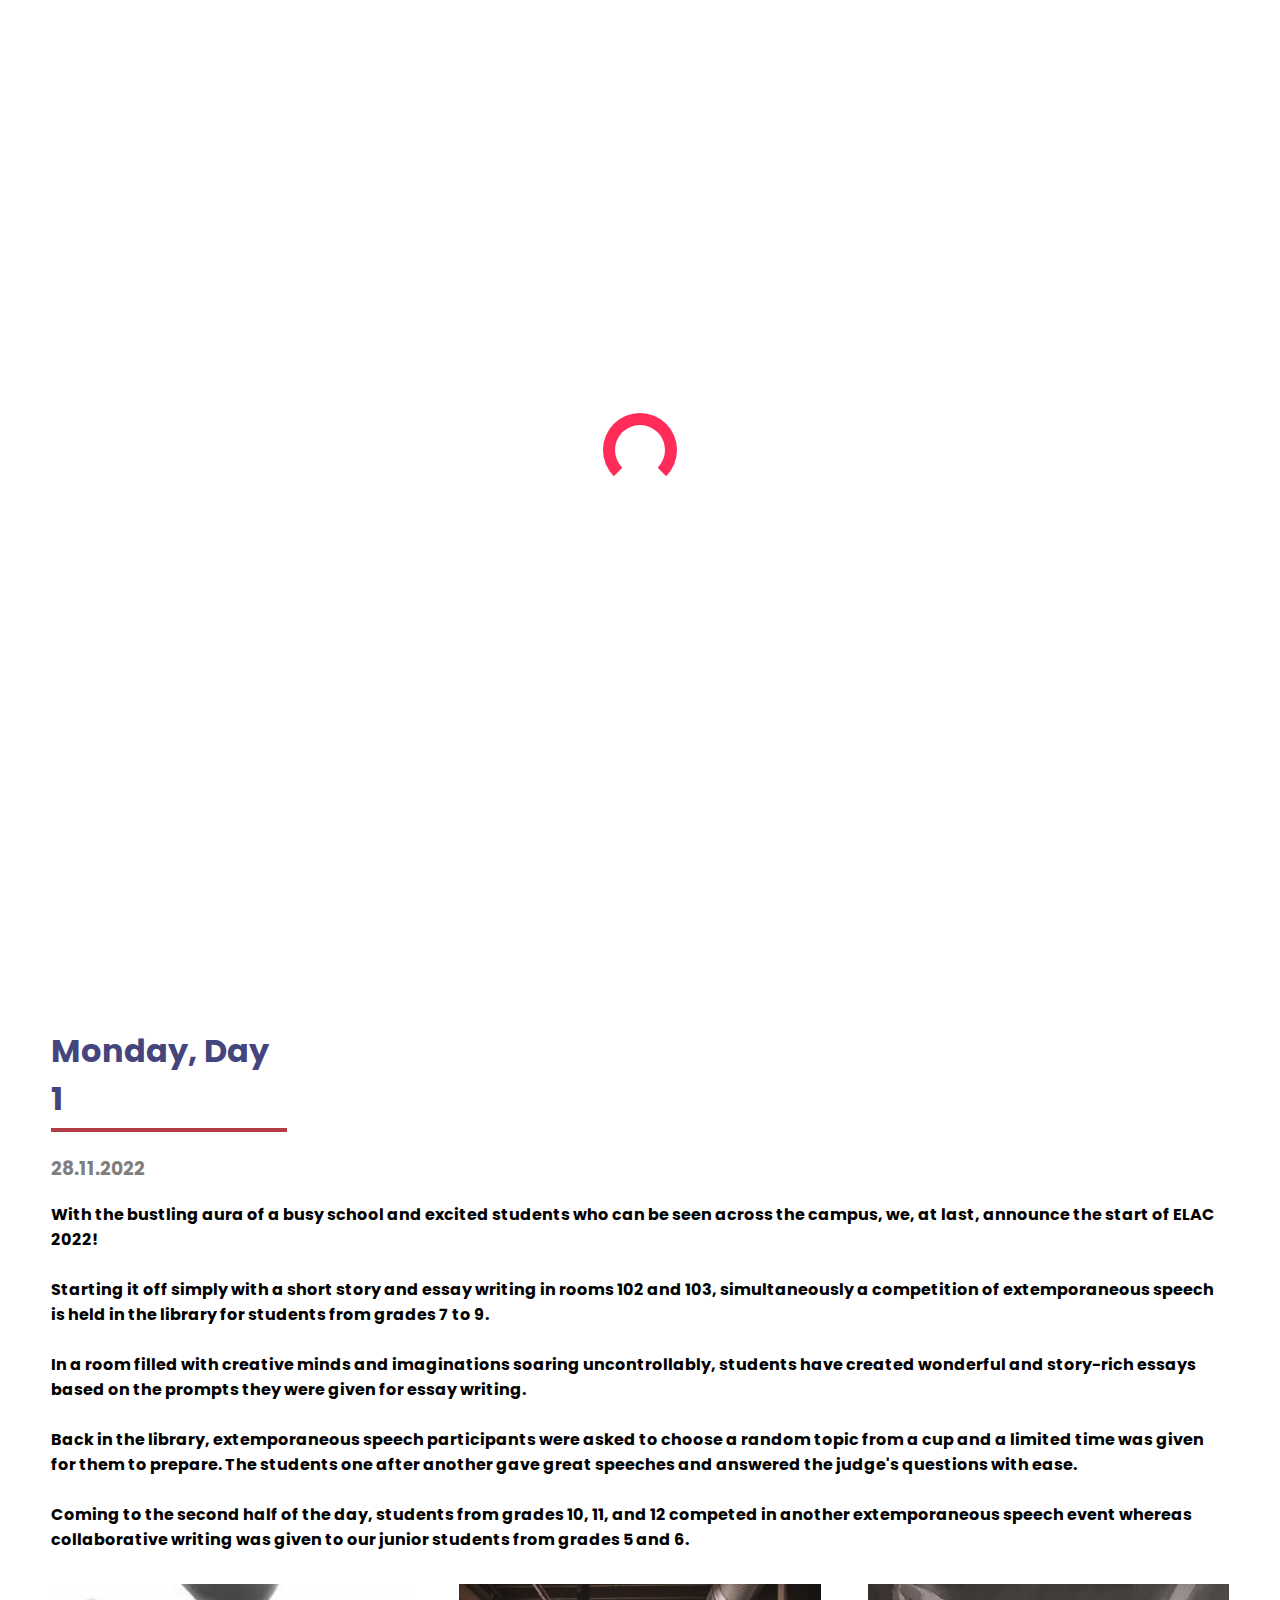
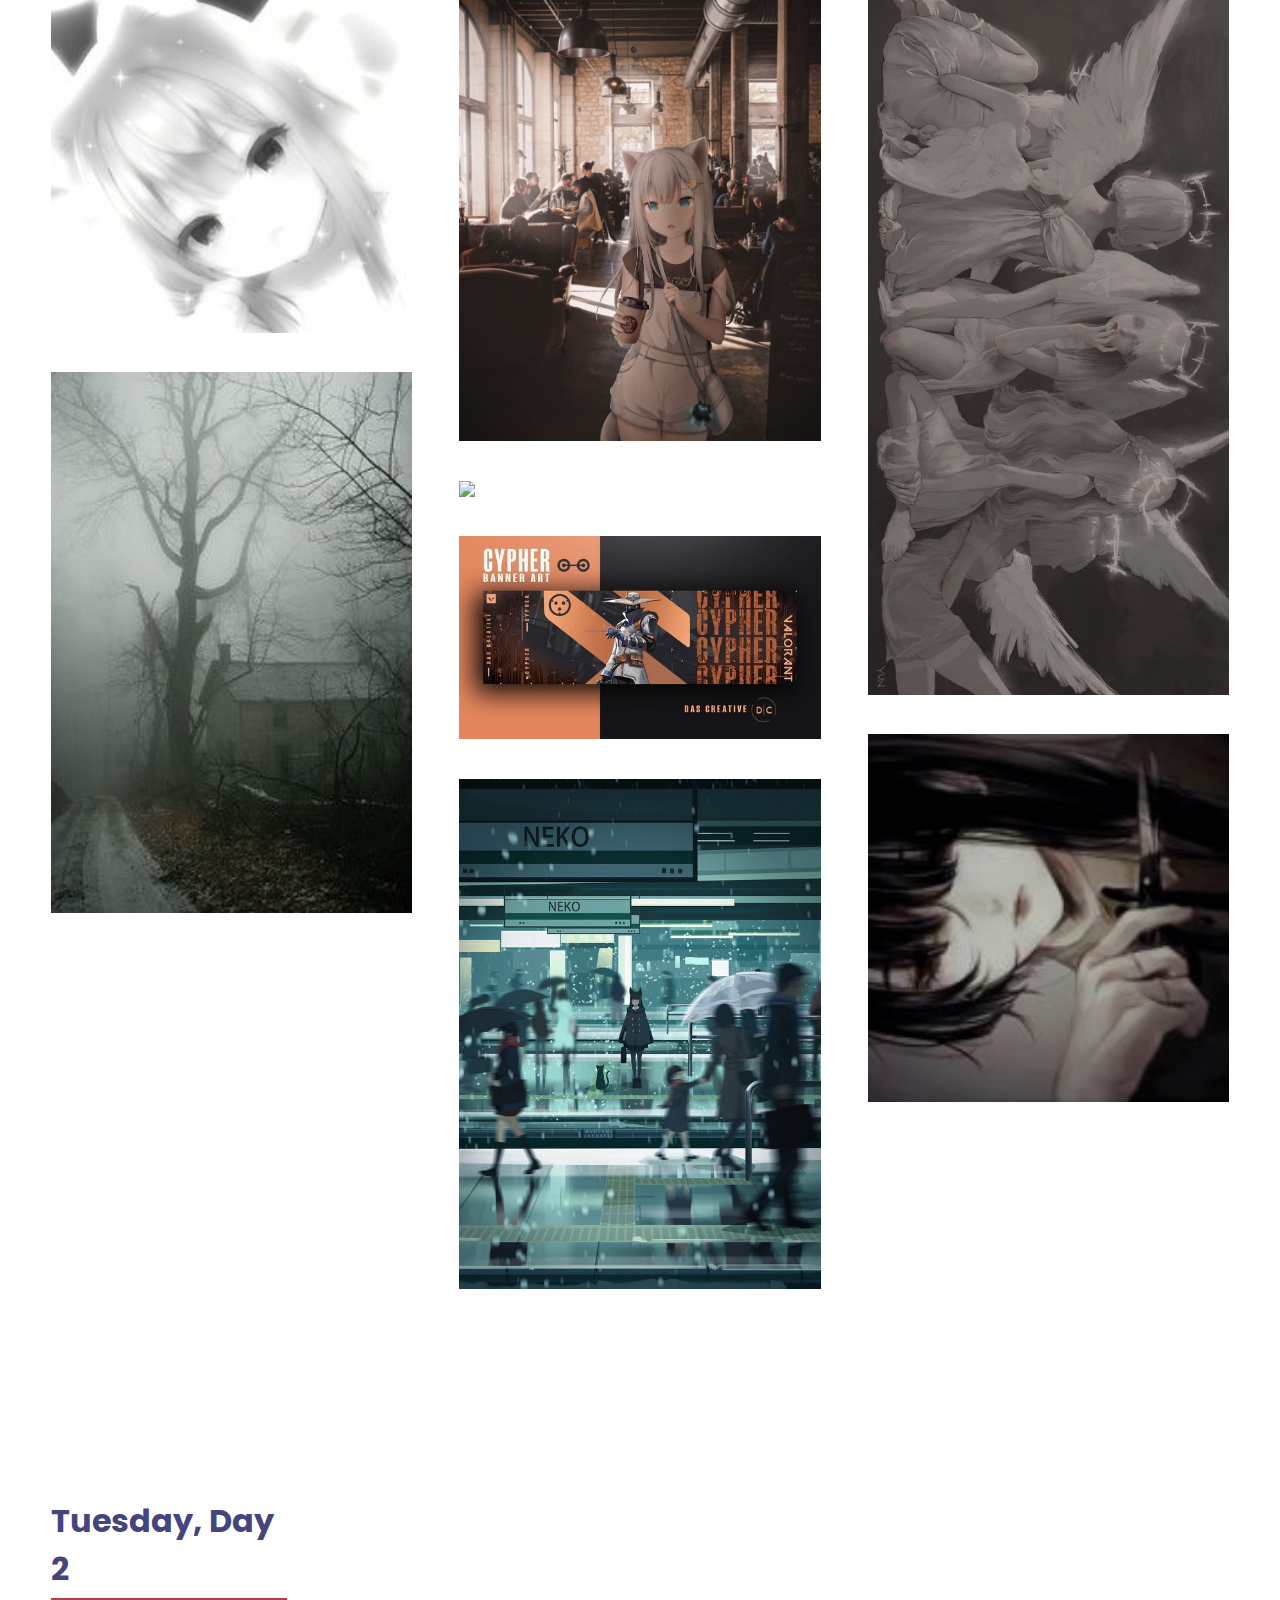
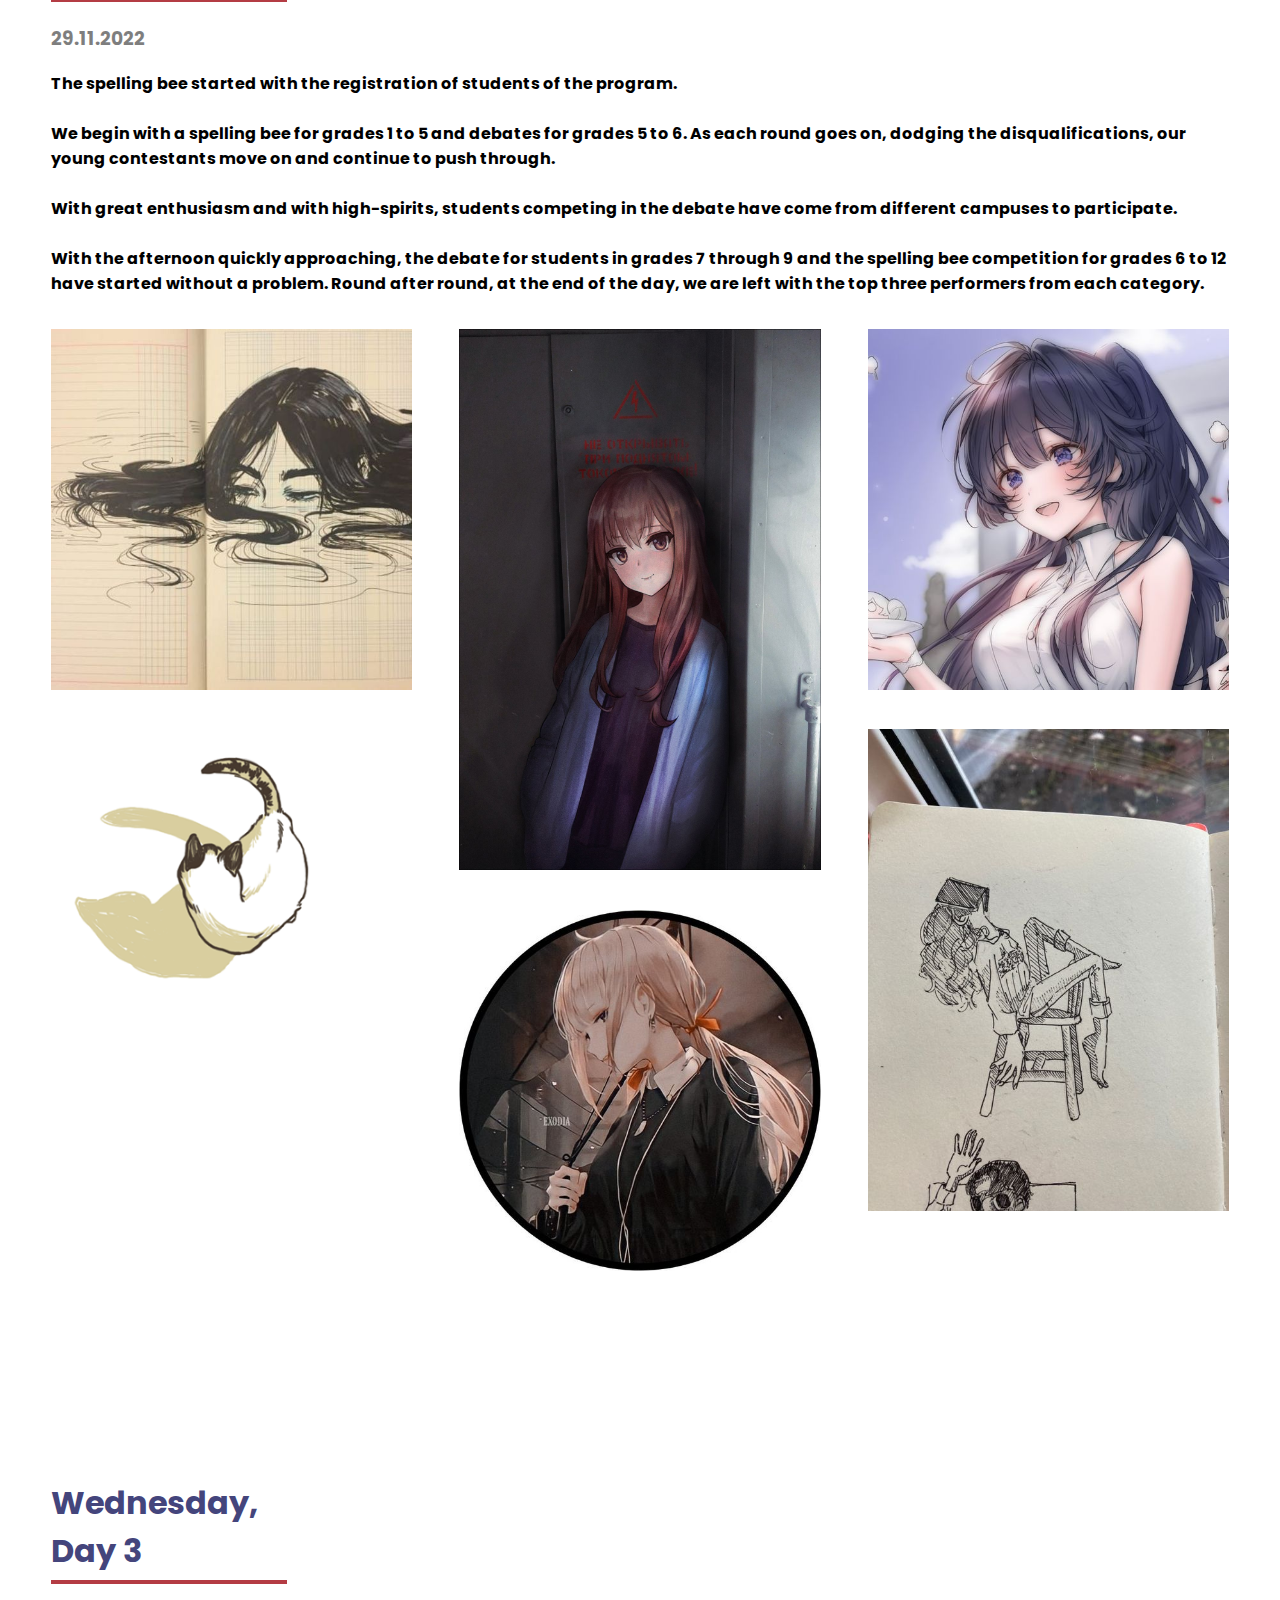
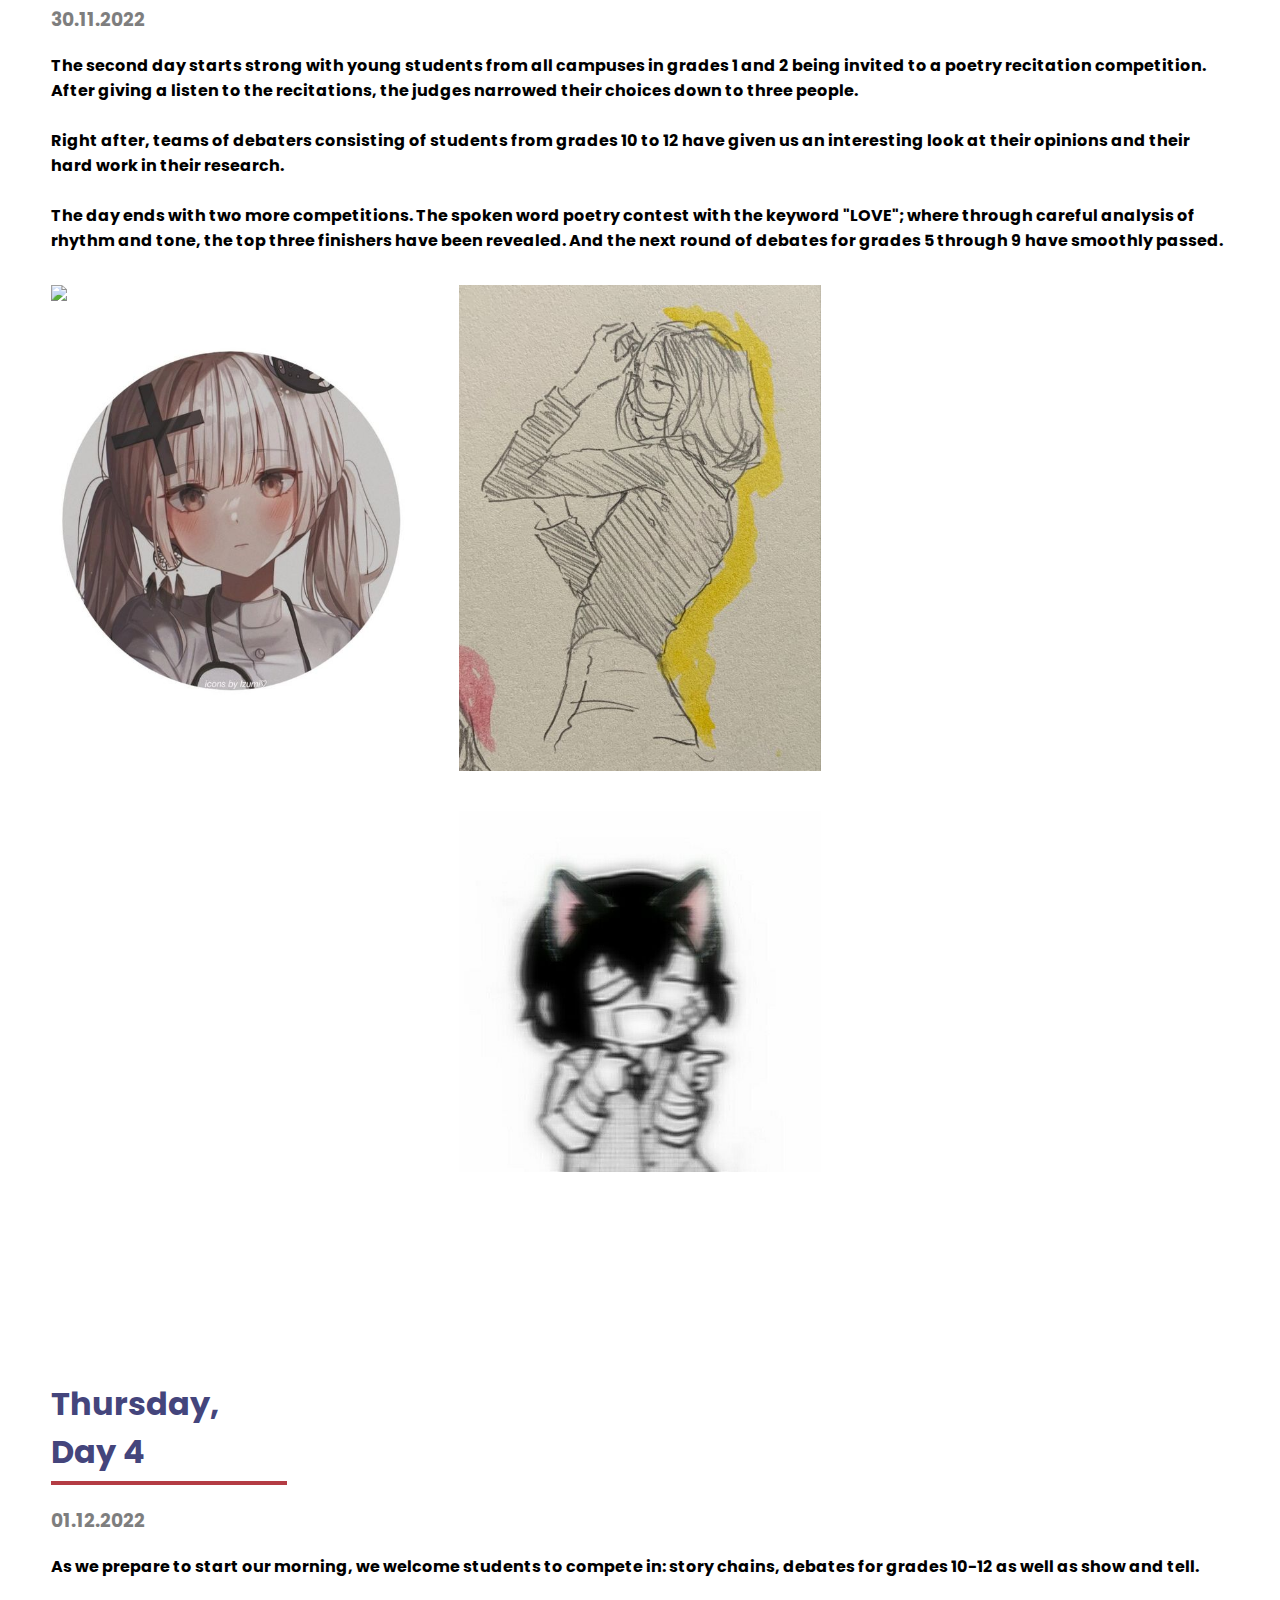
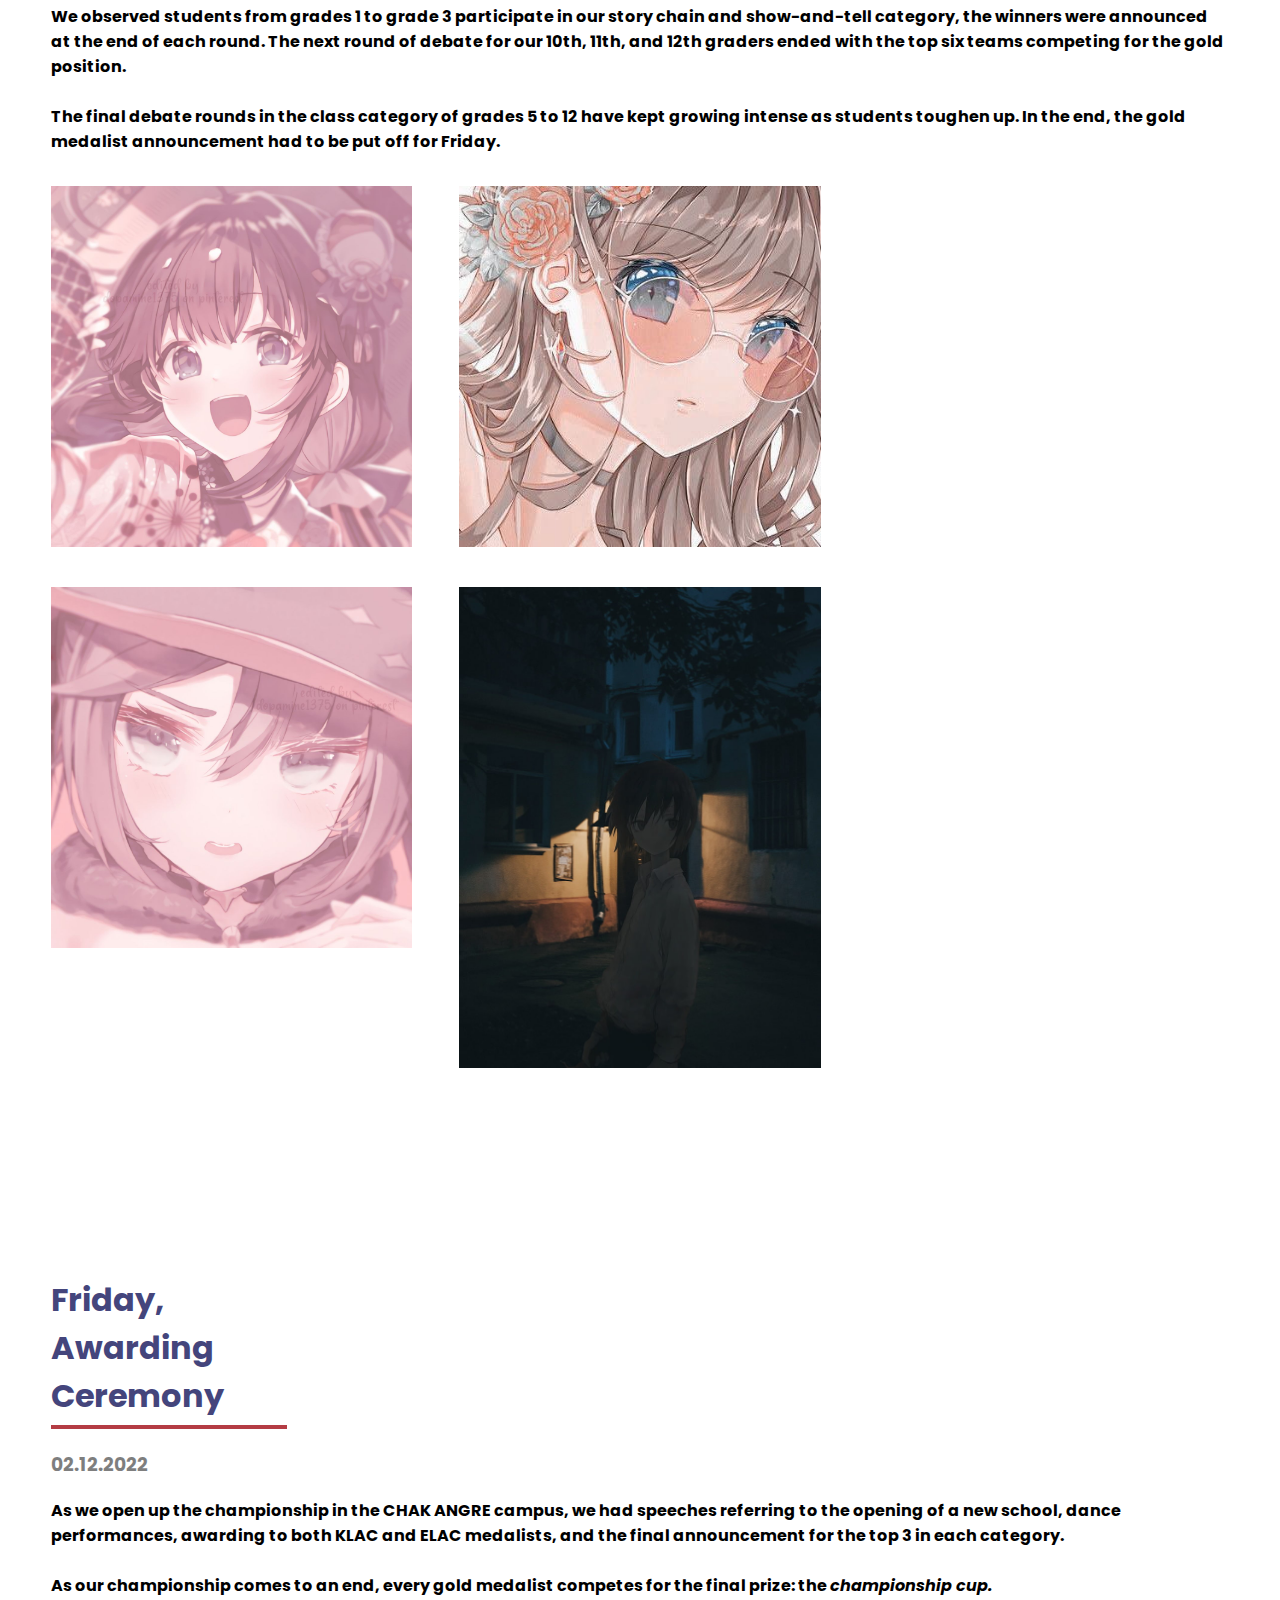
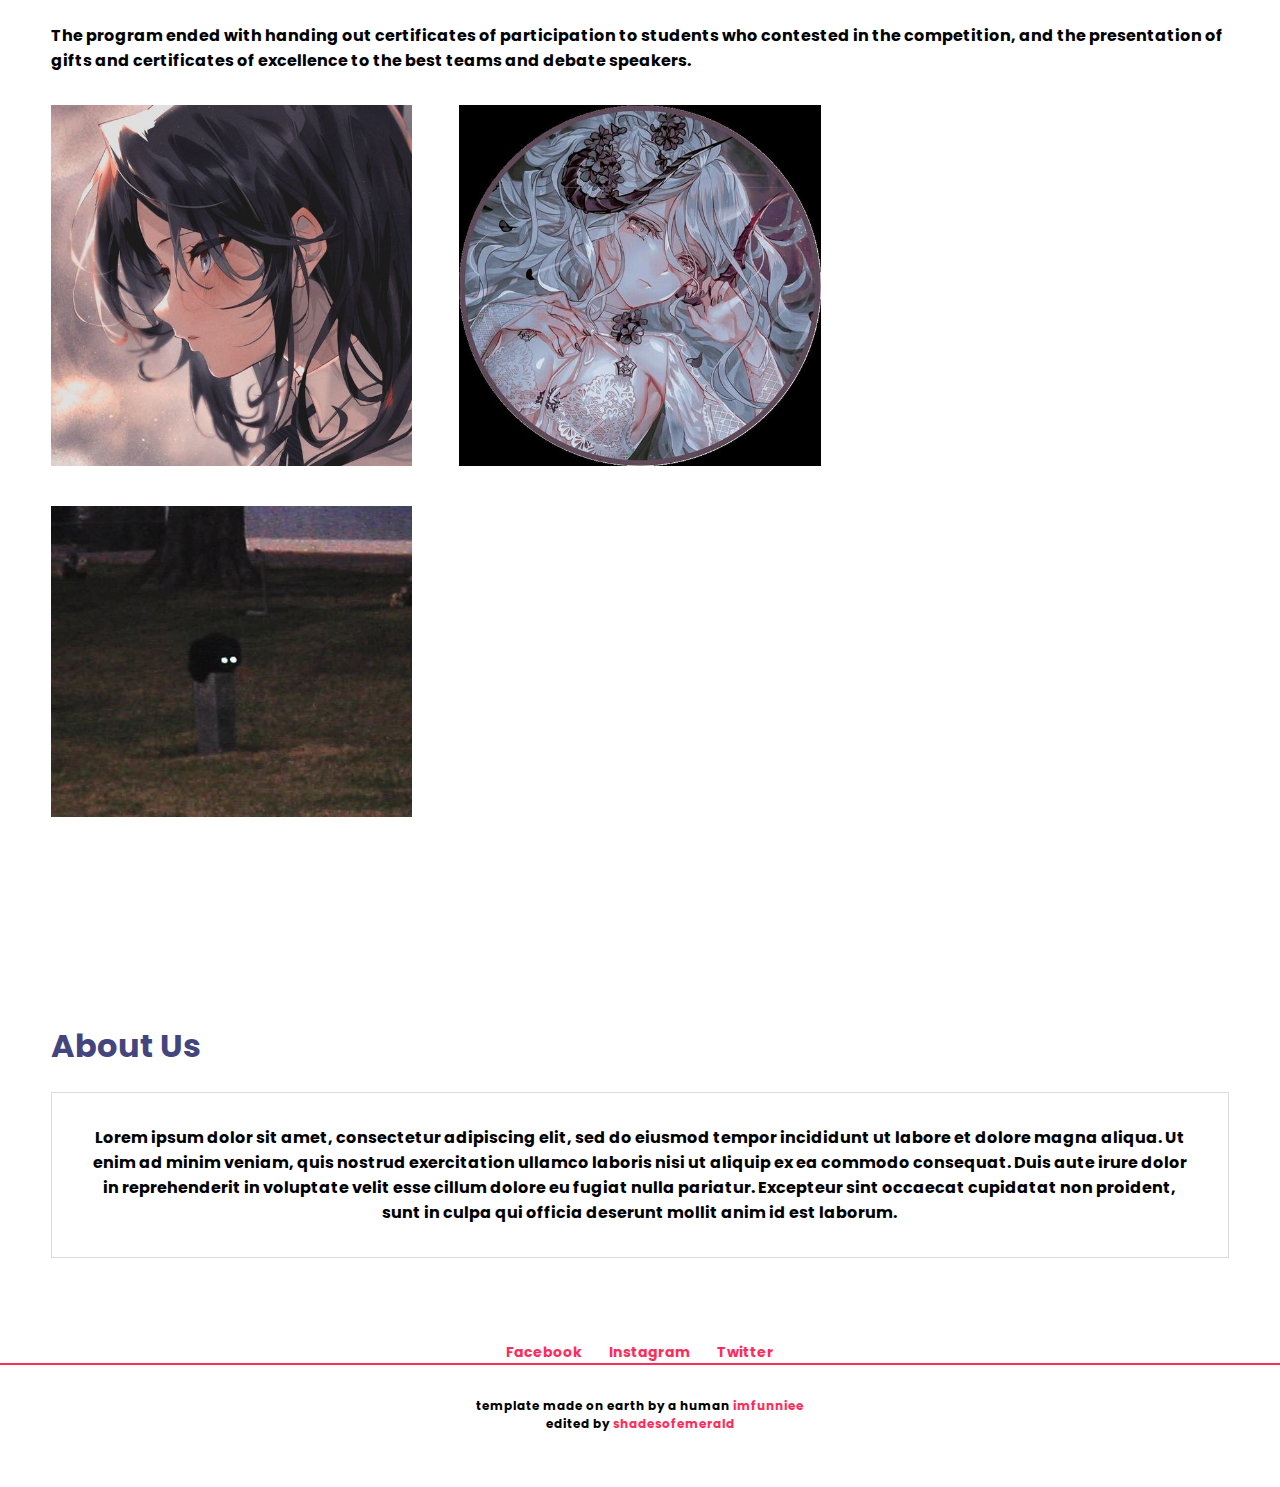
==== index.html @ 8239fe8e "npc | elac 2022" ====
<!DOCTYPE html>
<html lang="en">
<head>
    <meta charset="UTF-8">
    <meta name="viewport" content="width=device-width, initial-scale=1.0">
    <meta http-equiv="X-UA-Compatible" content="ie=edge">
    <title>npc | ELAC 2022</title>
    <link rel="stylesheet" href="https://cdnjs.cloudflare.com/ajax/libs/animate.css/3.7.0/animate.min.css">
    <script src="https://code.jquery.com/jquery-3.3.1.min.js" integrity="sha256-FgpCb/KJQlLNfOu91ta32o/NMZxltwRo8QtmkMRdAu8=" crossorigin="anonymous"></script>
    <link rel="stylesheet" href="https://use.fontawesome.com/releases/v5.7.1/css/all.css" integrity="sha384-fnmOCqbTlWIlj8LyTjo7mOUStjsKC4pOpQbqyi7RrhN7udi9RwhKkMHpvLbHG9Sr" crossorigin="anonymous">
    <link rel="stylesheet" href="index.css">
</head>
<body>
    <div id="loading">
        <div id="spinner"></div>
    </div>
    <div id="magnify">
        <h1 onclick="closemagnify()"><i class="fas fa-times"></i></h1>
        <div id="img_here"></div>
    </div>
    <header id="header" class="animated slideInDown" style="animation-delay:1.8s;">
        <table>
            <tr>
                <td id="logo">npc<span id="logoVar">western</span></td>
                <td id="navigation">
					<a href="#day1">Day 1</a>
					<a href="#day2">Day 2</a>
                    <a href="#day3">Day 3</a>
					<a href="#day4">Day 4</a>
					<a href="#day5">Day 5</a>
                    <a href="#bio">About</a>
                </td>
            </tr>
        </table>
    </header>
    <table id="top_part">
        <tr>
            <td id="about" class="animated slideInLeft" style="animation-delay:2s;">
                <h1>Western International School<br><span id="aboutVar">ELAC 2022</span></h1>
                <a href="#bio" style="text-decoration:none;"><button class="btn_one">About Us</button></a>
				<br>
            </td>
            <td id="rightImage" class="animated jackInTheBox" style="animation-delay:2.2s;"></td>
        </tr>
    </table>

<!Day 1>
<div id="day1">
	<div id="work">
	<br><br>
        <h1>Monday, Day 1</h1>
		<h3>28.11.2022</h3>
		<p>
With the bustling aura of a busy school and excited students who can be seen across the campus, we, at last, announce the start of ELAC 2022!
<br><br>
Starting it off simply with a short story and essay writing in rooms 102 and 103, simultaneously a competition of extemporaneous speech is held in the library for students from grades 7 to 9.
<br><br>
In a room filled with creative minds and imaginations soaring uncontrollably, students have created wonderful and story-rich essays based on the prompts they were given for essay writing.
<br><br>
Back in the library, extemporaneous speech participants were asked to choose a random topic from a cup and a limited time was given for them to prepare. The students one after another gave great speeches and answered the judge's questions with ease.
<br><br>
Coming to the second half of the day, students from grades 10, 11, and 12 competed in another extemporaneous speech event whereas collaborative writing was given to our junior students from grades 5 and 6. 
		</p>
        <div id="photos">
            <img onclick="magnify($(this).attr('src'))" src="img/1/01.jpg">
            <img onclick="magnify($(this).attr('src'))" src="img/1/02.jpg">
            <img onclick="magnify($(this).attr('src'))" src="img/1/03.jpg">
            <img onclick="magnify($(this).attr('src'))" src="img/1/04.jpg">
            <img onclick="magnify($(this).attr('src'))" src="img/1/05.jpg">
            <img onclick="magnify($(this).attr('src'))" src="img/1/06.jpg">
            <img onclick="magnify($(this).attr('src'))" src="img/1/07.jpg">
            <img onclick="magnify($(this).attr('src'))" src="img/1/08.jpg">
        </div>
    </div>
</div>

<!Day 2>
<div id="day2"><br><br>
    <div id="work">
        <h1>Tuesday, Day 2</h1>
		<h3>29.11.2022</h3>
		<p>
The spelling bee started with the registration of students of the program.
<br><br>
We begin with a spelling bee for grades 1 to 5 and debates for grades 5 to 6.
As each round goes on, dodging the disqualifications, our young contestants move on and continue to push through.
<br><br>
With great enthusiasm and with high-spirits, students competing in the debate have come from different campuses to participate.
<br><br>
With the afternoon quickly approaching, the debate for students in grades 7 through 9 and the spelling bee competition for grades 6 to 12 have started without a problem. Round after round, at the end of the day, we are left with the top three performers from each category.
		</p>
        <div id="photos">
            <img onclick="magnify($(this).attr('src'))" src="img/2/01.jpg">
            <img onclick="magnify($(this).attr('src'))" src="img/2/02.gif">
            <img onclick="magnify($(this).attr('src'))" src="img/2/03.jpg">
            <img onclick="magnify($(this).attr('src'))" src="img/2/04.jpg">
            <img onclick="magnify($(this).attr('src'))" src="img/2/05.jpg">
            <img onclick="magnify($(this).attr('src'))" src="img/2/06.jpg">
        </div>
    </div>
</div>
	
	
	
	
	<!Day 3>
<div id="day3"><br><br>
	<div id="work">
        <h1>Wednesday, Day 3</h1>
		<h3>30.11.2022</h3>
		<p>
The second day starts strong with young students from all campuses in grades 1 and 2 being invited to a poetry recitation competition. After giving a listen to the recitations, the judges narrowed their choices down to three people.
<br><br>
Right after, teams of debaters consisting of students from grades 10 to 12 have given us an interesting look at their opinions and their hard work in their research.
<br><br>
The day ends with two more competitions. The spoken word poetry contest with the keyword "LOVE"; where through careful analysis of rhythm and tone, the top three finishers have been revealed. And the next round of debates for grades 5 through 9 have smoothly passed.
		</p>
        <div id="photos">
            <img onclick="magnify($(this).attr('src'))" src="https://images.unsplash.com/photo-1547922657-b370d1687eb1?ixlib=rb-1.2.1&auto=format&fit=crop&w=700&q=80">
            <img onclick="magnify($(this).attr('src'))" src="img/3/01.jpg">
            <img onclick="magnify($(this).attr('src'))" src="img/3/02.jpg">
            <img onclick="magnify($(this).attr('src'))" src="img/3/03.jpg">
        </div>
    </div>
</div>
	
	
	
	
	<!Day 4>
<div id="day4"><br><br>
	<div id="work">
        <h1>Thursday, Day 4</h1>
		<h3>01.12.2022</h3>
		<p>
As we prepare to start our morning, we welcome students to compete in: story chains, debates for grades 10-12 as well as show and tell.
<br><br>
We observed students from grades 1 to grade 3 participate in our story chain and show-and-tell category, the winners were announced at the end of each round. The next round of debate for our 10th, 11th, and 12th graders ended with the top six teams competing for the gold position.
<br><br>
The final debate rounds in the class category of grades 5 to 12 have kept growing intense as students toughen up. In the end, the gold medalist announcement had to be put off for Friday.
		</p>
        <div id="photos">
            <img onclick="magnify($(this).attr('src'))" src="img/4/01.jpg">
            <img onclick="magnify($(this).attr('src'))" src="img/4/02.jpg">
            <img onclick="magnify($(this).attr('src'))" src="img/4/03.jpg">
            <img onclick="magnify($(this).attr('src'))" src="img/4/04.jpg">
        </div>
    </div>
</div>
	
	
	
	
	<!Day 5>
<div id="day5"><br><br>
	<div id="work">
        <h1>Friday, <br>Awarding Ceremony</h1>
		<h3>02.12.2022</h3>
		<p>
As we open up the championship in the CHAK ANGRE campus, we had speeches referring to the opening of a new school, dance performances, awarding to both KLAC and ELAC medalists, and the final announcement for the top 3 in each category.
<br><br>
As our championship comes to an end, every gold medalist competes for the final prize: the <em>championship cup.</em>
<br><br>
The program ended with handing out certificates of participation to students who contested in the competition, and the presentation of gifts and certificates of excellence to the best teams and debate speakers.
		</p>
        <div id="photos">
            <img onclick="magnify($(this).attr('src'))" src="img/5/01.jpg">
            <img onclick="magnify($(this).attr('src'))" src="img/5/02.jpg">
            <img onclick="magnify($(this).attr('src'))" src="img/5/03.jpg">
        </div>
    </div>
</div>
	
	
	
	
	
    <div id="bio">
        <h1>About Us</h1>
        <p>
            Lorem ipsum dolor sit amet, consectetur adipiscing elit, sed do eiusmod tempor incididunt ut labore et dolore magna aliqua. Ut enim ad minim veniam, quis nostrud exercitation ullamco laboris nisi ut aliquip ex ea commodo consequat. Duis aute irure dolor in reprehenderit in voluptate velit esse cillum dolore eu fugiat nulla pariatur. Excepteur sint occaecat cupidatat non proident, sunt in culpa qui officia deserunt mollit anim id est laborum.
        </p>
    </div>
	
    <div id="footer">
	<div><h3><a target="_blank" rel="noopener noreferrer">Facebook</a>&nbsp;&nbsp;&nbsp;&nbsp;&nbsp;&nbsp;&nbsp;&nbsp;&nbsp;<a href="https://www.instagram.com/wis.newspc/" target="_blank" rel="noopener noreferrer">Instagram</a>&nbsp;&nbsp;&nbsp;&nbsp;&nbsp;&nbsp;&nbsp;&nbsp;&nbsp;<a target="_blank" rel="noopener noreferrer">Twitter</a></h3><br></div>
        template made on earth by a human <a href="https://imfunniee.github.io">imfunniee</a>
		<br> edited by <a href="https://shadesofemerald.github.io">shadesofemerald</a>
    </div>
    <script src="index.js" type="text/javascript"></script>
</body>
</html>
---- index.css ----
@import url('https://fonts.googleapis.com/css?family=Poppins');

body {
    font-family: 'Poppins', sans-serif;
    padding:0px;
    margin:0px;
    max-width:100vw;
    overflow-x:hidden;
    scroll-behavior: smooth;
}
#loading {
    width: 100vw;
    height: 100vh;
    position: fixed;
    background: white;
    z-index: 999;
    display: flex;
    justify-content: center;
    flex-direction: column;
    align-items: center;
}
#spinner {
    animation: rotate 0.56s infinite linear;
    width:50px;
    height:50px;
    border:12px solid rgb(255, 44, 90);
    border-bottom:12px solid #fff;
    border-radius:50%;
    margin:0;
}
@keyframes rotate {
    0% {transform: rotate(0deg);}
    100% {transform: rotate(360deg);}
}
header {
    width:92vw;
    padding:6vh 4vw;
    position:fixed;
    font-weight:bold;
    background:transparent;
    color:#fff;
    transition:0.4s ease-in-out;
    z-index:2;
}
header table {
    width:100%;
}

h1{
	color:rgb(68,69,124);
}
#logo {
    width:20%;
}
#navigation {
    width:80%;
	padding-left:26em;
}
#magnify {
    width:100vw;
    height:100vh;
    background:rgba(0, 0, 0, 0.92);
    position:fixed;
    z-index:4;
    display:none;
    flex-direction: column;
    justify-content:center;
}
#magnify h1 {
    position:absolute;
    top:0;
    right:0;
    margin:20px 40px;
    color:#fff;
    transition:0.4s ease-in-out;
}
#magnify h1:hover{
    color:rgb(255, 44, 90);
    cursor:pointer;
}
#img_here {
    width:90%;
    height:90%;
    background-size:contain !important;
    background-repeat:no-repeat !important;
    margin:0px auto;
}
#logo {
    font-size:24px;
    color:rgb(180,60,68);
}
#logoVar {
    font-size:24px;
    color:rgb(68,69,124);
}
#navigation {
    text-align:right;
}
#navigation a {
    color:inherit;
    text-decoration:none;
    padding:5px 10px;
    border-bottom:2px solid transparent;
    margin-left:4vw;
    transition:0.4s ease-in-out;
	position:relative;
	left:-1em;
}
#navigation a:hover{
    border-bottom:2px solid #fff;
}
#top_part {
    width:100%;
    border:2vh solid #fff;
}
#top_part h1 {
    padding:3em 0px;
}
#top_part tr td{
    width:50%;
}
#about {
    width:84% !important;
    height:95vh;
    display:flex;
    flex-direction:column;
    justify-content:center;
    text-align:left;
    padding:0px 8%;
}
#about h1 {
    font-size:45px;
    word-wrap:break-word;
	color:rgb(68,69,124);
}
#aboutVar {
	color:rgb(4,172,84)
}
#about table {
    width:70%;
    margin-top:4vh;
}
#about table tr td {
    width:20% !important;
    text-align:left;
}
/*
.social {
    color:rgb(68,69,124);
    font-size:23px;
    padding:12px 17px;
    border-radius:50%;
    background:transparent;
    transition:0.4s ease-in-out;
    font-weight:bold;
    margin:0px 8px;
}
.social:hover { 
    cursor: pointer;
    color:#fff;
    background:rgb(68,69,124);
    box-shadow:0px 10px 30px rgba(180,60,68, 0.5);
}
*/
.btn_one {
    font-size:18px;
    font-family: 'Poppins', sans-serif;
    color:rgb(180,60,68);
    background:#fff;
    border:3px solid rgb(68,69,124);
    padding:8px 30px;
    width:35%;
    border-radius:80px;
    font-weight:bold;
    margin:2vh 0px;
    transition:0.4s ease-in-out;
}
.btn_one:hover {
    box-shadow:0px 10px 30px rgba(180,60,68, 0.5); /*#ff574b*/
    cursor:pointer;
    color:#fff;
    background:rgb(68,69,124);
}
#rightImage {
    width:100%;
    height:95vh;
    background:linear-gradient(0deg,rgba(212,140,132, 0.8),rgba(212,140,132, 0.2)),url("img/titleImage.jpeg") center center;
    background-size:cover;
    background-repeat:no-repeat;
}
#work {
    width:92vw;
    padding:6vh 4vw;
    font-weight:bold;
}
#work h1 {
    padding:5px 0px;
    border-bottom:4px solid rgb(180,60,68);
    width:20%;
}
#work h3 {
	opacity:0.5;
}    
#photos {
    width:100%;
    columns:3;
    column-gap:4%;
    z-index:1;
    transition:0.4s ease-in-out;
}
#photos img {
    width:100%;
    height:auto;
    margin:4.5% 0px;
    transition:0.4s ease-in-out;
}
#photos img:hover {
    transform: scale(1.1);
    cursor: pointer;
}
#bio {
    width:92vw;
    padding:0vh 4vw;
	margin-top:8em;
    font-weight:bold;
	text-align:center;
}
#bio h1 {
    padding:-0.1em;
    text-align:left;
}
#bio p {
	padding:2em;
	border:1px solid rgba(68,69,124, 0.2);
}
#contact {
    width:92vw;
    padding:6vh 4vw;
}
#contact h1 {
    padding:5px 0px;
    border-bottom:4px solid rgb(255, 44, 90);
    width:10%;
}

#inner_div table{
    width:100%;
}
#inner_div table tr td{
    font-weight:bold;
}
#inner_table tr td{
    padding:10px 20px !important;
}


#footer {
    width:100%;
    padding:6vh 0px;
    text-align:center;
    font-weight:bold;
	font-size:12px;
}
#footer h3 {
    color:rgb(255, 44, 90);
    text-decoration:none;
	border-bottom:2px solid rgb(255, 44, 90);
}
#footer a {
    color:rgb(255, 44, 90);
    text-decoration:none;
}



::placeholder {
    color:#000;
}
button:focus {
    outline:none;
}
::-webkit-scrollbar {
    width:5px;
    height:5px;
}
::-webkit-scrollbar-track {
    background: #f1f1f1; 
}
::-webkit-scrollbar-thumb {
    background: rgb(0, 0, 0); 
}
::-webkit-scrollbar-thumb:hover {
    background: rgba(0, 0, 0,0.8); 
}

@media (max-width: 1000px){
    #photos {
    columns:1;
    column-gap:0%;
    }
    #photos img {
        margin:2% 0px;
    }
    #photos img:hover {
        transform: scale(1);
        cursor: pointer;
    }
    #rightImage {
        display:none;
    }
    #top_part {
        border:0px;
    }
    #top_part tr td{
        width:100%;
        text-align:center;
    }
    #about {
        width:92% !important;
        height:75vh;
        padding-top:20vh !important;
        text-align:center;
        padding:0px 4%;
    }
    #about table {
        width:100%;
        margin-top:6vh;
    }
    #about table tr td {
        text-align:center;
    }
    .btn_one {
    padding:6px 30px;
    width:60%;
    margin:4vh auto;
    box-shadow:0px 10px 20px rgba(180,60,68, 0.5);
    background:rgb(68,69,124);
    color:#fff;
    }
    .btn_one:hover {
        box-shadow:0px 10px 40px rgba(180,60,68, 0.5);
        cursor:pointer;
    }
    #contact table tr td {
        width:100%;
        display:block;
    }
    #inner_table tr td{
        padding:10px 0px !important;
    }
    #contact form input {
        width:90%;
    }
    #contact form textarea {
        width:90%;
    }
    #work h1 {
        width:19%;
    }
    #bio h1 {
        width:25%;
    }
    #contact h1 {
        width:33%;
    }
    header {
        width:96vw;
        background:#ffffff;
        padding:4vh 2vw;
        position:absolute;
    }
    #header table tr td {
        width:100%;
        display:block;
        text-align:center;
        padding:15px 0px;
    }
    #navigation a {
        color:rgb(180,60,68);
		position:relative;
		left:-1em;
    }
}


/*
white
#fbf3e3
rgb(251,243,227)

dark blue
#44457c
rgb(68,69,124)

darker blue
#44457c
rgb(68,69,124)

dark red
#b43c44
rgb(180,60,68)

light red
#d48c84
rgb(212,140,132)
*/
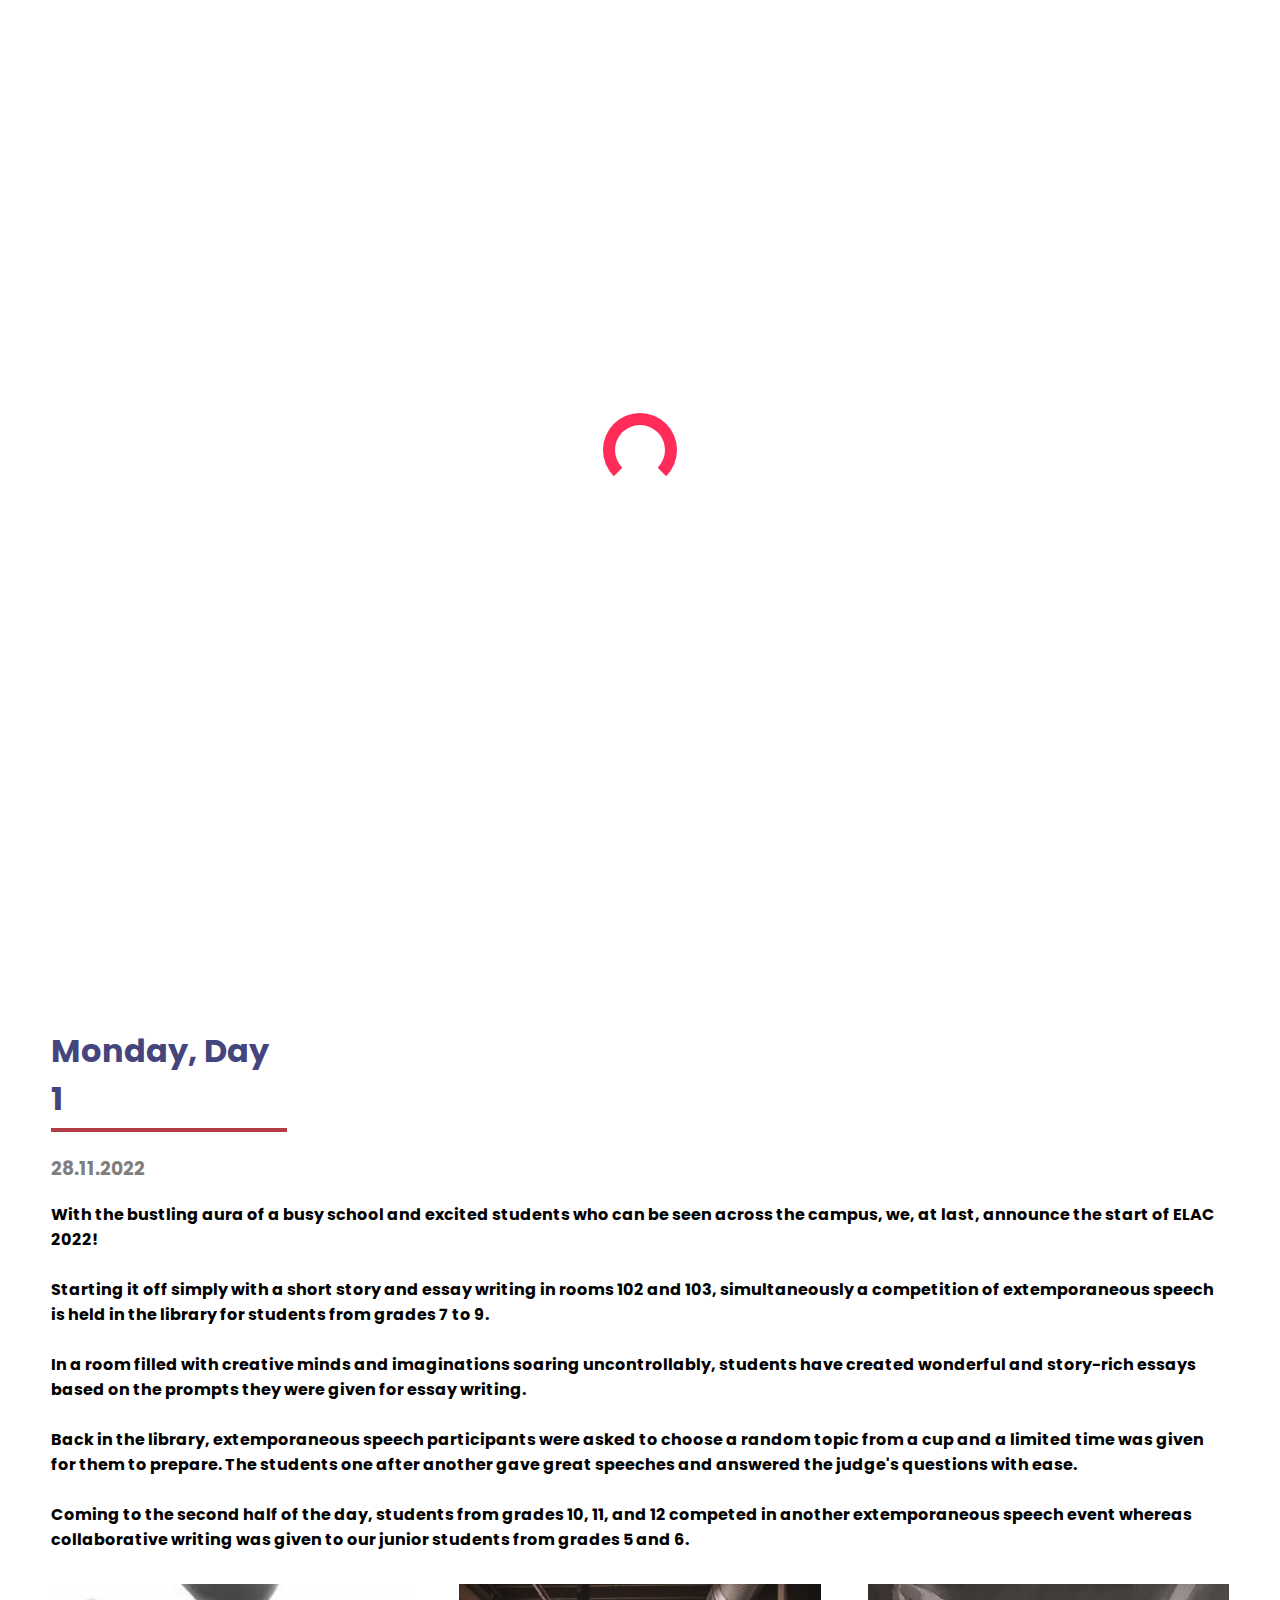
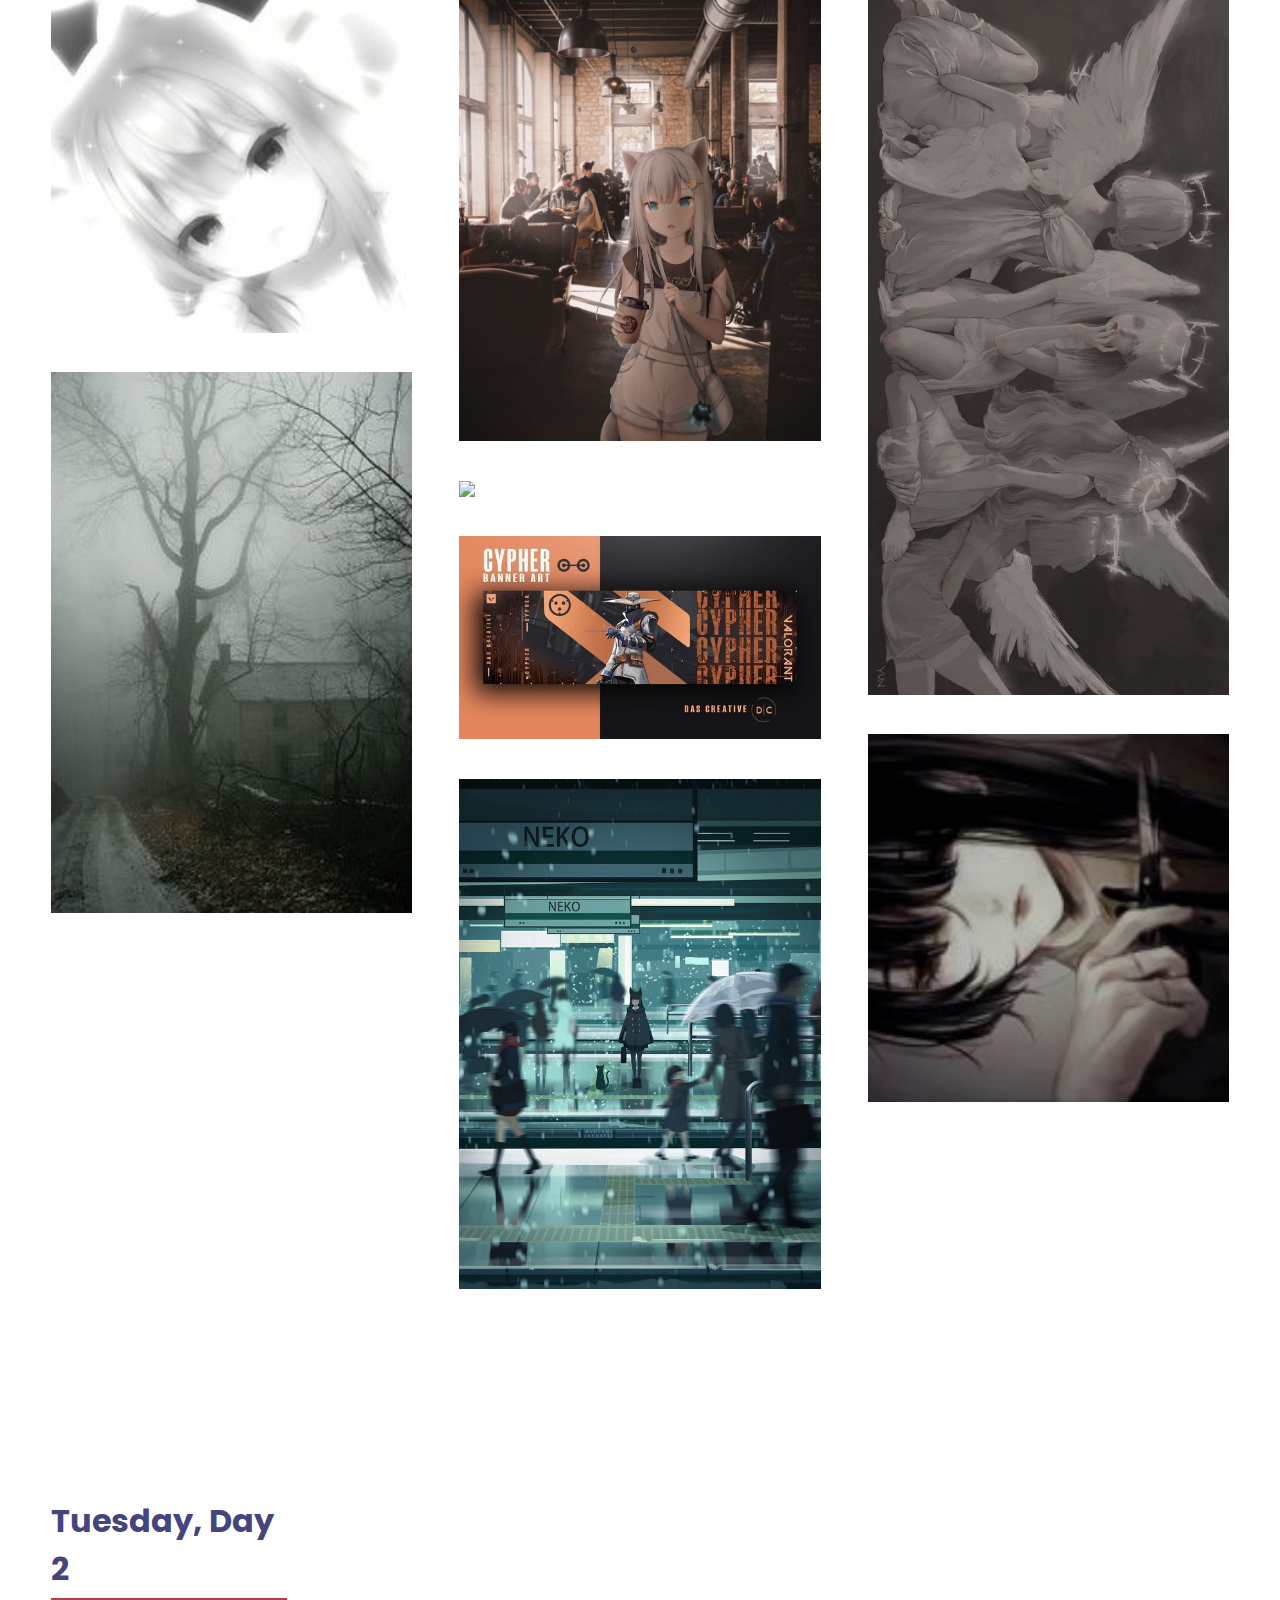
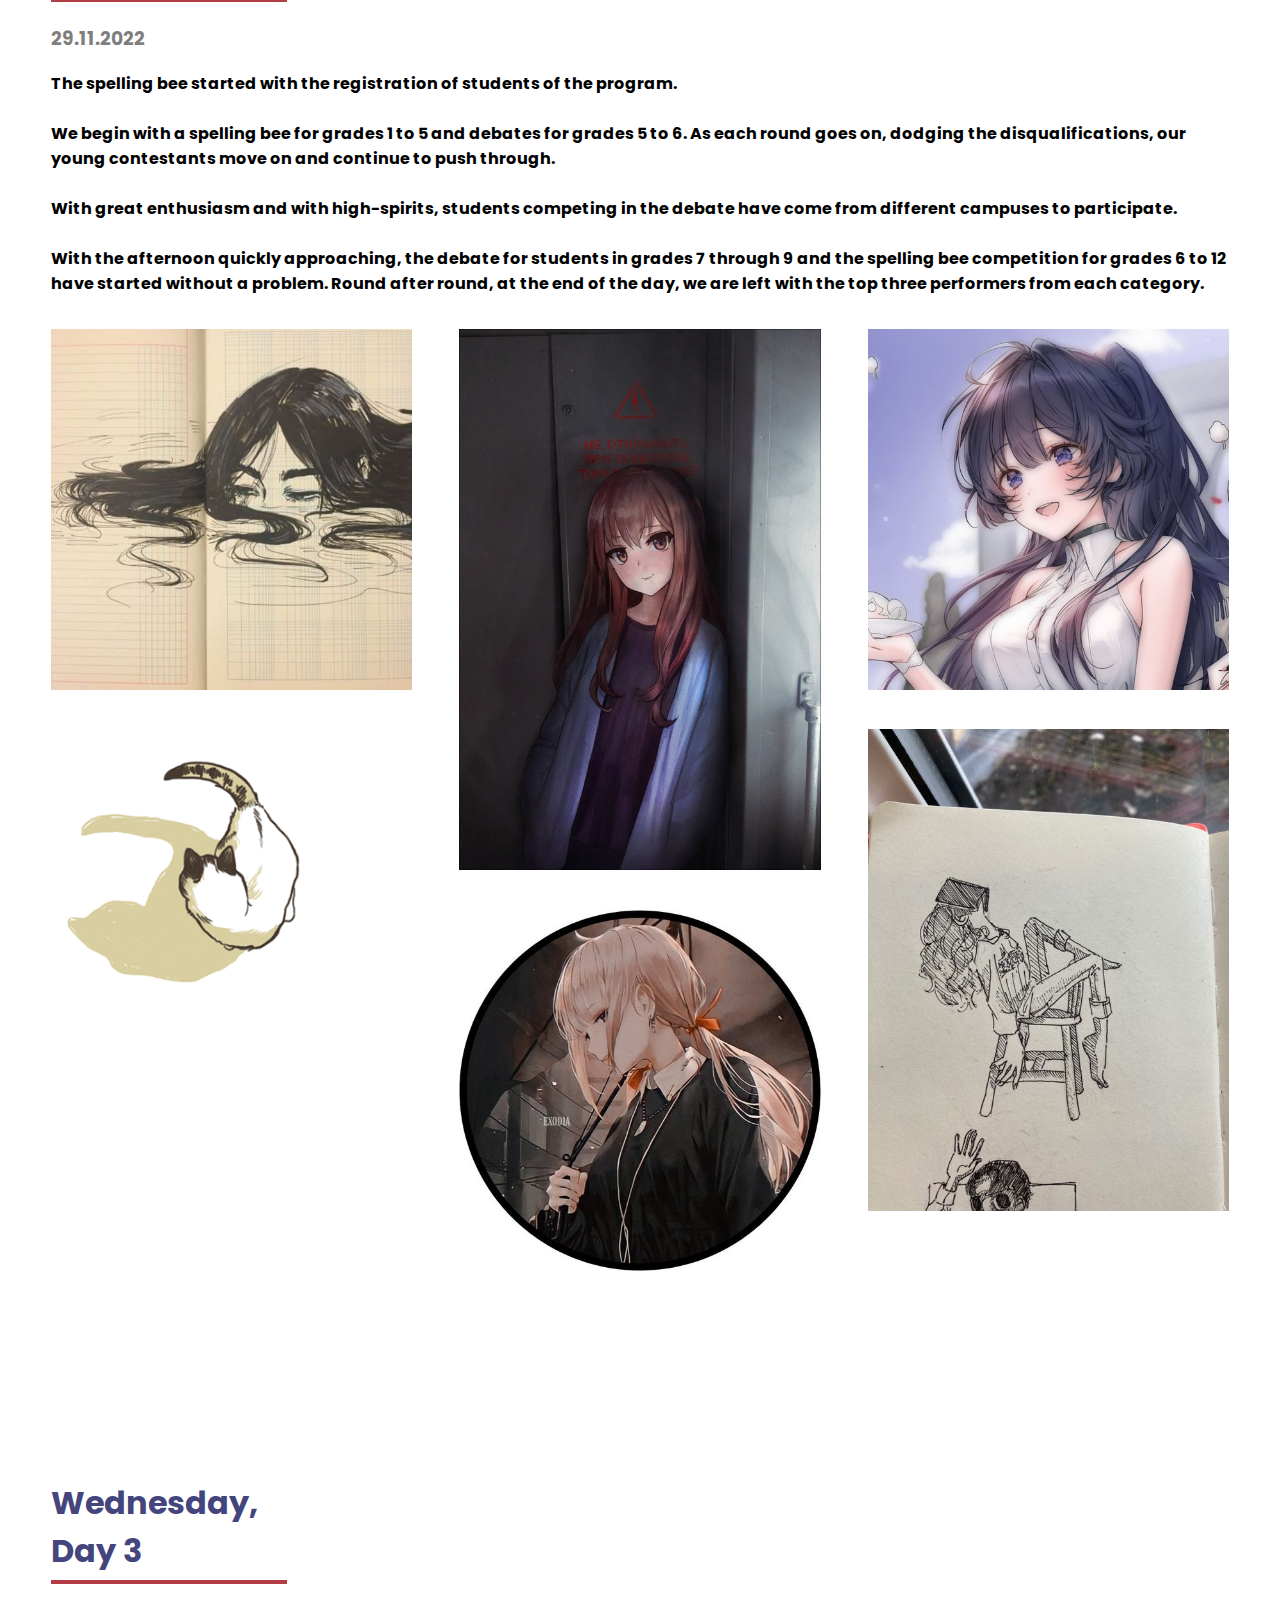
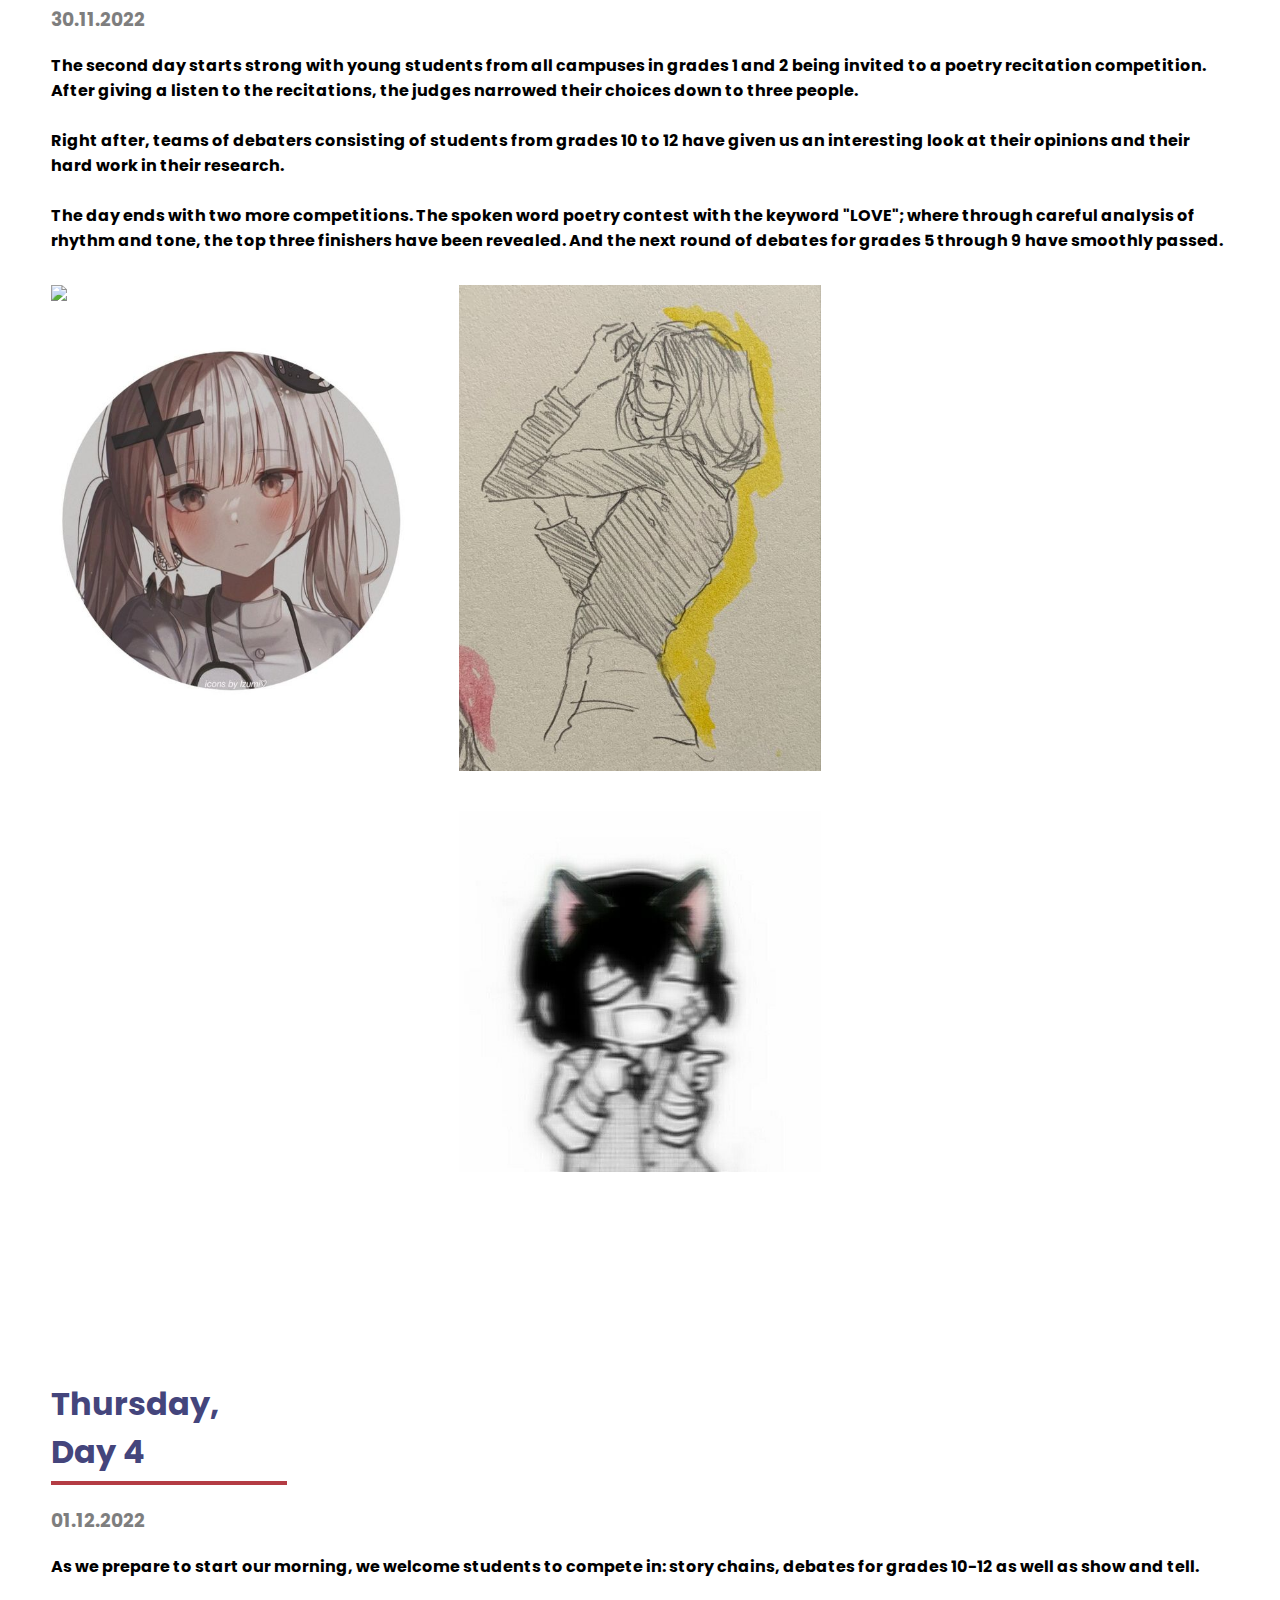
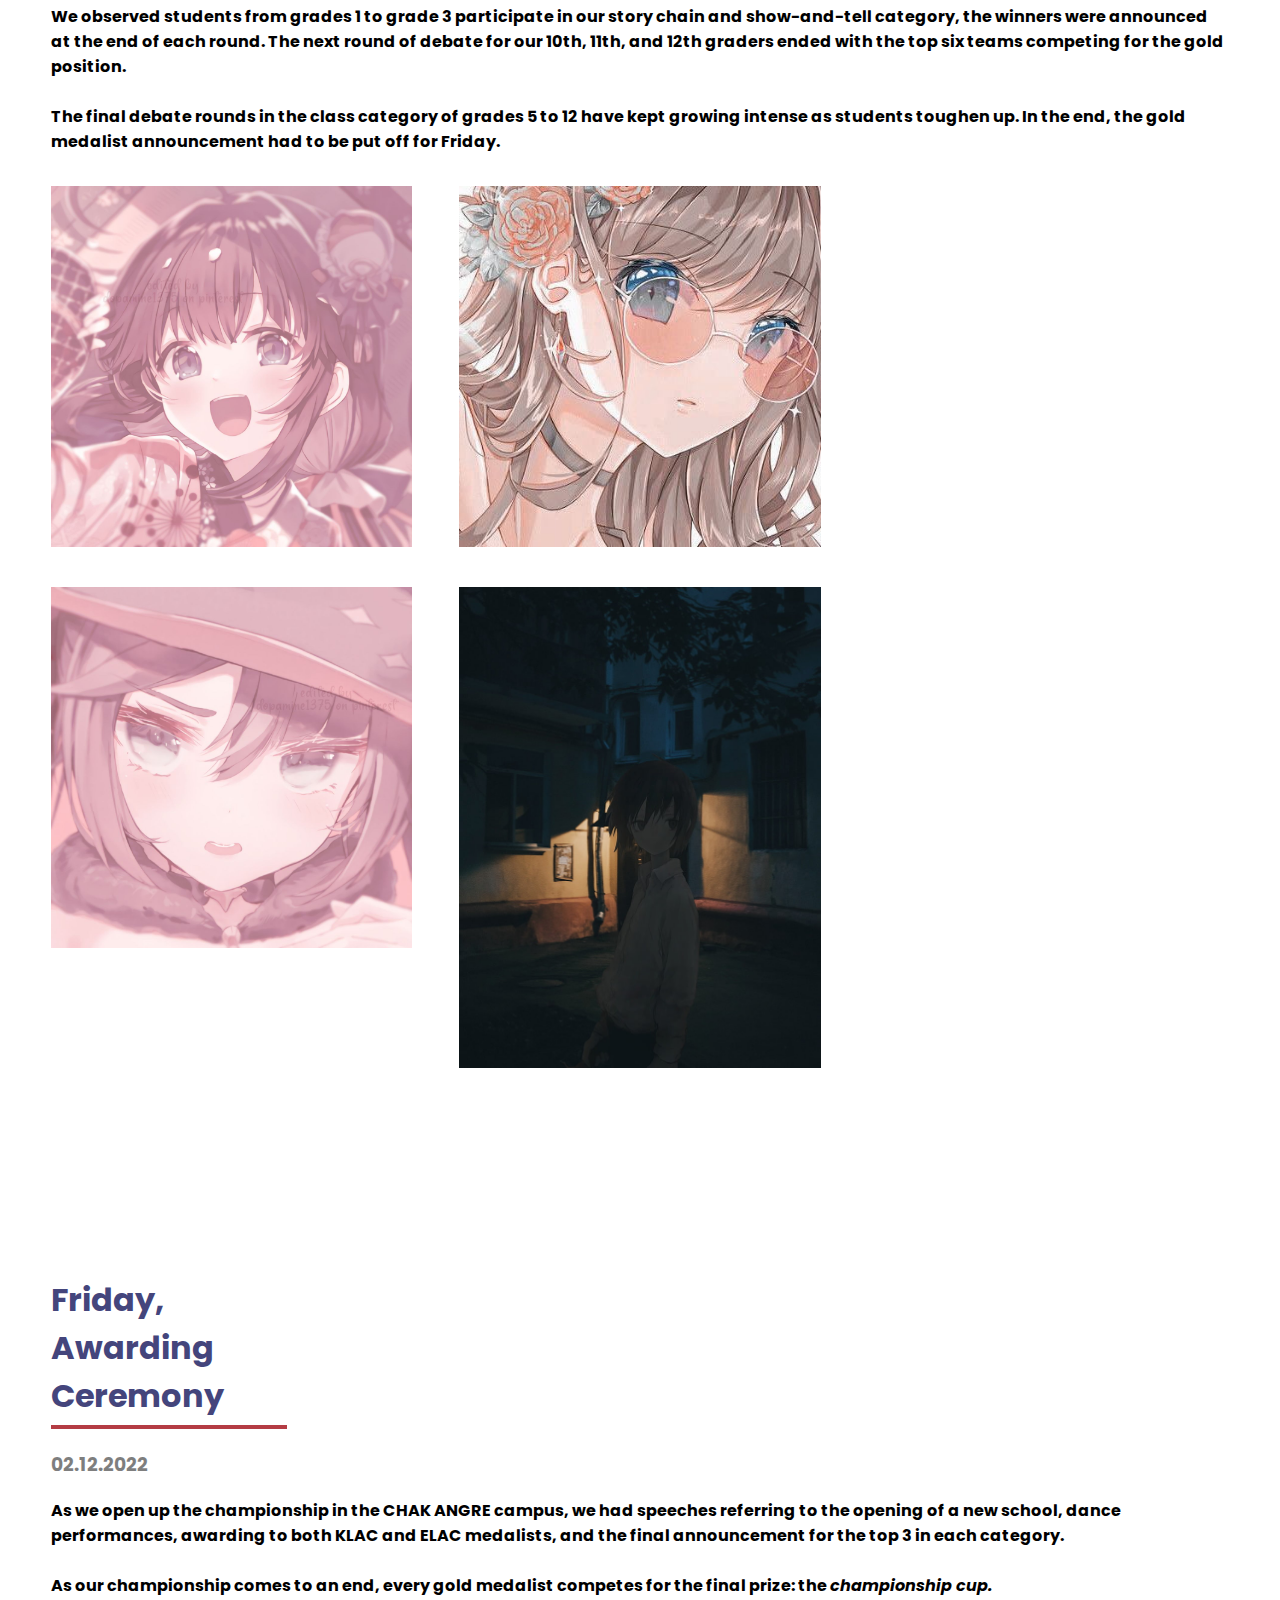
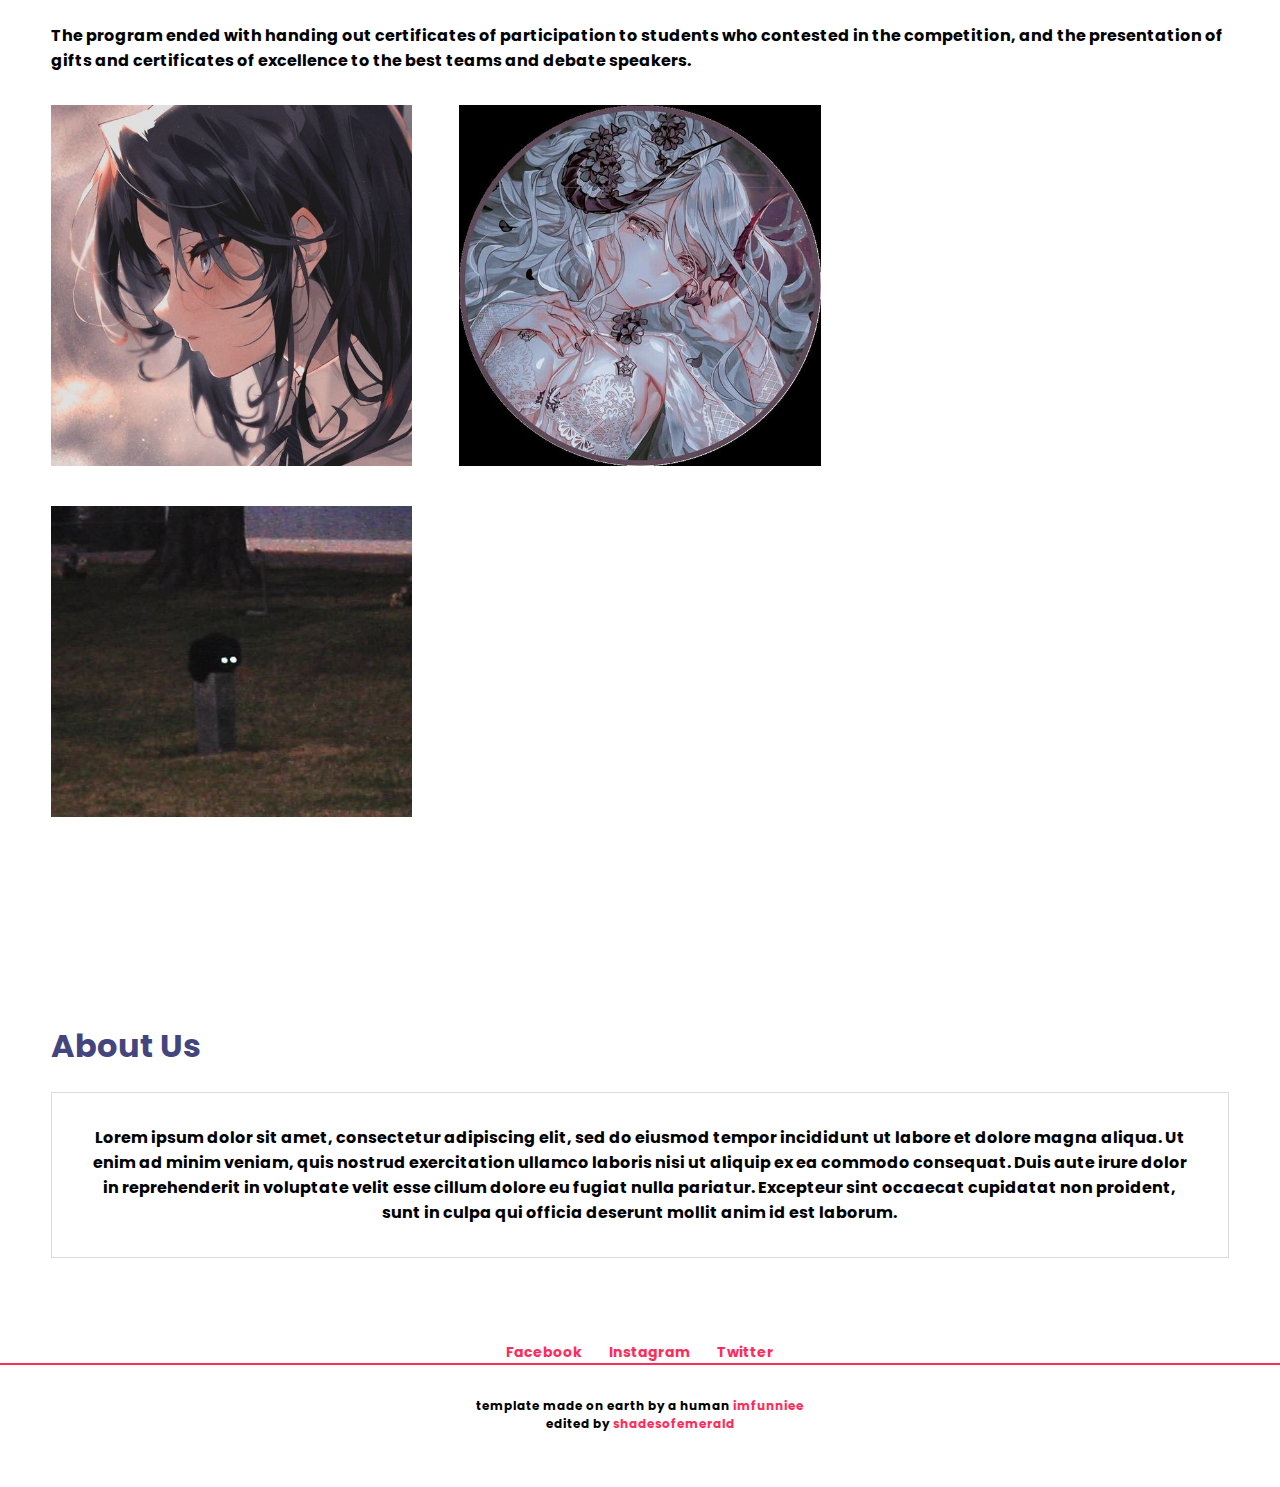
==== commit c80061d9: "Update index.html" ====
--- a/index.html
+++ b/index.html
@@ -9,6 +9,7 @@
     <script src="https://code.jquery.com/jquery-3.3.1.min.js" integrity="sha256-FgpCb/KJQlLNfOu91ta32o/NMZxltwRo8QtmkMRdAu8=" crossorigin="anonymous"></script>
     <link rel="stylesheet" href="https://use.fontawesome.com/releases/v5.7.1/css/all.css" integrity="sha384-fnmOCqbTlWIlj8LyTjo7mOUStjsKC4pOpQbqyi7RrhN7udi9RwhKkMHpvLbHG9Sr" crossorigin="anonymous">
     <link rel="stylesheet" href="index.css">
+	<link rel="icon" href="img/logo.png">
 </head>
 <body>
     <div id="loading">
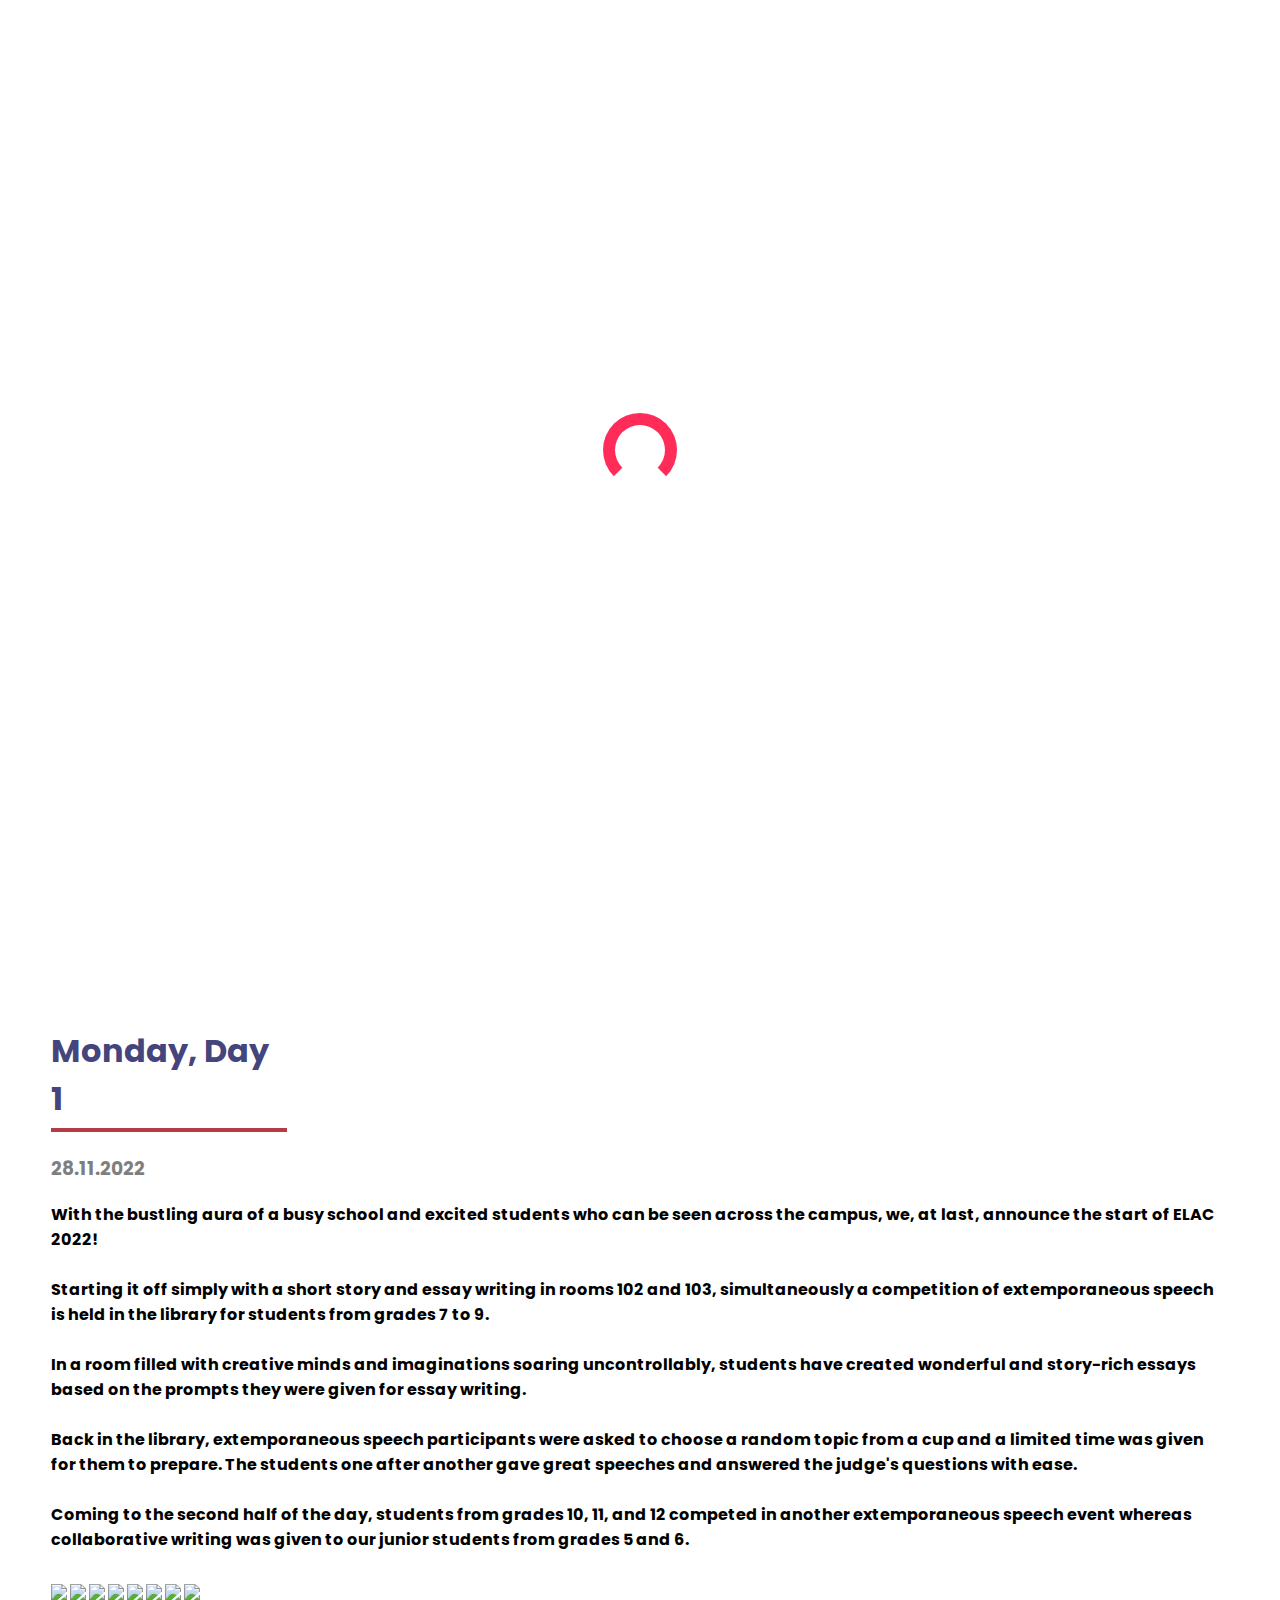
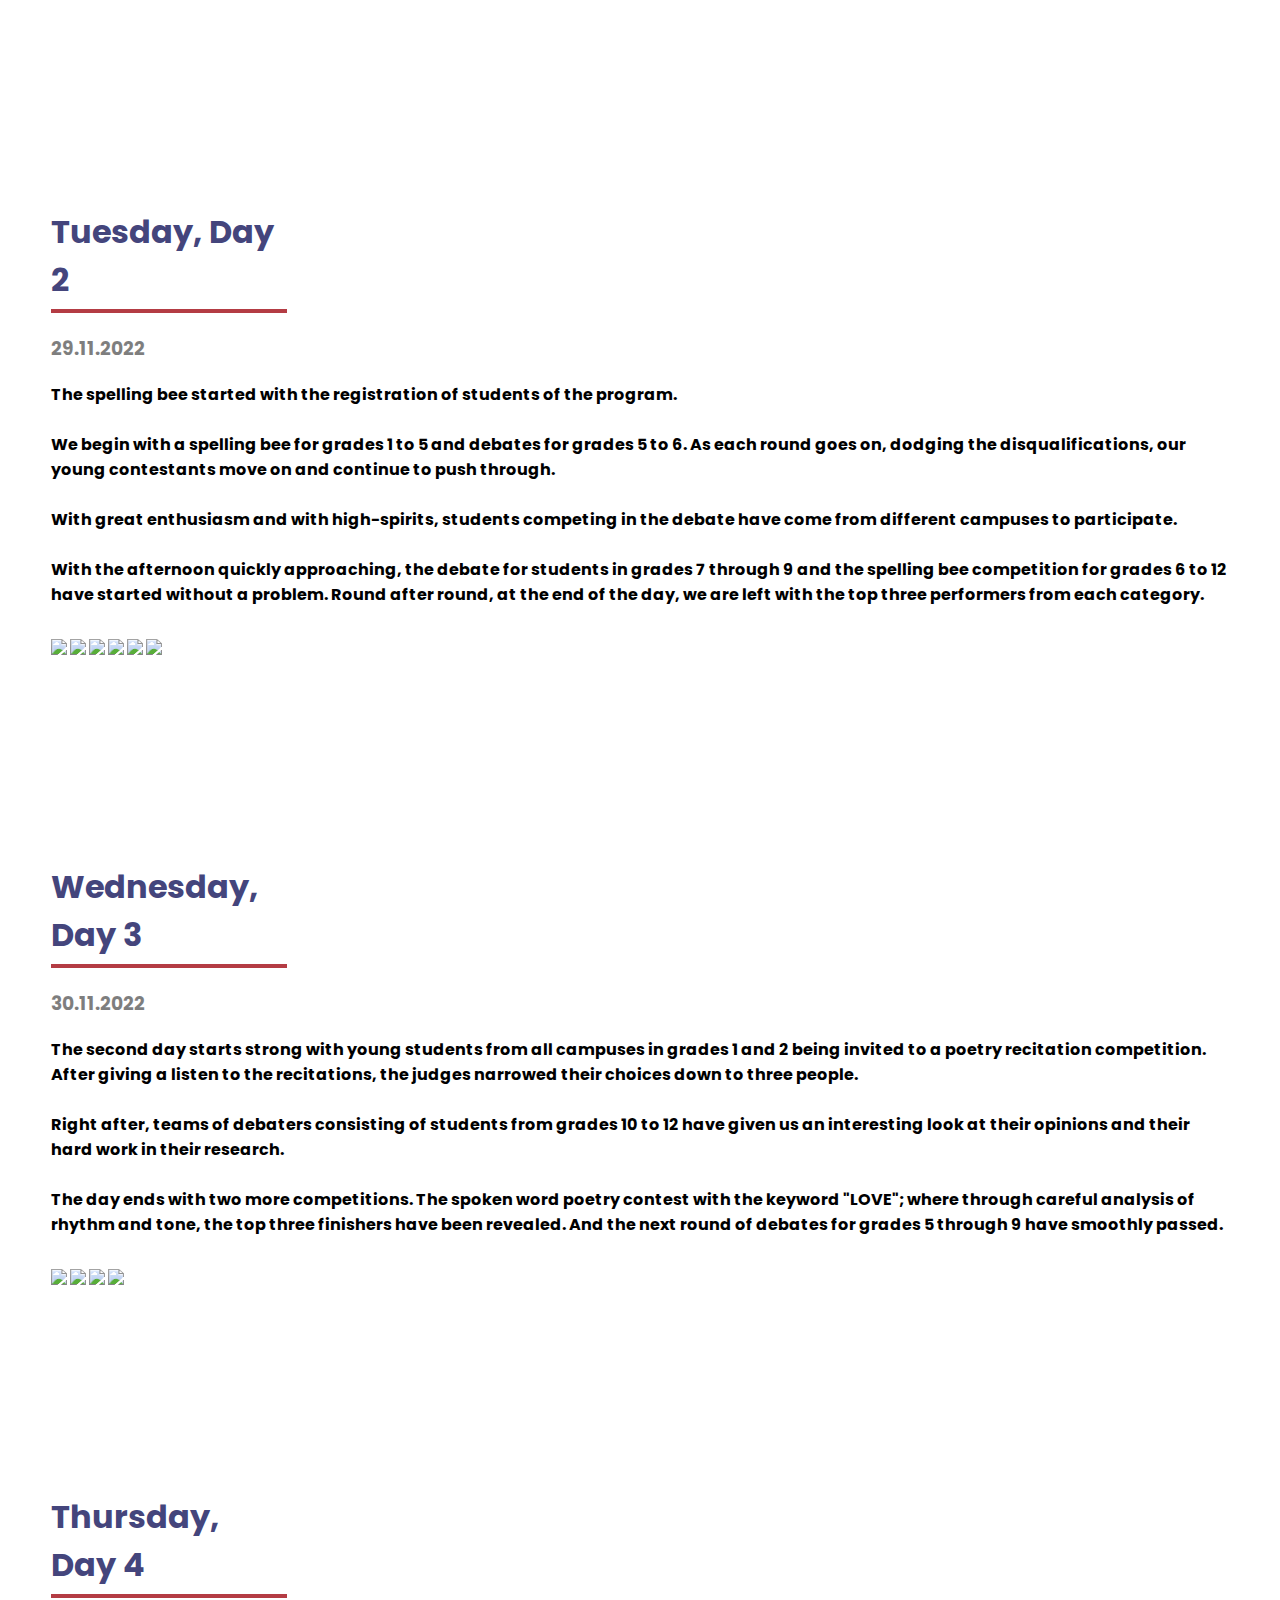
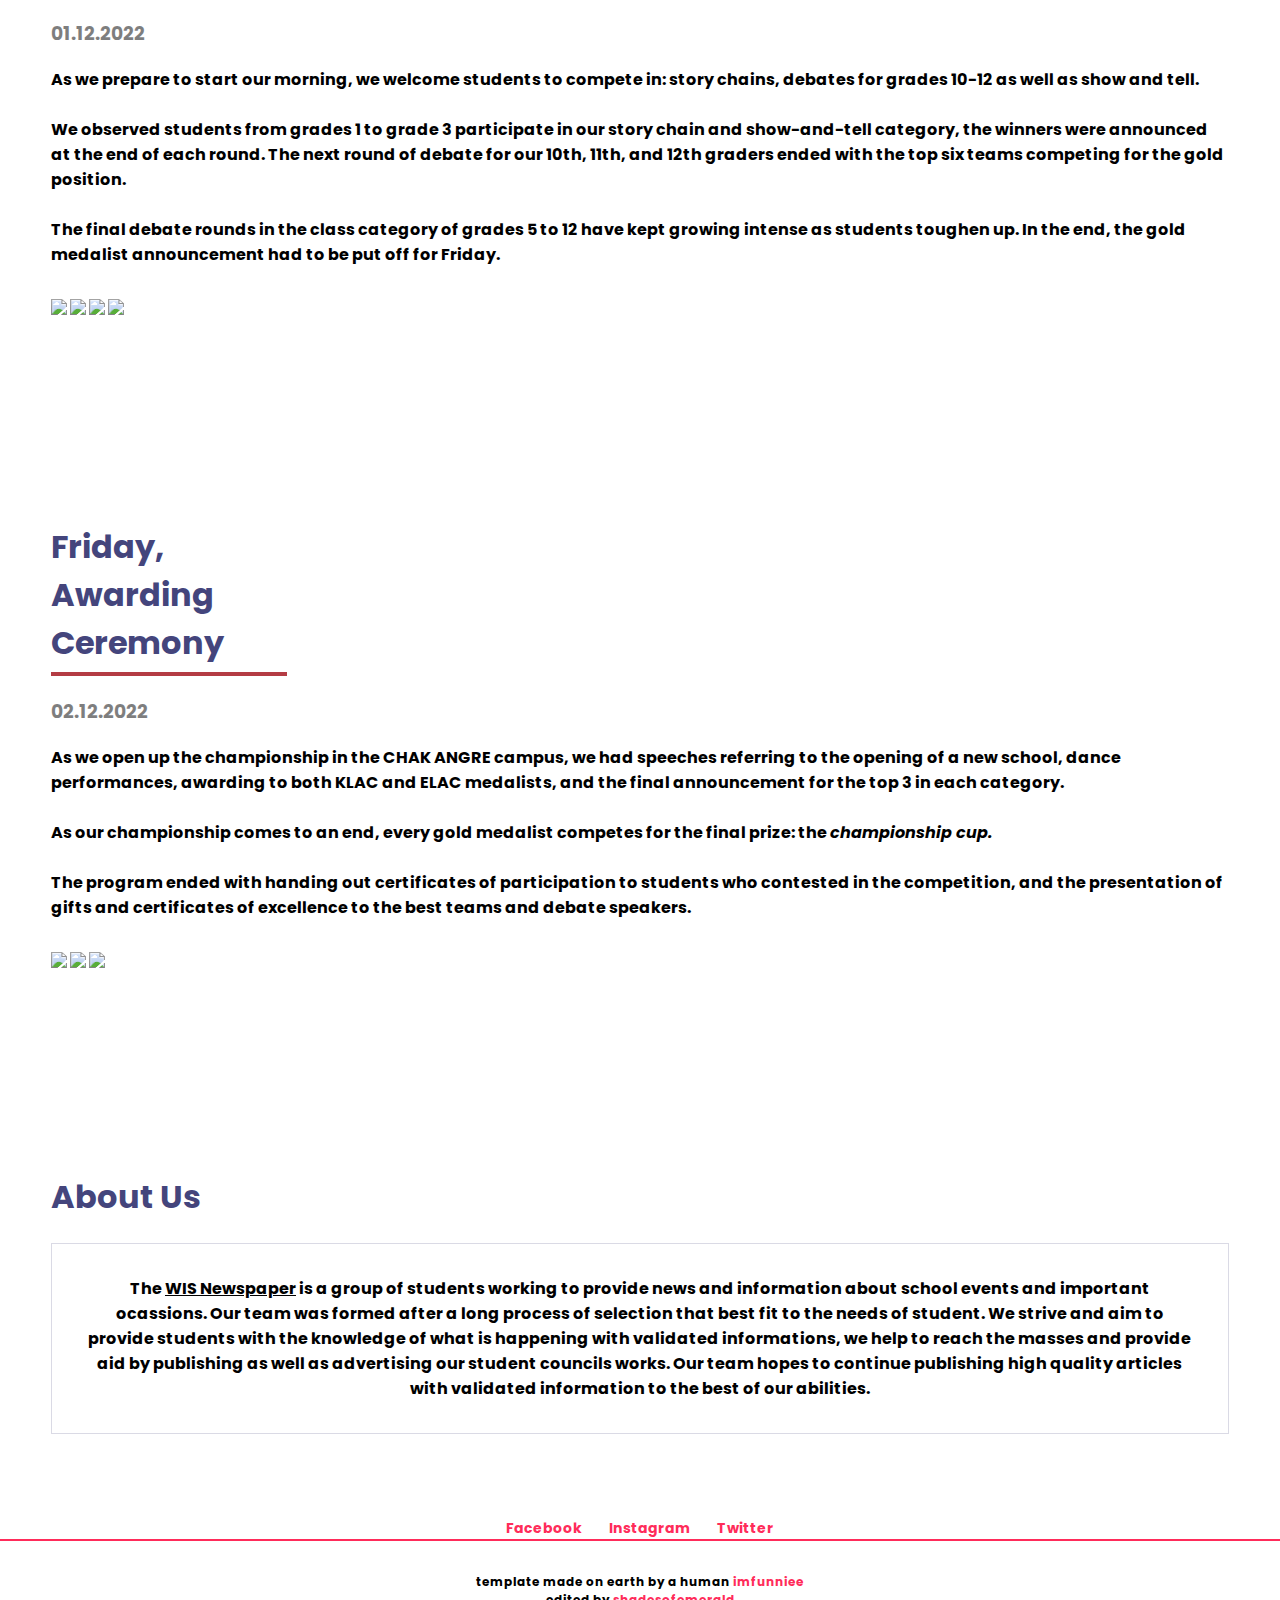
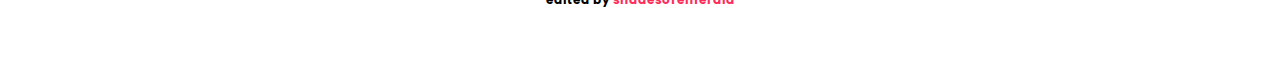
==== commit 5c7a9e49: "reupload" ====
--- a/index.html
+++ b/index.html
@@ -179,7 +179,7 @@
     <div id="bio">
         <h1>About Us</h1>
         <p>
-            Lorem ipsum dolor sit amet, consectetur adipiscing elit, sed do eiusmod tempor incididunt ut labore et dolore magna aliqua. Ut enim ad minim veniam, quis nostrud exercitation ullamco laboris nisi ut aliquip ex ea commodo consequat. Duis aute irure dolor in reprehenderit in voluptate velit esse cillum dolore eu fugiat nulla pariatur. Excepteur sint occaecat cupidatat non proident, sunt in culpa qui officia deserunt mollit anim id est laborum.
+            The <u>WIS Newspaper</u> is a group of students working to provide news and information about school events and important ocassions. Our team was formed after a long process of selection that best fit to the needs of student. We strive and aim to provide students with the knowledge of what is happening with validated informations, we help to reach the masses and provide aid by publishing as well as advertising our student councils works. Our team hopes to continue publishing high quality articles with validated information to the best of our abilities.
         </p>
     </div>
 	
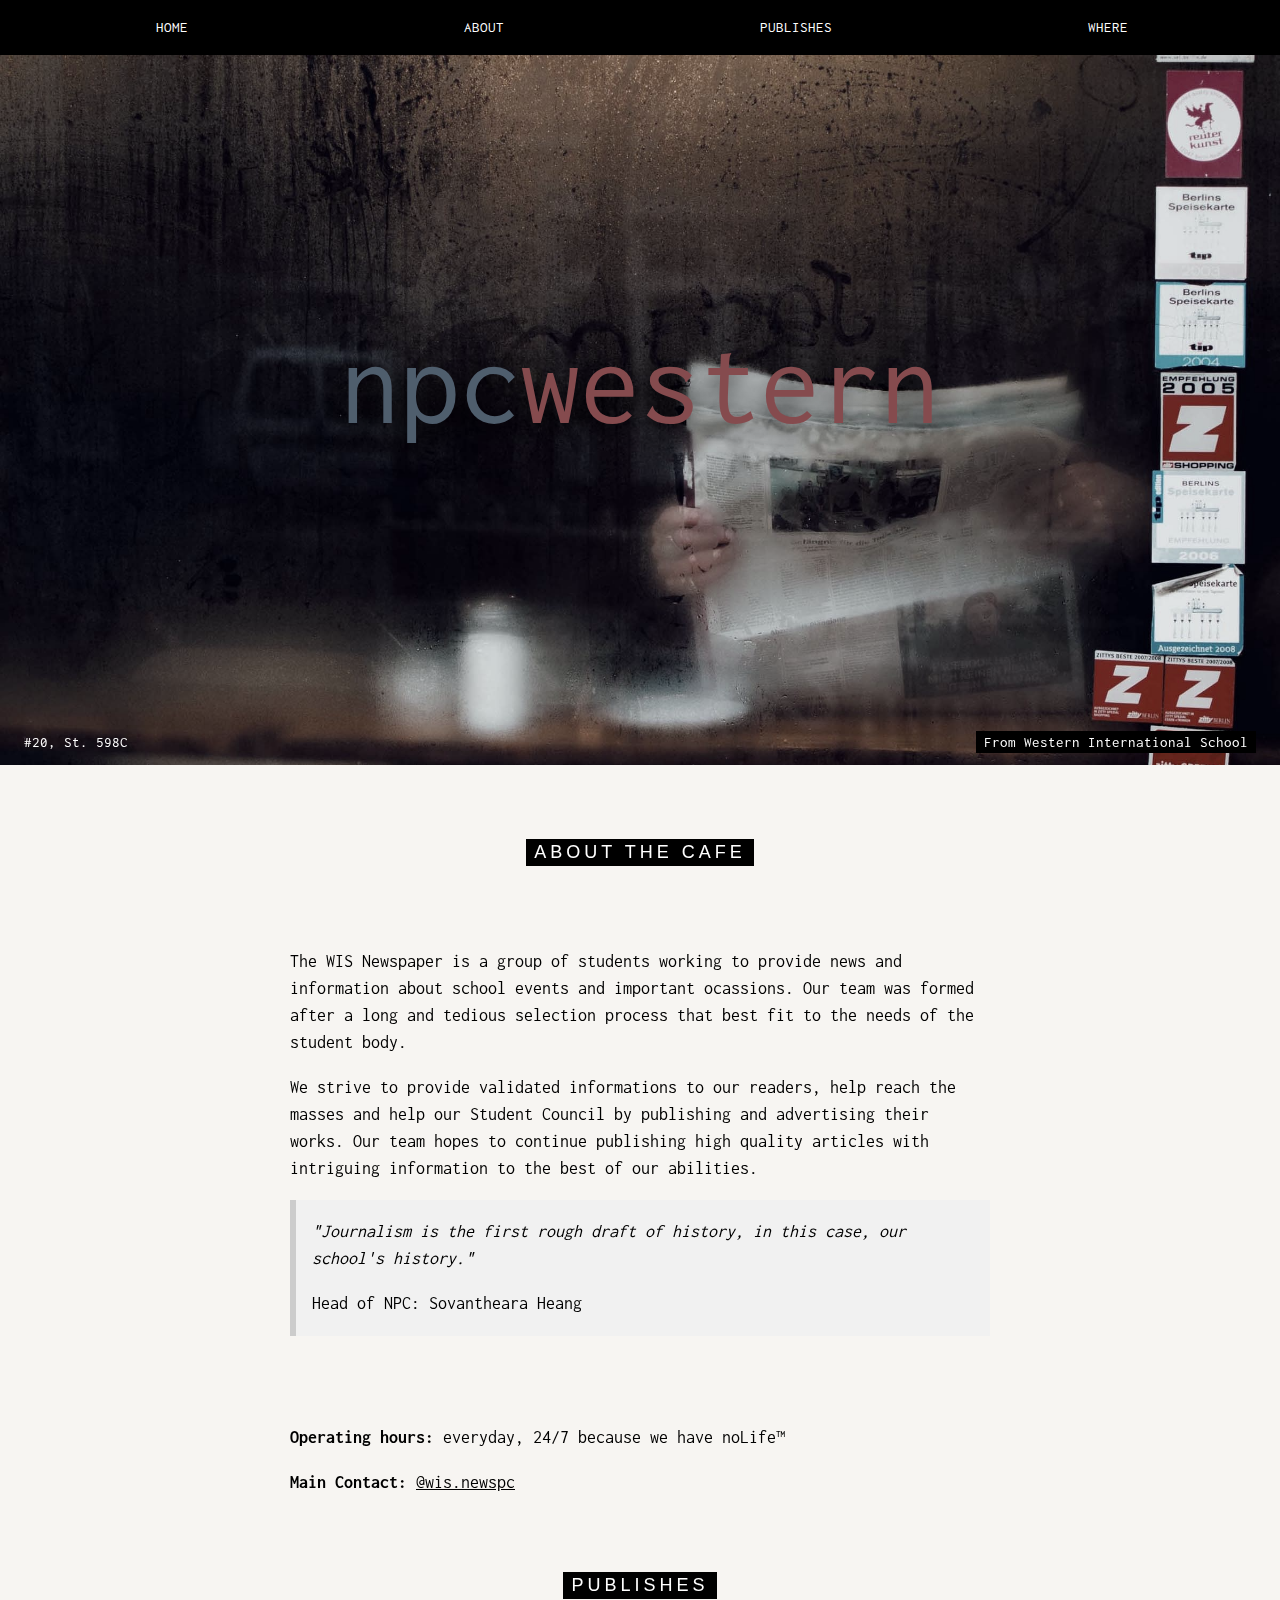
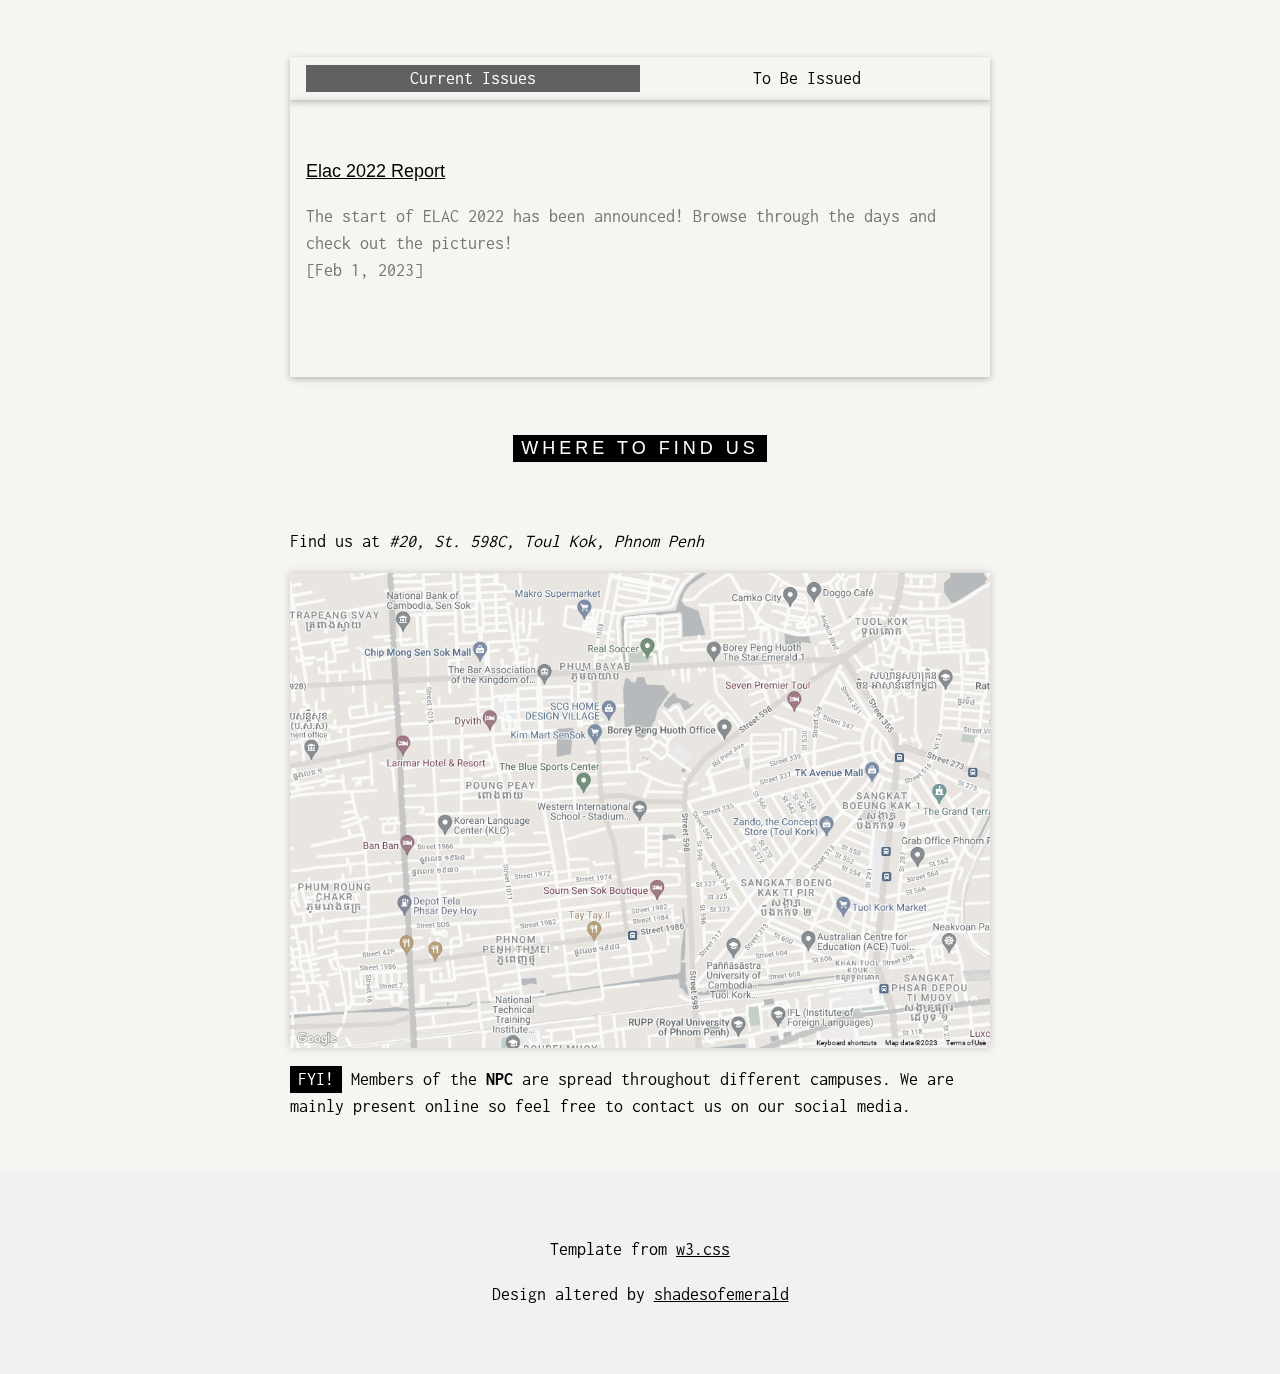
==== commit 87e72bfd: "Landing Page Update" ====
--- a/index.html
+++ b/index.html
@@ -1,194 +1,171 @@
 <!DOCTYPE html>
-<html lang="en">
+<html>
 <head>
-    <meta charset="UTF-8">
-    <meta name="viewport" content="width=device-width, initial-scale=1.0">
-    <meta http-equiv="X-UA-Compatible" content="ie=edge">
-    <title>npc | ELAC 2022</title>
-    <link rel="stylesheet" href="https://cdnjs.cloudflare.com/ajax/libs/animate.css/3.7.0/animate.min.css">
-    <script src="https://code.jquery.com/jquery-3.3.1.min.js" integrity="sha256-FgpCb/KJQlLNfOu91ta32o/NMZxltwRo8QtmkMRdAu8=" crossorigin="anonymous"></script>
-    <link rel="stylesheet" href="https://use.fontawesome.com/releases/v5.7.1/css/all.css" integrity="sha384-fnmOCqbTlWIlj8LyTjo7mOUStjsKC4pOpQbqyi7RrhN7udi9RwhKkMHpvLbHG9Sr" crossorigin="anonymous">
-    <link rel="stylesheet" href="index.css">
-	<link rel="icon" href="img/logo.png">
+<title>npc</title>
+<meta charset="UTF-8">
+<meta name="viewport" content="width=device-width, initial-scale=1">
+<link rel="stylesheet" href="index.css">
+<link rel="stylesheet" href="https://fonts.googleapis.com/css?family=Inconsolata">
+<style>
+body, html {
+  height: 100%;
+  font-family: "Inconsolata", sans-serif;
+}
+
+.bgimg {
+  background-position: center;
+  background-size: cover;
+  background-image: url("img/index/background_image.jpg");
+  min-height: 85%;
+}
+
+.menu {
+  display: none;
+}
+
+.shadow {
+	filter: drop-shadow(0rem 0.5rem 1rem rgba(0, 0, 0, 1));
+}
+
+.shadowAlt {
+	filter: drop-shadow(0rem 0rem 0.3rem rgba(0, 0, 0, 0.2));
+}
+
+footer.a:link { 
+	text-decoration: none; 
+	}
+
+footer.a:visited { 
+	text-decoration: none; 
+	}
+
+footer.a:hover { 
+	text-decoration: none; 
+	}
+
+footer.a:active { 
+	text-decoration: none; 
+	}
+</style>
 </head>
 <body>
-    <div id="loading">
-        <div id="spinner"></div>
+
+<!-- Links (sit on top) -->
+<div class="w3-top">
+  <div class="w3-row w3-padding w3-black">
+    <div class="w3-col s3">
+      <a href="#" class="w3-button w3-block w3-black">HOME</a>
     </div>
-    <div id="magnify">
-        <h1 onclick="closemagnify()"><i class="fas fa-times"></i></h1>
-        <div id="img_here"></div>
+    <div class="w3-col s3">
+      <a href="#about" class="w3-button w3-block w3-black">ABOUT</a>
     </div>
-    <header id="header" class="animated slideInDown" style="animation-delay:1.8s;">
-        <table>
-            <tr>
-                <td id="logo">npc<span id="logoVar">western</span></td>
-                <td id="navigation">
-					<a href="#day1">Day 1</a>
-					<a href="#day2">Day 2</a>
-                    <a href="#day3">Day 3</a>
-					<a href="#day4">Day 4</a>
-					<a href="#day5">Day 5</a>
-                    <a href="#bio">About</a>
-                </td>
-            </tr>
-        </table>
-    </header>
-    <table id="top_part">
-        <tr>
-            <td id="about" class="animated slideInLeft" style="animation-delay:2s;">
-                <h1>Western International School<br><span id="aboutVar">ELAC 2022</span></h1>
-                <a href="#bio" style="text-decoration:none;"><button class="btn_one">About Us</button></a>
-				<br>
-            </td>
-            <td id="rightImage" class="animated jackInTheBox" style="animation-delay:2.2s;"></td>
-        </tr>
-    </table>
-
-<!Day 1>
-<div id="day1">
-	<div id="work">
-	<br><br>
-        <h1>Monday, Day 1</h1>
-		<h3>28.11.2022</h3>
-		<p>
-With the bustling aura of a busy school and excited students who can be seen across the campus, we, at last, announce the start of ELAC 2022!
-<br><br>
-Starting it off simply with a short story and essay writing in rooms 102 and 103, simultaneously a competition of extemporaneous speech is held in the library for students from grades 7 to 9.
-<br><br>
-In a room filled with creative minds and imaginations soaring uncontrollably, students have created wonderful and story-rich essays based on the prompts they were given for essay writing.
-<br><br>
-Back in the library, extemporaneous speech participants were asked to choose a random topic from a cup and a limited time was given for them to prepare. The students one after another gave great speeches and answered the judge's questions with ease.
-<br><br>
-Coming to the second half of the day, students from grades 10, 11, and 12 competed in another extemporaneous speech event whereas collaborative writing was given to our junior students from grades 5 and 6. 
-		</p>
-        <div id="photos">
-            <img onclick="magnify($(this).attr('src'))" src="img/1/01.jpg">
-            <img onclick="magnify($(this).attr('src'))" src="img/1/02.jpg">
-            <img onclick="magnify($(this).attr('src'))" src="img/1/03.jpg">
-            <img onclick="magnify($(this).attr('src'))" src="img/1/04.jpg">
-            <img onclick="magnify($(this).attr('src'))" src="img/1/05.jpg">
-            <img onclick="magnify($(this).attr('src'))" src="img/1/06.jpg">
-            <img onclick="magnify($(this).attr('src'))" src="img/1/07.jpg">
-            <img onclick="magnify($(this).attr('src'))" src="img/1/08.jpg">
-        </div>
+    <div class="w3-col s3">
+      <a href="#publishes" class="w3-button w3-block w3-black">PUBLISHES</a>
     </div>
+    <div class="w3-col s3">
+      <a href="#where" class="w3-button w3-block w3-black">WHERE</a>
+    </div>
+  </div>
 </div>
 
-<!Day 2>
-<div id="day2"><br><br>
-    <div id="work">
-        <h1>Tuesday, Day 2</h1>
-		<h3>29.11.2022</h3>
-		<p>
-The spelling bee started with the registration of students of the program.
-<br><br>
-We begin with a spelling bee for grades 1 to 5 and debates for grades 5 to 6.
-As each round goes on, dodging the disqualifications, our young contestants move on and continue to push through.
-<br><br>
-With great enthusiasm and with high-spirits, students competing in the debate have come from different campuses to participate.
-<br><br>
-With the afternoon quickly approaching, the debate for students in grades 7 through 9 and the spelling bee competition for grades 6 to 12 have started without a problem. Round after round, at the end of the day, we are left with the top three performers from each category.
-		</p>
-        <div id="photos">
-            <img onclick="magnify($(this).attr('src'))" src="img/2/01.jpg">
-            <img onclick="magnify($(this).attr('src'))" src="img/2/02.gif">
-            <img onclick="magnify($(this).attr('src'))" src="img/2/03.jpg">
-            <img onclick="magnify($(this).attr('src'))" src="img/2/04.jpg">
-            <img onclick="magnify($(this).attr('src'))" src="img/2/05.jpg">
-            <img onclick="magnify($(this).attr('src'))" src="img/2/06.jpg">
-        </div>
+<!-- Header with image -->
+<header class="bgimg w3-display-container w3-grayscale-min" id="home">
+  <div class="w3-display-bottomright w3-center w3-padding-large w3-hide-small">
+    <span class="w3-tag">From Western International School</span>
+  </div>
+  <div class="shadow w3-display-middle w3-center">
+    <span class="w3-text-white" style="font-size:120px"><font color="#42607F">npc</font><font color="#B23F45">western</font></span>
+  </div>
+  <div class="w3-display-bottomleft w3-center w3-padding-large">
+    <span class="w3-text-white">#20, St. 598C</span>
+  </div>
+</header>
+
+<!-- Add a background color and large text to the whole page -->
+<div class="w3-sand w3-grayscale w3-large">
+
+<!-- About Container -->
+<div class="w3-container" id="about">
+  <div class="w3-content" style="max-width:700px">
+    <h5 class="w3-center w3-padding-64"><span class="w3-tag w3-wide">ABOUT THE CAFE</span></h5>
+    <p>The WIS Newspaper is a group of students working to provide news and information about school events and important ocassions. Our team was formed after a long and tedious selection process that best fit to the needs of the student body.</p>
+    <p>We strive to provide validated informations to our readers, help reach the masses and help our Student Council by publishing and advertising their works. Our team hopes to continue publishing high quality articles with intriguing information to the best of our abilities.</p>
+    <div class="w3-panel w3-leftbar w3-light-grey">
+      <p><i>"Journalism is the first rough draft of history, in this case, our school's history."</i></p>
+      <p>Head of NPC: Sovantheara Heang</p>
     </div>
+	<br><br>
+    <p><strong>Operating hours:</strong> everyday, 24/7 because we have noLife™</p>
+    <p><strong>Main Contact: </strong><a href="https://www.instagram.com/wis.newspc/" target="_blank" rel="noopener noreferrer" class="w3-hover-text-green">@wis.newspc</a></p>
+  </div>
 </div>
+
+<!-- Publish Container -->
+<div class="w3-container" id="publishes">
+  <div class="w3-content" style="max-width:700px">
+ 
+    <h5 class="w3-center w3-padding-48"><span class="w3-tag w3-wide">PUBLISHES</span></h5>
+  
+    <div class="w3-row w3-center w3-card w3-padding">
+      <a href="javascript:void(0)" onclick="openMenu(event, 'Issues');" id="myLink">
+        <div class="w3-col s6 tablink">Current Issues</div>
+      </a>
+      <a href="javascript:void(0)" onclick="openMenu(event, 'tobeIssued');">
+        <div class="w3-col s6 tablink">To Be Issued</div>
+      </a>
+    </div>
+
+    <div id="Issues" class="w3-container menu w3-padding-48 w3-card">
 	
+<!-- <a href="" class="w3-hover-text-green"></a> -->
+      <h5><a href="publishes/elac2022.html" class="w3-hover-text-green">Elac 2022 Report</a></h5>
+      <p class="w3-text-grey">The start of ELAC 2022 has been announced! Browse through the days and check out the pictures!<br>[Feb 1, 2023]</p><br>
+
+    </div>
+
+    <div id="tobeIssued" class="w3-container menu w3-padding-48 w3-card">
 	
-	
-	
-	<!Day 3>
-<div id="day3"><br><br>
-	<div id="work">
-        <h1>Wednesday, Day 3</h1>
-		<h3>30.11.2022</h3>
-		<p>
-The second day starts strong with young students from all campuses in grades 1 and 2 being invited to a poetry recitation competition. After giving a listen to the recitations, the judges narrowed their choices down to three people.
-<br><br>
-Right after, teams of debaters consisting of students from grades 10 to 12 have given us an interesting look at their opinions and their hard work in their research.
-<br><br>
-The day ends with two more competitions. The spoken word poetry contest with the keyword "LOVE"; where through careful analysis of rhythm and tone, the top three finishers have been revealed. And the next round of debates for grades 5 through 9 have smoothly passed.
-		</p>
-        <div id="photos">
-            <img onclick="magnify($(this).attr('src'))" src="https://images.unsplash.com/photo-1547922657-b370d1687eb1?ixlib=rb-1.2.1&auto=format&fit=crop&w=700&q=80">
-            <img onclick="magnify($(this).attr('src'))" src="img/3/01.jpg">
-            <img onclick="magnify($(this).attr('src'))" src="img/3/02.jpg">
-            <img onclick="magnify($(this).attr('src'))" src="img/3/03.jpg">
-        </div>
-    </div>
+<!-- <a href="" class="w3-hover-text-green"></a> -->
+      <h5>School Fair 2023</h5>
+      <p class="w3-text-grey">Come one, come all! Our main campus has opened it's doors to all visitors to celebrate this joyous event!<br>[Feb 27, 2023]</p><br>
+
+    </div>  
+  </div>
 </div>
-	
-	
-	
-	
-	<!Day 4>
-<div id="day4"><br><br>
-	<div id="work">
-        <h1>Thursday, Day 4</h1>
-		<h3>01.12.2022</h3>
-		<p>
-As we prepare to start our morning, we welcome students to compete in: story chains, debates for grades 10-12 as well as show and tell.
-<br><br>
-We observed students from grades 1 to grade 3 participate in our story chain and show-and-tell category, the winners were announced at the end of each round. The next round of debate for our 10th, 11th, and 12th graders ended with the top six teams competing for the gold position.
-<br><br>
-The final debate rounds in the class category of grades 5 to 12 have kept growing intense as students toughen up. In the end, the gold medalist announcement had to be put off for Friday.
-		</p>
-        <div id="photos">
-            <img onclick="magnify($(this).attr('src'))" src="img/4/01.jpg">
-            <img onclick="magnify($(this).attr('src'))" src="img/4/02.jpg">
-            <img onclick="magnify($(this).attr('src'))" src="img/4/03.jpg">
-            <img onclick="magnify($(this).attr('src'))" src="img/4/04.jpg">
-        </div>
-    </div>
+
+<!-- Contact/Area Container -->
+<div class="w3-container" id="where" style="padding-bottom:32px;">
+  <div class="w3-content" style="max-width:700px">
+    <h5 class="w3-center w3-padding-48"><span class="w3-tag w3-wide">WHERE TO FIND US</span></h5>
+    <p>Find us at <i>#20, St. 598C, Toul Kok, Phnom Penh</i></p>
+    <img src="img/index/map.png" class="w3-image shadowAlt" style="width:100%">
+    <p><span class="w3-tag">FYI!</span> Members of the <strong>NPC</strong> are spread throughout different campuses. We are mainly present online so feel free to contact us on our social media.</p>
+  </div>
 </div>
-	
-	
-	
-	
-	<!Day 5>
-<div id="day5"><br><br>
-	<div id="work">
-        <h1>Friday, <br>Awarding Ceremony</h1>
-		<h3>02.12.2022</h3>
-		<p>
-As we open up the championship in the CHAK ANGRE campus, we had speeches referring to the opening of a new school, dance performances, awarding to both KLAC and ELAC medalists, and the final announcement for the top 3 in each category.
-<br><br>
-As our championship comes to an end, every gold medalist competes for the final prize: the <em>championship cup.</em>
-<br><br>
-The program ended with handing out certificates of participation to students who contested in the competition, and the presentation of gifts and certificates of excellence to the best teams and debate speakers.
-		</p>
-        <div id="photos">
-            <img onclick="magnify($(this).attr('src'))" src="img/5/01.jpg">
-            <img onclick="magnify($(this).attr('src'))" src="img/5/02.jpg">
-            <img onclick="magnify($(this).attr('src'))" src="img/5/03.jpg">
-        </div>
-    </div>
-</div>
-	
-	
-	
-	
-	
-    <div id="bio">
-        <h1>About Us</h1>
-        <p>
-            The <u>WIS Newspaper</u> is a group of students working to provide news and information about school events and important ocassions. Our team was formed after a long process of selection that best fit to the needs of student. We strive and aim to provide students with the knowledge of what is happening with validated informations, we help to reach the masses and provide aid by publishing as well as advertising our student councils works. Our team hopes to continue publishing high quality articles with validated information to the best of our abilities.
-        </p>
-    </div>
-	
-    <div id="footer">
-	<div><h3><a target="_blank" rel="noopener noreferrer">Facebook</a>&nbsp;&nbsp;&nbsp;&nbsp;&nbsp;&nbsp;&nbsp;&nbsp;&nbsp;<a href="https://www.instagram.com/wis.newspc/" target="_blank" rel="noopener noreferrer">Instagram</a>&nbsp;&nbsp;&nbsp;&nbsp;&nbsp;&nbsp;&nbsp;&nbsp;&nbsp;<a target="_blank" rel="noopener noreferrer">Twitter</a></h3><br></div>
-        template made on earth by a human <a href="https://imfunniee.github.io">imfunniee</a>
-		<br> edited by <a href="https://shadesofemerald.github.io">shadesofemerald</a>
-    </div>
-    <script src="index.js" type="text/javascript"></script>
+
+<!-- Footer -->
+<footer class="w3-center w3-light-grey w3-padding-48 w3-large">
+  <p>Template from <a href="https://www.w3schools.com/w3css/default.asp" title="W3.CSS" target="_blank" rel="noopener noreferrer" class="w3-hover-text-green">w3.css</a></p>
+  <p>Design altered by <a href="https://github.com/ShadesOfEmerald" target="_blank" rel="noopener noreferrer" class="w3-hover-text-green">shadesofemerald</a></p>
+</footer>
+
+<script>
+// Tabbed Menu
+function openMenu(evt, menuName) {
+  var i, x, tablinks;
+  x = document.getElementsByClassName("menu");
+  for (i = 0; i < x.length; i++) {
+    x[i].style.display = "none";
+  }
+  tablinks = document.getElementsByClassName("tablink");
+  for (i = 0; i < x.length; i++) {
+    tablinks[i].className = tablinks[i].className.replace(" w3-dark-grey", "");
+  }
+  document.getElementById(menuName).style.display = "block";
+  evt.currentTarget.firstElementChild.className += " w3-dark-grey";
+}
+document.getElementById("myLink").click();
+</script>
+
 </body>
 </html>
-
--- a/index.css
+++ b/index.css
@@ -1,406 +1,567 @@
-@import url('https://fonts.googleapis.com/css?family=Poppins');
+/* W3.CSS 4.15 December 2020 by Jan Egil and Borge Refsnes */
+html{box-sizing:border-box}*,*:before,*:after{box-sizing:inherit}
+
+/*! normalize.css v8.0.1 | MIT License | github.com/necolas/normalize.css */
+
+/* Document
+   ========================================================================== */
+
+/**
+ * 1. Correct the line height in all browsers.
+ * 2. Prevent adjustments of font size after orientation changes in iOS.
+ */
+
+html {
+  line-height: 1.15; /* 1 */
+  -webkit-text-size-adjust: 100%; /* 2 */
+}
+
+/* Sections
+   ========================================================================== */
+
+/**
+ * Remove the margin in all browsers.
+ */
 
 body {
-    font-family: 'Poppins', sans-serif;
-    padding:0px;
-    margin:0px;
-    max-width:100vw;
-    overflow-x:hidden;
-    scroll-behavior: smooth;
-}
-#loading {
-    width: 100vw;
-    height: 100vh;
-    position: fixed;
-    background: white;
-    z-index: 999;
-    display: flex;
-    justify-content: center;
-    flex-direction: column;
-    align-items: center;
-}
-#spinner {
-    animation: rotate 0.56s infinite linear;
-    width:50px;
-    height:50px;
-    border:12px solid rgb(255, 44, 90);
-    border-bottom:12px solid #fff;
-    border-radius:50%;
-    margin:0;
-}
-@keyframes rotate {
-    0% {transform: rotate(0deg);}
-    100% {transform: rotate(360deg);}
-}
-header {
-    width:92vw;
-    padding:6vh 4vw;
-    position:fixed;
-    font-weight:bold;
-    background:transparent;
-    color:#fff;
-    transition:0.4s ease-in-out;
-    z-index:2;
-}
-header table {
-    width:100%;
-}
-
-h1{
-	color:rgb(68,69,124);
-}
-#logo {
-    width:20%;
-}
-#navigation {
-    width:80%;
-	padding-left:26em;
-}
-#magnify {
-    width:100vw;
-    height:100vh;
-    background:rgba(0, 0, 0, 0.92);
-    position:fixed;
-    z-index:4;
-    display:none;
-    flex-direction: column;
-    justify-content:center;
-}
-#magnify h1 {
-    position:absolute;
-    top:0;
-    right:0;
-    margin:20px 40px;
-    color:#fff;
-    transition:0.4s ease-in-out;
-}
-#magnify h1:hover{
-    color:rgb(255, 44, 90);
-    cursor:pointer;
-}
-#img_here {
-    width:90%;
-    height:90%;
-    background-size:contain !important;
-    background-repeat:no-repeat !important;
-    margin:0px auto;
-}
-#logo {
-    font-size:24px;
-    color:rgb(180,60,68);
-}
-#logoVar {
-    font-size:24px;
-    color:rgb(68,69,124);
-}
-#navigation {
-    text-align:right;
-}
-#navigation a {
-    color:inherit;
-    text-decoration:none;
-    padding:5px 10px;
-    border-bottom:2px solid transparent;
-    margin-left:4vw;
-    transition:0.4s ease-in-out;
-	position:relative;
-	left:-1em;
-}
-#navigation a:hover{
-    border-bottom:2px solid #fff;
-}
-#top_part {
-    width:100%;
-    border:2vh solid #fff;
-}
-#top_part h1 {
-    padding:3em 0px;
-}
-#top_part tr td{
-    width:50%;
-}
-#about {
-    width:84% !important;
-    height:95vh;
-    display:flex;
-    flex-direction:column;
-    justify-content:center;
-    text-align:left;
-    padding:0px 8%;
-}
-#about h1 {
-    font-size:45px;
-    word-wrap:break-word;
-	color:rgb(68,69,124);
-}
-#aboutVar {
-	color:rgb(4,172,84)
-}
-#about table {
-    width:70%;
-    margin-top:4vh;
-}
-#about table tr td {
-    width:20% !important;
-    text-align:left;
-}
+  margin: 0;
+}
+
+/**
+ * Render the `main` element consistently in IE.
+ */
+
+main {
+  display: block;
+}
+
+/**
+ * Correct the font size and margin on `h1` elements within `section` and
+ * `article` contexts in Chrome, Firefox, and Safari.
+ */
+
+h1 {
+  font-size: 2em;
+  margin: 0.67em 0;
+}
+
+/* Grouping content
+   ========================================================================== */
+
+/**
+ * 1. Add the correct box sizing in Firefox.
+ * 2. Show the overflow in Edge and IE.
+ */
+
+hr {
+  box-sizing: content-box; /* 1 */
+  height: 0; /* 1 */
+  overflow: visible; /* 2 */
+}
+
+/**
+ * 1. Correct the inheritance and scaling of font size in all browsers.
+ * 2. Correct the odd `em` font sizing in all browsers.
+ */
+
+pre {
+  font-family: monospace, monospace; /* 1 */
+  font-size: 1em; /* 2 */
+}
+
+/* Text-level semantics
+   ========================================================================== */
+
+/**
+ * Remove the gray background on active links in IE 10.
+ */
+
+a {
+  background-color: transparent;
+}
+
+/**
+ * 1. Remove the bottom border in Chrome 57-
+ * 2. Add the correct text decoration in Chrome, Edge, IE, Opera, and Safari.
+ */
+
+abbr[title] {
+  border-bottom: none; /* 1 */
+  text-decoration: underline; /* 2 */
+  text-decoration: underline dotted; /* 2 */
+}
+
+/**
+ * Add the correct font weight in Chrome, Edge, and Safari.
+ */
+
+b,
+strong {
+  font-weight: bolder;
+}
+
+/**
+ * 1. Correct the inheritance and scaling of font size in all browsers.
+ * 2. Correct the odd `em` font sizing in all browsers.
+ */
+
+code,
+kbd,
+samp {
+  font-family: monospace, monospace; /* 1 */
+  font-size: 1em; /* 2 */
+}
+
+/**
+ * Add the correct font size in all browsers.
+ */
+
+small {
+  font-size: 80%;
+}
+
+/**
+ * Prevent `sub` and `sup` elements from affecting the line height in
+ * all browsers.
+ */
+
+sub,
+sup {
+  font-size: 75%;
+  line-height: 0;
+  position: relative;
+  vertical-align: baseline;
+}
+
+sub {
+  bottom: -0.25em;
+}
+
+sup {
+  top: -0.5em;
+}
+
+/* Embedded content
+   ========================================================================== */
+
+/**
+ * Remove the border on images inside links in IE 10.
+ */
+
+img {
+  border-style: none;
+}
+
+/* Forms
+   ========================================================================== */
+
+/**
+ * 1. Change the font styles in all browsers.
+ * 2. Remove the margin in Firefox and Safari.
+ */
+
+button,
+input,
+optgroup,
+select,
+textarea {
+  font-family: inherit; /* 1 */
+  font-size: 100%; /* 1 */
+  line-height: 1.15; /* 1 */
+  margin: 0; /* 2 */
+}
+
+/**
+ * Show the overflow in IE.
+ * 1. Show the overflow in Edge.
+ */
+
+button,
+input { /* 1 */
+  overflow: visible;
+}
+
+/**
+ * Remove the inheritance of text transform in Edge, Firefox, and IE.
+ * 1. Remove the inheritance of text transform in Firefox.
+ */
+
+button,
+select { /* 1 */
+  text-transform: none;
+}
+
+/**
+ * Correct the inability to style clickable types in iOS and Safari.
+ */
+
+button,
+[type="button"],
+[type="reset"],
+[type="submit"] {
+  -webkit-appearance: button;
+}
+
+/**
+ * Remove the inner border and padding in Firefox.
+ */
+
+button::-moz-focus-inner,
+[type="button"]::-moz-focus-inner,
+[type="reset"]::-moz-focus-inner,
+[type="submit"]::-moz-focus-inner {
+  border-style: none;
+  padding: 0;
+}
+
+/**
+ * Restore the focus styles unset by the previous rule.
+ */
+
+button:-moz-focusring,
+[type="button"]:-moz-focusring,
+[type="reset"]:-moz-focusring,
+[type="submit"]:-moz-focusring {
+  outline: 1px dotted ButtonText;
+}
+
+/**
+ * Correct the padding in Firefox.
+ */
+
+fieldset {
+  padding: 0.35em 0.75em 0.625em;
+}
+
+/**
+ * 1. Correct the text wrapping in Edge and IE.
+ * 2. Correct the color inheritance from `fieldset` elements in IE.
+ * 3. Remove the padding so developers are not caught out when they zero out
+ *    `fieldset` elements in all browsers.
+ */
+
+legend {
+  box-sizing: border-box; /* 1 */
+  color: inherit; /* 2 */
+  display: table; /* 1 */
+  max-width: 100%; /* 1 */
+  padding: 0; /* 3 */
+  white-space: normal; /* 1 */
+}
+
+/**
+ * Add the correct vertical alignment in Chrome, Firefox, and Opera.
+ */
+
+progress {
+  vertical-align: baseline;
+}
+
+/**
+ * Remove the default vertical scrollbar in IE 10+.
+ */
+
+textarea {
+  overflow: auto;
+}
+
+/**
+ * 1. Add the correct box sizing in IE 10.
+ * 2. Remove the padding in IE 10.
+ */
+
+[type="checkbox"],
+[type="radio"] {
+  box-sizing: border-box; /* 1 */
+  padding: 0; /* 2 */
+}
+
+/**
+ * Correct the cursor style of increment and decrement buttons in Chrome.
+ */
+
+[type="number"]::-webkit-inner-spin-button,
+[type="number"]::-webkit-outer-spin-button {
+  height: auto;
+}
+
+/**
+ * 1. Correct the odd appearance in Chrome and Safari.
+ * 2. Correct the outline style in Safari.
+ */
+
+[type="search"] {
+  -webkit-appearance: textfield; /* 1 */
+  outline-offset: -2px; /* 2 */
+}
+
+/**
+ * Remove the inner padding in Chrome and Safari on macOS.
+ */
+
+[type="search"]::-webkit-search-decoration {
+  -webkit-appearance: none;
+}
+
+/**
+ * 1. Correct the inability to style clickable types in iOS and Safari.
+ * 2. Change font properties to `inherit` in Safari.
+ */
+
+::-webkit-file-upload-button {
+  -webkit-appearance: button; /* 1 */
+  font: inherit; /* 2 */
+}
+
+/* Interactive
+   ========================================================================== */
+
 /*
-.social {
-    color:rgb(68,69,124);
-    font-size:23px;
-    padding:12px 17px;
-    border-radius:50%;
-    background:transparent;
-    transition:0.4s ease-in-out;
-    font-weight:bold;
-    margin:0px 8px;
-}
-.social:hover { 
-    cursor: pointer;
-    color:#fff;
-    background:rgb(68,69,124);
-    box-shadow:0px 10px 30px rgba(180,60,68, 0.5);
-}
-*/
-.btn_one {
-    font-size:18px;
-    font-family: 'Poppins', sans-serif;
-    color:rgb(180,60,68);
-    background:#fff;
-    border:3px solid rgb(68,69,124);
-    padding:8px 30px;
-    width:35%;
-    border-radius:80px;
-    font-weight:bold;
-    margin:2vh 0px;
-    transition:0.4s ease-in-out;
-}
-.btn_one:hover {
-    box-shadow:0px 10px 30px rgba(180,60,68, 0.5); /*#ff574b*/
-    cursor:pointer;
-    color:#fff;
-    background:rgb(68,69,124);
-}
-#rightImage {
-    width:100%;
-    height:95vh;
-    background:linear-gradient(0deg,rgba(212,140,132, 0.8),rgba(212,140,132, 0.2)),url("img/titleImage.jpeg") center center;
-    background-size:cover;
-    background-repeat:no-repeat;
-}
-#work {
-    width:92vw;
-    padding:6vh 4vw;
-    font-weight:bold;
-}
-#work h1 {
-    padding:5px 0px;
-    border-bottom:4px solid rgb(180,60,68);
-    width:20%;
-}
-#work h3 {
-	opacity:0.5;
-}    
-#photos {
-    width:100%;
-    columns:3;
-    column-gap:4%;
-    z-index:1;
-    transition:0.4s ease-in-out;
-}
-#photos img {
-    width:100%;
-    height:auto;
-    margin:4.5% 0px;
-    transition:0.4s ease-in-out;
-}
-#photos img:hover {
-    transform: scale(1.1);
-    cursor: pointer;
-}
-#bio {
-    width:92vw;
-    padding:0vh 4vw;
-	margin-top:8em;
-    font-weight:bold;
-	text-align:center;
-}
-#bio h1 {
-    padding:-0.1em;
-    text-align:left;
-}
-#bio p {
-	padding:2em;
-	border:1px solid rgba(68,69,124, 0.2);
-}
-#contact {
-    width:92vw;
-    padding:6vh 4vw;
-}
-#contact h1 {
-    padding:5px 0px;
-    border-bottom:4px solid rgb(255, 44, 90);
-    width:10%;
-}
-
-#inner_div table{
-    width:100%;
-}
-#inner_div table tr td{
-    font-weight:bold;
-}
-#inner_table tr td{
-    padding:10px 20px !important;
-}
-
-
-#footer {
-    width:100%;
-    padding:6vh 0px;
-    text-align:center;
-    font-weight:bold;
-	font-size:12px;
-}
-#footer h3 {
-    color:rgb(255, 44, 90);
-    text-decoration:none;
-	border-bottom:2px solid rgb(255, 44, 90);
-}
-#footer a {
-    color:rgb(255, 44, 90);
-    text-decoration:none;
-}
-
-
-
-::placeholder {
-    color:#000;
-}
-button:focus {
-    outline:none;
-}
-::-webkit-scrollbar {
-    width:5px;
-    height:5px;
-}
-::-webkit-scrollbar-track {
-    background: #f1f1f1; 
-}
-::-webkit-scrollbar-thumb {
-    background: rgb(0, 0, 0); 
-}
-::-webkit-scrollbar-thumb:hover {
-    background: rgba(0, 0, 0,0.8); 
-}
-
-@media (max-width: 1000px){
-    #photos {
-    columns:1;
-    column-gap:0%;
-    }
-    #photos img {
-        margin:2% 0px;
-    }
-    #photos img:hover {
-        transform: scale(1);
-        cursor: pointer;
-    }
-    #rightImage {
-        display:none;
-    }
-    #top_part {
-        border:0px;
-    }
-    #top_part tr td{
-        width:100%;
-        text-align:center;
-    }
-    #about {
-        width:92% !important;
-        height:75vh;
-        padding-top:20vh !important;
-        text-align:center;
-        padding:0px 4%;
-    }
-    #about table {
-        width:100%;
-        margin-top:6vh;
-    }
-    #about table tr td {
-        text-align:center;
-    }
-    .btn_one {
-    padding:6px 30px;
-    width:60%;
-    margin:4vh auto;
-    box-shadow:0px 10px 20px rgba(180,60,68, 0.5);
-    background:rgb(68,69,124);
-    color:#fff;
-    }
-    .btn_one:hover {
-        box-shadow:0px 10px 40px rgba(180,60,68, 0.5);
-        cursor:pointer;
-    }
-    #contact table tr td {
-        width:100%;
-        display:block;
-    }
-    #inner_table tr td{
-        padding:10px 0px !important;
-    }
-    #contact form input {
-        width:90%;
-    }
-    #contact form textarea {
-        width:90%;
-    }
-    #work h1 {
-        width:19%;
-    }
-    #bio h1 {
-        width:25%;
-    }
-    #contact h1 {
-        width:33%;
-    }
-    header {
-        width:96vw;
-        background:#ffffff;
-        padding:4vh 2vw;
-        position:absolute;
-    }
-    #header table tr td {
-        width:100%;
-        display:block;
-        text-align:center;
-        padding:15px 0px;
-    }
-    #navigation a {
-        color:rgb(180,60,68);
-		position:relative;
-		left:-1em;
-    }
-}
-
+ * Add the correct display in Edge, IE 10+, and Firefox.
+ */
+
+details {
+  display: block;
+}
 
 /*
-white
-#fbf3e3
-rgb(251,243,227)
-
-dark blue
-#44457c
-rgb(68,69,124)
-
-darker blue
-#44457c
-rgb(68,69,124)
-
-dark red
-#b43c44
-rgb(180,60,68)
-
-light red
-#d48c84
-rgb(212,140,132)
-*/+ * Add the correct display in all browsers.
+ */
+
+summary {
+  display: list-item;
+}
+
+/* Misc
+   ========================================================================== */
+
+/**
+ * Add the correct display in IE 10+.
+ */
+
+template {
+  display: none;
+}
+
+/**
+ * Add the correct display in IE 10.
+ */
+
+[hidden] {
+  display: none;
+}
+
+
+
+/* W3 CSS */
+
+
+html,body{font-family:Verdana,sans-serif;font-size:15px;line-height:1.5}html{overflow-x:hidden}
+h1{font-size:36px}h2{font-size:30px}h3{font-size:24px}h4{font-size:20px}h5{font-size:18px}h6{font-size:16px}
+.w3-serif{font-family:serif}.w3-sans-serif{font-family:sans-serif}.w3-cursive{font-family:cursive}.w3-monospace{font-family:monospace}
+h1,h2,h3,h4,h5,h6{font-family:"Segoe UI",Arial,sans-serif;font-weight:400;margin:10px 0}.w3-wide{letter-spacing:4px}
+hr{border:0;border-top:1px solid #eee;margin:20px 0}
+.w3-image{max-width:100%;height:auto}img{vertical-align:middle}a{color:inherit}
+.w3-table,.w3-table-all{border-collapse:collapse;border-spacing:0;width:100%;display:table}.w3-table-all{border:1px solid #ccc}
+.w3-bordered tr,.w3-table-all tr{border-bottom:1px solid #ddd}.w3-striped tbody tr:nth-child(even){background-color:#f1f1f1}
+.w3-table-all tr:nth-child(odd){background-color:#fff}.w3-table-all tr:nth-child(even){background-color:#f1f1f1}
+.w3-hoverable tbody tr:hover,.w3-ul.w3-hoverable li:hover{background-color:#ccc}.w3-centered tr th,.w3-centered tr td{text-align:center}
+.w3-table td,.w3-table th,.w3-table-all td,.w3-table-all th{padding:8px 8px;display:table-cell;text-align:left;vertical-align:top}
+.w3-table th:first-child,.w3-table td:first-child,.w3-table-all th:first-child,.w3-table-all td:first-child{padding-left:16px}
+.w3-btn,.w3-button{border:none;display:inline-block;padding:8px 16px;vertical-align:middle;overflow:hidden;text-decoration:none;color:inherit;background-color:inherit;text-align:center;cursor:pointer;white-space:nowrap}
+.w3-btn:hover{box-shadow:0 8px 16px 0 rgba(0,0,0,0.2),0 6px 20px 0 rgba(0,0,0,0.19)}
+.w3-btn,.w3-button{-webkit-touch-callout:none;-webkit-user-select:none;-khtml-user-select:none;-moz-user-select:none;-ms-user-select:none;user-select:none}   
+.w3-disabled,.w3-btn:disabled,.w3-button:disabled{cursor:not-allowed;opacity:0.3}.w3-disabled *,:disabled *{pointer-events:none}
+.w3-btn.w3-disabled:hover,.w3-btn:disabled:hover{box-shadow:none}
+.w3-badge,.w3-tag{background-color:#000;color:#fff;display:inline-block;padding-left:8px;padding-right:8px;text-align:center}.w3-badge{border-radius:50%}
+.w3-ul{list-style-type:none;padding:0;margin:0}.w3-ul li{padding:8px 16px;border-bottom:1px solid #ddd}.w3-ul li:last-child{border-bottom:none}
+.w3-tooltip,.w3-display-container{position:relative}.w3-tooltip .w3-text{display:none}.w3-tooltip:hover .w3-text{display:inline-block}
+.w3-ripple:active{opacity:0.5}.w3-ripple{transition:opacity 0s}
+.w3-input{padding:8px;display:block;border:none;border-bottom:1px solid #ccc;width:100%}
+.w3-select{padding:9px 0;width:100%;border:none;border-bottom:1px solid #ccc}
+.w3-dropdown-click,.w3-dropdown-hover{position:relative;display:inline-block;cursor:pointer}
+.w3-dropdown-hover:hover .w3-dropdown-content{display:block}
+.w3-dropdown-hover:first-child,.w3-dropdown-click:hover{background-color:#ccc;color:#000}
+.w3-dropdown-hover:hover > .w3-button:first-child,.w3-dropdown-click:hover > .w3-button:first-child{background-color:#ccc;color:#000}
+.w3-dropdown-content{cursor:auto;color:#000;background-color:#fff;display:none;position:absolute;min-width:160px;margin:0;padding:0;z-index:1}
+.w3-check,.w3-radio{width:24px;height:24px;position:relative;top:6px}
+.w3-sidebar{height:100%;width:200px;background-color:#fff;position:fixed!important;z-index:1;overflow:auto}
+.w3-bar-block .w3-dropdown-hover,.w3-bar-block .w3-dropdown-click{width:100%}
+.w3-bar-block .w3-dropdown-hover .w3-dropdown-content,.w3-bar-block .w3-dropdown-click .w3-dropdown-content{min-width:100%}
+.w3-bar-block .w3-dropdown-hover .w3-button,.w3-bar-block .w3-dropdown-click .w3-button{width:100%;text-align:left;padding:8px 16px}
+.w3-main,#main{transition:margin-left .4s}
+.w3-modal{z-index:3;display:none;padding-top:100px;position:fixed;left:0;top:0;width:100%;height:100%;overflow:auto;background-color:rgb(0,0,0);background-color:rgba(0,0,0,0.4)}
+.w3-modal-content{margin:auto;background-color:#fff;position:relative;padding:0;outline:0;width:600px}
+.w3-bar{width:100%;overflow:hidden}.w3-center .w3-bar{display:inline-block;width:auto}
+.w3-bar .w3-bar-item{padding:8px 16px;float:left;width:auto;border:none;display:block;outline:0}
+.w3-bar .w3-dropdown-hover,.w3-bar .w3-dropdown-click{position:static;float:left}
+.w3-bar .w3-button{white-space:normal}
+.w3-bar-block .w3-bar-item{width:100%;display:block;padding:8px 16px;text-align:left;border:none;white-space:normal;float:none;outline:0}
+.w3-bar-block.w3-center .w3-bar-item{text-align:center}.w3-block{display:block;width:100%}
+.w3-responsive{display:block;overflow-x:auto}
+.w3-container:after,.w3-container:before,.w3-panel:after,.w3-panel:before,.w3-row:after,.w3-row:before,.w3-row-padding:after,.w3-row-padding:before,
+.w3-cell-row:before,.w3-cell-row:after,.w3-clear:after,.w3-clear:before,.w3-bar:before,.w3-bar:after{content:"";display:table;clear:both}
+.w3-col,.w3-half,.w3-third,.w3-twothird,.w3-threequarter,.w3-quarter{float:left;width:100%}
+.w3-col.s1{width:8.33333%}.w3-col.s2{width:16.66666%}.w3-col.s3{width:24.99999%}.w3-col.s4{width:33.33333%}
+.w3-col.s5{width:41.66666%}.w3-col.s6{width:49.99999%}.w3-col.s7{width:58.33333%}.w3-col.s8{width:66.66666%}
+.w3-col.s9{width:74.99999%}.w3-col.s10{width:83.33333%}.w3-col.s11{width:91.66666%}.w3-col.s12{width:99.99999%}
+@media (min-width:601px){.w3-col.m1{width:8.33333%}.w3-col.m2{width:16.66666%}.w3-col.m3,.w3-quarter{width:24.99999%}.w3-col.m4,.w3-third{width:33.33333%}
+.w3-col.m5{width:41.66666%}.w3-col.m6,.w3-half{width:49.99999%}.w3-col.m7{width:58.33333%}.w3-col.m8,.w3-twothird{width:66.66666%}
+.w3-col.m9,.w3-threequarter{width:74.99999%}.w3-col.m10{width:83.33333%}.w3-col.m11{width:91.66666%}.w3-col.m12{width:99.99999%}}
+@media (min-width:993px){.w3-col.l1{width:8.33333%}.w3-col.l2{width:16.66666%}.w3-col.l3{width:24.99999%}.w3-col.l4{width:33.33333%}
+.w3-col.l5{width:41.66666%}.w3-col.l6{width:49.99999%}.w3-col.l7{width:58.33333%}.w3-col.l8{width:66.66666%}
+.w3-col.l9{width:74.99999%}.w3-col.l10{width:83.33333%}.w3-col.l11{width:91.66666%}.w3-col.l12{width:99.99999%}}
+.w3-rest{overflow:hidden}.w3-stretch{margin-left:-16px;margin-right:-16px}
+.w3-content,.w3-auto{margin-left:auto;margin-right:auto}.w3-content{max-width:980px}.w3-auto{max-width:1140px}
+.w3-cell-row{display:table;width:100%}.w3-cell{display:table-cell}
+.w3-cell-top{vertical-align:top}.w3-cell-middle{vertical-align:middle}.w3-cell-bottom{vertical-align:bottom}
+.w3-hide{display:none!important}.w3-show-block,.w3-show{display:block!important}.w3-show-inline-block{display:inline-block!important}
+@media (max-width:1205px){.w3-auto{max-width:95%}}
+@media (max-width:600px){.w3-modal-content{margin:0 10px;width:auto!important}.w3-modal{padding-top:30px}
+.w3-dropdown-hover.w3-mobile .w3-dropdown-content,.w3-dropdown-click.w3-mobile .w3-dropdown-content{position:relative}	
+.w3-hide-small{display:none!important}.w3-mobile{display:block;width:100%!important}.w3-bar-item.w3-mobile,.w3-dropdown-hover.w3-mobile,.w3-dropdown-click.w3-mobile{text-align:center}
+.w3-dropdown-hover.w3-mobile,.w3-dropdown-hover.w3-mobile .w3-btn,.w3-dropdown-hover.w3-mobile .w3-button,.w3-dropdown-click.w3-mobile,.w3-dropdown-click.w3-mobile .w3-btn,.w3-dropdown-click.w3-mobile .w3-button{width:100%}}
+@media (max-width:768px){.w3-modal-content{width:500px}.w3-modal{padding-top:50px}}
+@media (min-width:993px){.w3-modal-content{width:900px}.w3-hide-large{display:none!important}.w3-sidebar.w3-collapse{display:block!important}}
+@media (max-width:992px) and (min-width:601px){.w3-hide-medium{display:none!important}}
+@media (max-width:992px){.w3-sidebar.w3-collapse{display:none}.w3-main{margin-left:0!important;margin-right:0!important}.w3-auto{max-width:100%}}
+.w3-top,.w3-bottom{position:fixed;width:100%;z-index:1}.w3-top{top:0}.w3-bottom{bottom:0}
+.w3-overlay{position:fixed;display:none;width:100%;height:100%;top:0;left:0;right:0;bottom:0;background-color:rgba(0,0,0,0.5);z-index:2}
+.w3-display-topleft{position:absolute;left:0;top:0}.w3-display-topright{position:absolute;right:0;top:0}
+.w3-display-bottomleft{position:absolute;left:0;bottom:0}.w3-display-bottomright{position:absolute;right:0;bottom:0}
+.w3-display-middle{position:absolute;top:50%;left:50%;transform:translate(-50%,-50%);-ms-transform:translate(-50%,-50%)}
+.w3-display-left{position:absolute;top:50%;left:0%;transform:translate(0%,-50%);-ms-transform:translate(-0%,-50%)}
+.w3-display-right{position:absolute;top:50%;right:0%;transform:translate(0%,-50%);-ms-transform:translate(0%,-50%)}
+.w3-display-topmiddle{position:absolute;left:50%;top:0;transform:translate(-50%,0%);-ms-transform:translate(-50%,0%)}
+.w3-display-bottommiddle{position:absolute;left:50%;bottom:0;transform:translate(-50%,0%);-ms-transform:translate(-50%,0%)}
+.w3-display-container:hover .w3-display-hover{display:block}.w3-display-container:hover span.w3-display-hover{display:inline-block}.w3-display-hover{display:none}
+.w3-display-position{position:absolute}
+.w3-circle{border-radius:50%}
+.w3-round-small{border-radius:2px}.w3-round,.w3-round-medium{border-radius:4px}.w3-round-large{border-radius:8px}.w3-round-xlarge{border-radius:16px}.w3-round-xxlarge{border-radius:32px}
+.w3-row-padding,.w3-row-padding>.w3-half,.w3-row-padding>.w3-third,.w3-row-padding>.w3-twothird,.w3-row-padding>.w3-threequarter,.w3-row-padding>.w3-quarter,.w3-row-padding>.w3-col{padding:0 8px}
+.w3-container,.w3-panel{padding:0.01em 16px}.w3-panel{margin-top:16px;margin-bottom:16px}
+.w3-code,.w3-codespan{font-family:Consolas,"courier new";font-size:16px}
+.w3-code{width:auto;background-color:#fff;padding:8px 12px;border-left:4px solid #4CAF50;word-wrap:break-word}
+.w3-codespan{color:crimson;background-color:#f1f1f1;padding-left:4px;padding-right:4px;font-size:110%}
+.w3-card,.w3-card-2{box-shadow:0 2px 5px 0 rgba(0,0,0,0.16),0 2px 10px 0 rgba(0,0,0,0.12)}
+.w3-card-4,.w3-hover-shadow:hover{box-shadow:0 4px 10px 0 rgba(0,0,0,0.2),0 4px 20px 0 rgba(0,0,0,0.19)}
+.w3-spin{animation:w3-spin 2s infinite linear}@keyframes w3-spin{0%{transform:rotate(0deg)}100%{transform:rotate(359deg)}}
+.w3-animate-fading{animation:fading 10s infinite}@keyframes fading{0%{opacity:0}50%{opacity:1}100%{opacity:0}}
+.w3-animate-opacity{animation:opac 0.8s}@keyframes opac{from{opacity:0} to{opacity:1}}
+.w3-animate-top{position:relative;animation:animatetop 0.4s}@keyframes animatetop{from{top:-300px;opacity:0} to{top:0;opacity:1}}
+.w3-animate-left{position:relative;animation:animateleft 0.4s}@keyframes animateleft{from{left:-300px;opacity:0} to{left:0;opacity:1}}
+.w3-animate-right{position:relative;animation:animateright 0.4s}@keyframes animateright{from{right:-300px;opacity:0} to{right:0;opacity:1}}
+.w3-animate-bottom{position:relative;animation:animatebottom 0.4s}@keyframes animatebottom{from{bottom:-300px;opacity:0} to{bottom:0;opacity:1}}
+.w3-animate-zoom {animation:animatezoom 0.6s}@keyframes animatezoom{from{transform:scale(0)} to{transform:scale(1)}}
+.w3-animate-input{transition:width 0.4s ease-in-out}.w3-animate-input:focus{width:100%!important}
+.w3-opacity,.w3-hover-opacity:hover{opacity:0.60}.w3-opacity-off,.w3-hover-opacity-off:hover{opacity:1}
+.w3-opacity-max{opacity:0.25}.w3-opacity-min{opacity:0.75}
+.w3-greyscale-max,.w3-grayscale-max,.w3-hover-greyscale:hover,.w3-hover-grayscale:hover{filter:grayscale(100%)}
+.w3-greyscale,.w3-grayscale{filter:grayscale(75%)}.w3-greyscale-min,.w3-grayscale-min{filter:grayscale(50%)}
+.w3-sepia{filter:sepia(75%)}.w3-sepia-max,.w3-hover-sepia:hover{filter:sepia(100%)}.w3-sepia-min{filter:sepia(50%)}
+.w3-tiny{font-size:10px!important}.w3-small{font-size:12px!important}.w3-medium{font-size:15px!important}.w3-large{font-size:18px!important}
+.w3-xlarge{font-size:24px!important}.w3-xxlarge{font-size:36px!important}.w3-xxxlarge{font-size:48px!important}.w3-jumbo{font-size:64px!important}
+.w3-left-align{text-align:left!important}.w3-right-align{text-align:right!important}.w3-justify{text-align:justify!important}.w3-center{text-align:center!important}
+.w3-border-0{border:0!important}.w3-border{border:1px solid #ccc!important}
+.w3-border-top{border-top:1px solid #ccc!important}.w3-border-bottom{border-bottom:1px solid #ccc!important}
+.w3-border-left{border-left:1px solid #ccc!important}.w3-border-right{border-right:1px solid #ccc!important}
+.w3-topbar{border-top:6px solid #ccc!important}.w3-bottombar{border-bottom:6px solid #ccc!important}
+.w3-leftbar{border-left:6px solid #ccc!important}.w3-rightbar{border-right:6px solid #ccc!important}
+.w3-section,.w3-code{margin-top:16px!important;margin-bottom:16px!important}
+.w3-margin{margin:16px!important}.w3-margin-top{margin-top:16px!important}.w3-margin-bottom{margin-bottom:16px!important}
+.w3-margin-left{margin-left:16px!important}.w3-margin-right{margin-right:16px!important}
+.w3-padding-small{padding:4px 8px!important}.w3-padding{padding:8px 16px!important}.w3-padding-large{padding:12px 24px!important}
+.w3-padding-16{padding-top:16px!important;padding-bottom:16px!important}.w3-padding-24{padding-top:24px!important;padding-bottom:24px!important}
+.w3-padding-32{padding-top:32px!important;padding-bottom:32px!important}.w3-padding-48{padding-top:48px!important;padding-bottom:48px!important}
+.w3-padding-64{padding-top:64px!important;padding-bottom:64px!important}
+.w3-padding-top-64{padding-top:64px!important}.w3-padding-top-48{padding-top:48px!important}
+.w3-padding-top-32{padding-top:32px!important}.w3-padding-top-24{padding-top:24px!important}
+.w3-left{float:left!important}.w3-right{float:right!important}
+.w3-button:hover{color:#000!important;background-color:#ccc!important}
+.w3-transparent,.w3-hover-none:hover{background-color:transparent!important}
+.w3-hover-none:hover{box-shadow:none!important}
+/* Colors */
+.w3-amber,.w3-hover-amber:hover{color:#000!important;background-color:#ffc107!important}
+.w3-aqua,.w3-hover-aqua:hover{color:#000!important;background-color:#00ffff!important}
+.w3-blue,.w3-hover-blue:hover{color:#fff!important;background-color:#2196F3!important}
+.w3-light-blue,.w3-hover-light-blue:hover{color:#000!important;background-color:#87CEEB!important}
+.w3-brown,.w3-hover-brown:hover{color:#fff!important;background-color:#795548!important}
+.w3-cyan,.w3-hover-cyan:hover{color:#000!important;background-color:#00bcd4!important}
+.w3-blue-grey,.w3-hover-blue-grey:hover,.w3-blue-gray,.w3-hover-blue-gray:hover{color:#fff!important;background-color:#607d8b!important}
+.w3-green,.w3-hover-green:hover{color:#fff!important;background-color:#4CAF50!important}
+.w3-light-green,.w3-hover-light-green:hover{color:#000!important;background-color:#8bc34a!important}
+.w3-indigo,.w3-hover-indigo:hover{color:#fff!important;background-color:#3f51b5!important}
+.w3-khaki,.w3-hover-khaki:hover{color:#000!important;background-color:#f0e68c!important}
+.w3-lime,.w3-hover-lime:hover{color:#000!important;background-color:#cddc39!important}
+.w3-orange,.w3-hover-orange:hover{color:#000!important;background-color:#ff9800!important}
+.w3-deep-orange,.w3-hover-deep-orange:hover{color:#fff!important;background-color:#ff5722!important}
+.w3-pink,.w3-hover-pink:hover{color:#fff!important;background-color:#e91e63!important}
+.w3-purple,.w3-hover-purple:hover{color:#fff!important;background-color:#9c27b0!important}
+.w3-deep-purple,.w3-hover-deep-purple:hover{color:#fff!important;background-color:#673ab7!important}
+.w3-red,.w3-hover-red:hover{color:#fff!important;background-color:#f44336!important}
+.w3-sand,.w3-hover-sand:hover{color:#000!important;background-color:#fdf5e6!important}
+.w3-teal,.w3-hover-teal:hover{color:#fff!important;background-color:#009688!important}
+.w3-yellow,.w3-hover-yellow:hover{color:#000!important;background-color:#ffeb3b!important}
+.w3-white,.w3-hover-white:hover{color:#000!important;background-color:#fff!important}
+.w3-black,.w3-hover-black:hover{color:#fff!important;background-color:#000!important}
+.w3-grey,.w3-hover-grey:hover,.w3-gray,.w3-hover-gray:hover{color:#000!important;background-color:#9e9e9e!important}
+.w3-light-grey,.w3-hover-light-grey:hover,.w3-light-gray,.w3-hover-light-gray:hover{color:#000!important;background-color:#f1f1f1!important}
+.w3-dark-grey,.w3-hover-dark-grey:hover,.w3-dark-gray,.w3-hover-dark-gray:hover{color:#fff!important;background-color:#616161!important}
+.w3-pale-red,.w3-hover-pale-red:hover{color:#000!important;background-color:#ffdddd!important}
+.w3-pale-green,.w3-hover-pale-green:hover{color:#000!important;background-color:#ddffdd!important}
+.w3-pale-yellow,.w3-hover-pale-yellow:hover{color:#000!important;background-color:#ffffcc!important}
+.w3-pale-blue,.w3-hover-pale-blue:hover{color:#000!important;background-color:#ddffff!important}
+.w3-text-amber,.w3-hover-text-amber:hover{color:#ffc107!important}
+.w3-text-aqua,.w3-hover-text-aqua:hover{color:#00ffff!important}
+.w3-text-blue,.w3-hover-text-blue:hover{color:#2196F3!important}
+.w3-text-light-blue,.w3-hover-text-light-blue:hover{color:#87CEEB!important}
+.w3-text-brown,.w3-hover-text-brown:hover{color:#795548!important}
+.w3-text-cyan,.w3-hover-text-cyan:hover{color:#00bcd4!important}
+.w3-text-blue-grey,.w3-hover-text-blue-grey:hover,.w3-text-blue-gray,.w3-hover-text-blue-gray:hover{color:#607d8b!important}
+.w3-text-green,.w3-hover-text-green:hover{color:#4CAF50!important}
+.w3-text-light-green,.w3-hover-text-light-green:hover{color:#8bc34a!important}
+.w3-text-indigo,.w3-hover-text-indigo:hover{color:#3f51b5!important}
+.w3-text-khaki,.w3-hover-text-khaki:hover{color:#b4aa50!important}
+.w3-text-lime,.w3-hover-text-lime:hover{color:#cddc39!important}
+.w3-text-orange,.w3-hover-text-orange:hover{color:#ff9800!important}
+.w3-text-deep-orange,.w3-hover-text-deep-orange:hover{color:#ff5722!important}
+.w3-text-pink,.w3-hover-text-pink:hover{color:#e91e63!important}
+.w3-text-purple,.w3-hover-text-purple:hover{color:#9c27b0!important}
+.w3-text-deep-purple,.w3-hover-text-deep-purple:hover{color:#673ab7!important}
+.w3-text-red,.w3-hover-text-red:hover{color:#f44336!important}
+.w3-text-sand,.w3-hover-text-sand:hover{color:#fdf5e6!important}
+.w3-text-teal,.w3-hover-text-teal:hover{color:#009688!important}
+.w3-text-yellow,.w3-hover-text-yellow:hover{color:#d2be0e!important}
+.w3-text-white,.w3-hover-text-white:hover{color:#fff!important}
+.w3-text-black,.w3-hover-text-black:hover{color:#000!important}
+.w3-text-grey,.w3-hover-text-grey:hover,.w3-text-gray,.w3-hover-text-gray:hover{color:#757575!important}
+.w3-text-light-grey,.w3-hover-text-light-grey:hover,.w3-text-light-gray,.w3-hover-text-light-gray:hover{color:#f1f1f1!important}
+.w3-text-dark-grey,.w3-hover-text-dark-grey:hover,.w3-text-dark-gray,.w3-hover-text-dark-gray:hover{color:#3a3a3a!important}
+.w3-border-amber,.w3-hover-border-amber:hover{border-color:#ffc107!important}
+.w3-border-aqua,.w3-hover-border-aqua:hover{border-color:#00ffff!important}
+.w3-border-blue,.w3-hover-border-blue:hover{border-color:#2196F3!important}
+.w3-border-light-blue,.w3-hover-border-light-blue:hover{border-color:#87CEEB!important}
+.w3-border-brown,.w3-hover-border-brown:hover{border-color:#795548!important}
+.w3-border-cyan,.w3-hover-border-cyan:hover{border-color:#00bcd4!important}
+.w3-border-blue-grey,.w3-hover-border-blue-grey:hover,.w3-border-blue-gray,.w3-hover-border-blue-gray:hover{border-color:#607d8b!important}
+.w3-border-green,.w3-hover-border-green:hover{border-color:#4CAF50!important}
+.w3-border-light-green,.w3-hover-border-light-green:hover{border-color:#8bc34a!important}
+.w3-border-indigo,.w3-hover-border-indigo:hover{border-color:#3f51b5!important}
+.w3-border-khaki,.w3-hover-border-khaki:hover{border-color:#f0e68c!important}
+.w3-border-lime,.w3-hover-border-lime:hover{border-color:#cddc39!important}
+.w3-border-orange,.w3-hover-border-orange:hover{border-color:#ff9800!important}
+.w3-border-deep-orange,.w3-hover-border-deep-orange:hover{border-color:#ff5722!important}
+.w3-border-pink,.w3-hover-border-pink:hover{border-color:#e91e63!important}
+.w3-border-purple,.w3-hover-border-purple:hover{border-color:#9c27b0!important}
+.w3-border-deep-purple,.w3-hover-border-deep-purple:hover{border-color:#673ab7!important}
+.w3-border-red,.w3-hover-border-red:hover{border-color:#f44336!important}
+.w3-border-sand,.w3-hover-border-sand:hover{border-color:#fdf5e6!important}
+.w3-border-teal,.w3-hover-border-teal:hover{border-color:#009688!important}
+.w3-border-yellow,.w3-hover-border-yellow:hover{border-color:#ffeb3b!important}
+.w3-border-white,.w3-hover-border-white:hover{border-color:#fff!important}
+.w3-border-black,.w3-hover-border-black:hover{border-color:#000!important}
+.w3-border-grey,.w3-hover-border-grey:hover,.w3-border-gray,.w3-hover-border-gray:hover{border-color:#9e9e9e!important}
+.w3-border-light-grey,.w3-hover-border-light-grey:hover,.w3-border-light-gray,.w3-hover-border-light-gray:hover{border-color:#f1f1f1!important}
+.w3-border-dark-grey,.w3-hover-border-dark-grey:hover,.w3-border-dark-gray,.w3-hover-border-dark-gray:hover{border-color:#616161!important}
+.w3-border-pale-red,.w3-hover-border-pale-red:hover{border-color:#ffe7e7!important}.w3-border-pale-green,.w3-hover-border-pale-green:hover{border-color:#e7ffe7!important}
+.w3-border-pale-yellow,.w3-hover-border-pale-yellow:hover{border-color:#ffffcc!important}.w3-border-pale-blue,.w3-hover-border-pale-blue:hover{border-color:#e7ffff!important}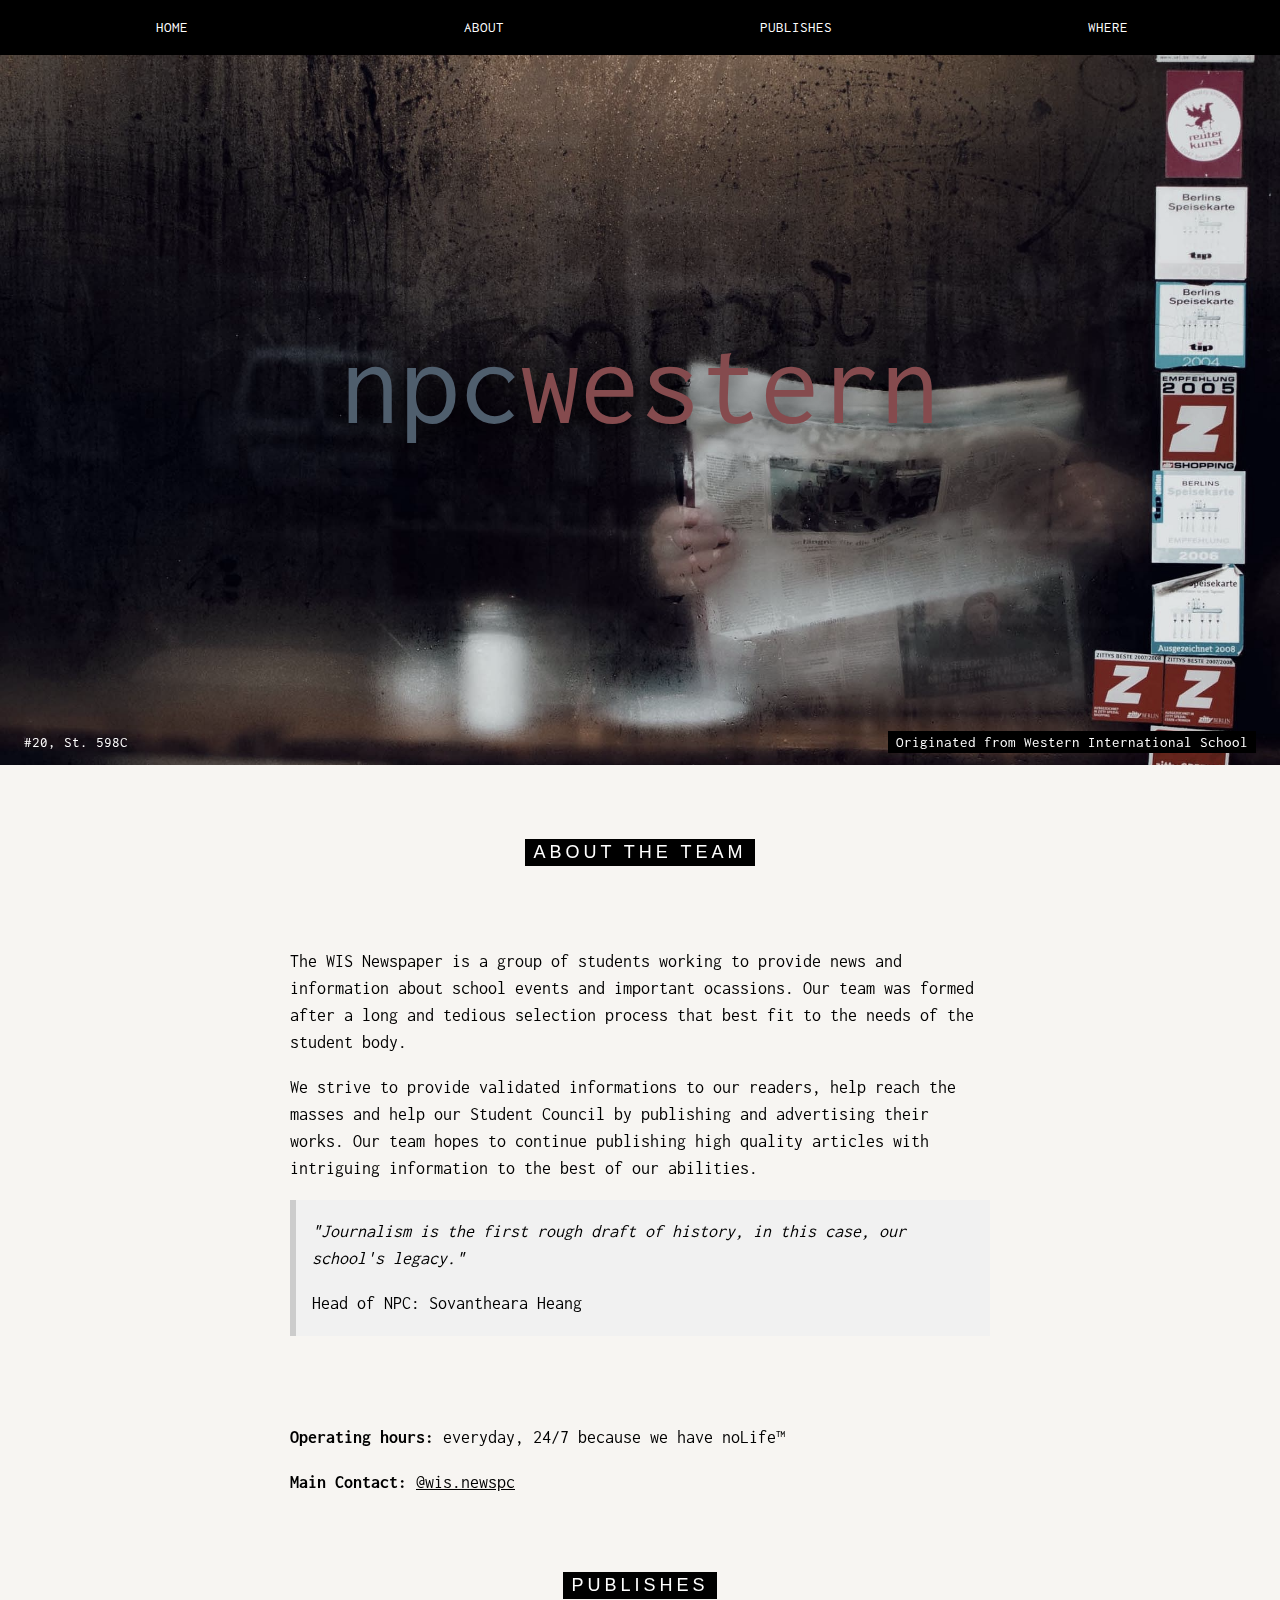
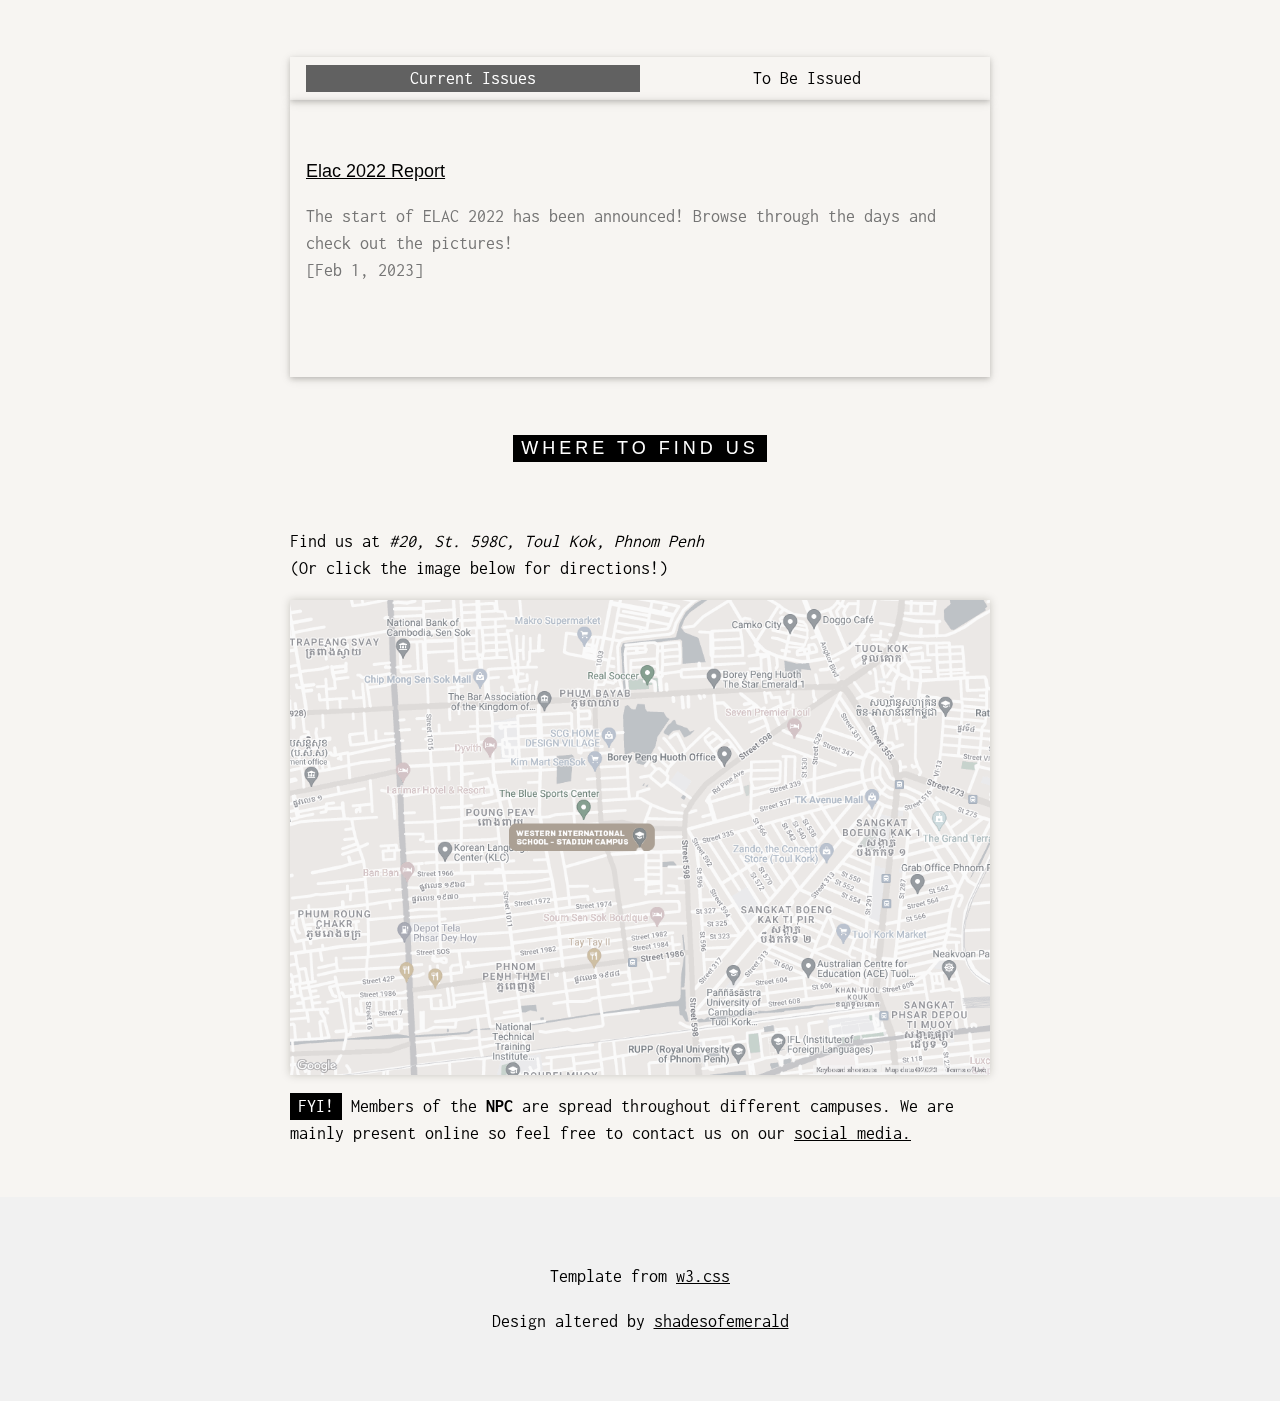
==== commit 0e162f29: "map updated" ====
--- a/index.html
+++ b/index.html
@@ -71,7 +71,7 @@
 <!-- Header with image -->
 <header class="bgimg w3-display-container w3-grayscale-min" id="home">
   <div class="w3-display-bottomright w3-center w3-padding-large w3-hide-small">
-    <span class="w3-tag">From Western International School</span>
+    <span class="w3-tag">Originated from Western International School</span>
   </div>
   <div class="shadow w3-display-middle w3-center">
     <span class="w3-text-white" style="font-size:120px"><font color="#42607F">npc</font><font color="#B23F45">western</font></span>
@@ -87,11 +87,11 @@
 <!-- About Container -->
 <div class="w3-container" id="about">
   <div class="w3-content" style="max-width:700px">
-    <h5 class="w3-center w3-padding-64"><span class="w3-tag w3-wide">ABOUT THE CAFE</span></h5>
+    <h5 class="w3-center w3-padding-64"><span class="w3-tag w3-wide">ABOUT THE TEAM</span></h5>
     <p>The WIS Newspaper is a group of students working to provide news and information about school events and important ocassions. Our team was formed after a long and tedious selection process that best fit to the needs of the student body.</p>
     <p>We strive to provide validated informations to our readers, help reach the masses and help our Student Council by publishing and advertising their works. Our team hopes to continue publishing high quality articles with intriguing information to the best of our abilities.</p>
     <div class="w3-panel w3-leftbar w3-light-grey">
-      <p><i>"Journalism is the first rough draft of history, in this case, our school's history."</i></p>
+      <p><i>"Journalism is the first rough draft of history, in this case, our school's legacy."</i></p>
       <p>Head of NPC: Sovantheara Heang</p>
     </div>
 	<br><br>
@@ -137,9 +137,9 @@
 <div class="w3-container" id="where" style="padding-bottom:32px;">
   <div class="w3-content" style="max-width:700px">
     <h5 class="w3-center w3-padding-48"><span class="w3-tag w3-wide">WHERE TO FIND US</span></h5>
-    <p>Find us at <i>#20, St. 598C, Toul Kok, Phnom Penh</i></p>
-    <img src="img/index/map.png" class="w3-image shadowAlt" style="width:100%">
-    <p><span class="w3-tag">FYI!</span> Members of the <strong>NPC</strong> are spread throughout different campuses. We are mainly present online so feel free to contact us on our social media.</p>
+    <p>Find us at <i>#20, St. 598C, Toul Kok, Phnom Penh</i><br>(Or click the image below for directions!)</p>
+    <a href="https://goo.gl/maps/3snRQ2QykbfpigwT7" title="Western International School" target="_blank" rel="noopener noreferrer" class="w3-hover-text-green"><img src="img/index/map.png" class="w3-image shadowAlt" style="width:100%"></a>
+    <p><span class="w3-tag">FYI!</span> Members of the <strong>NPC</strong> are spread throughout different campuses. We are mainly present online so feel free to contact us on our <a href="https://www.instagram.com/wis.newspc/" target="_blank" rel="noopener noreferrer" class="w3-hover-text-green">social media.</a></p>
   </div>
 </div>
 
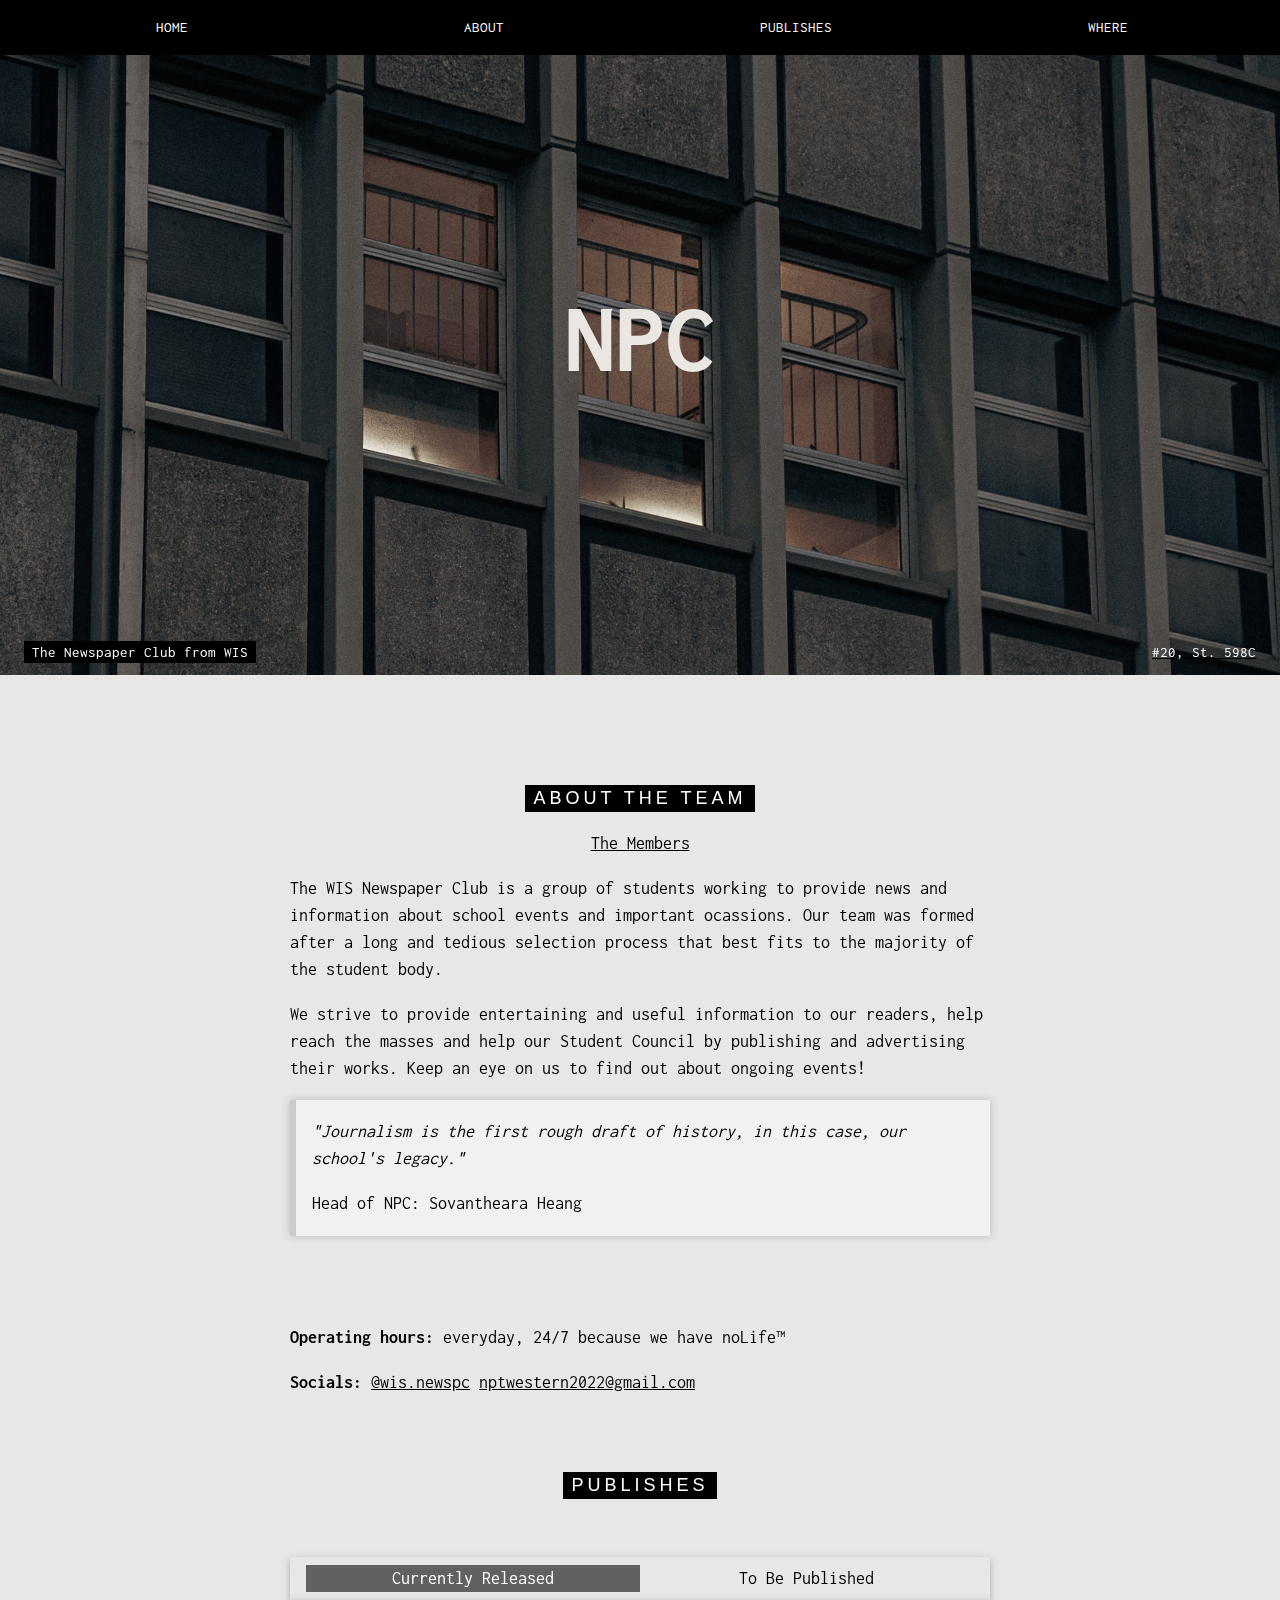
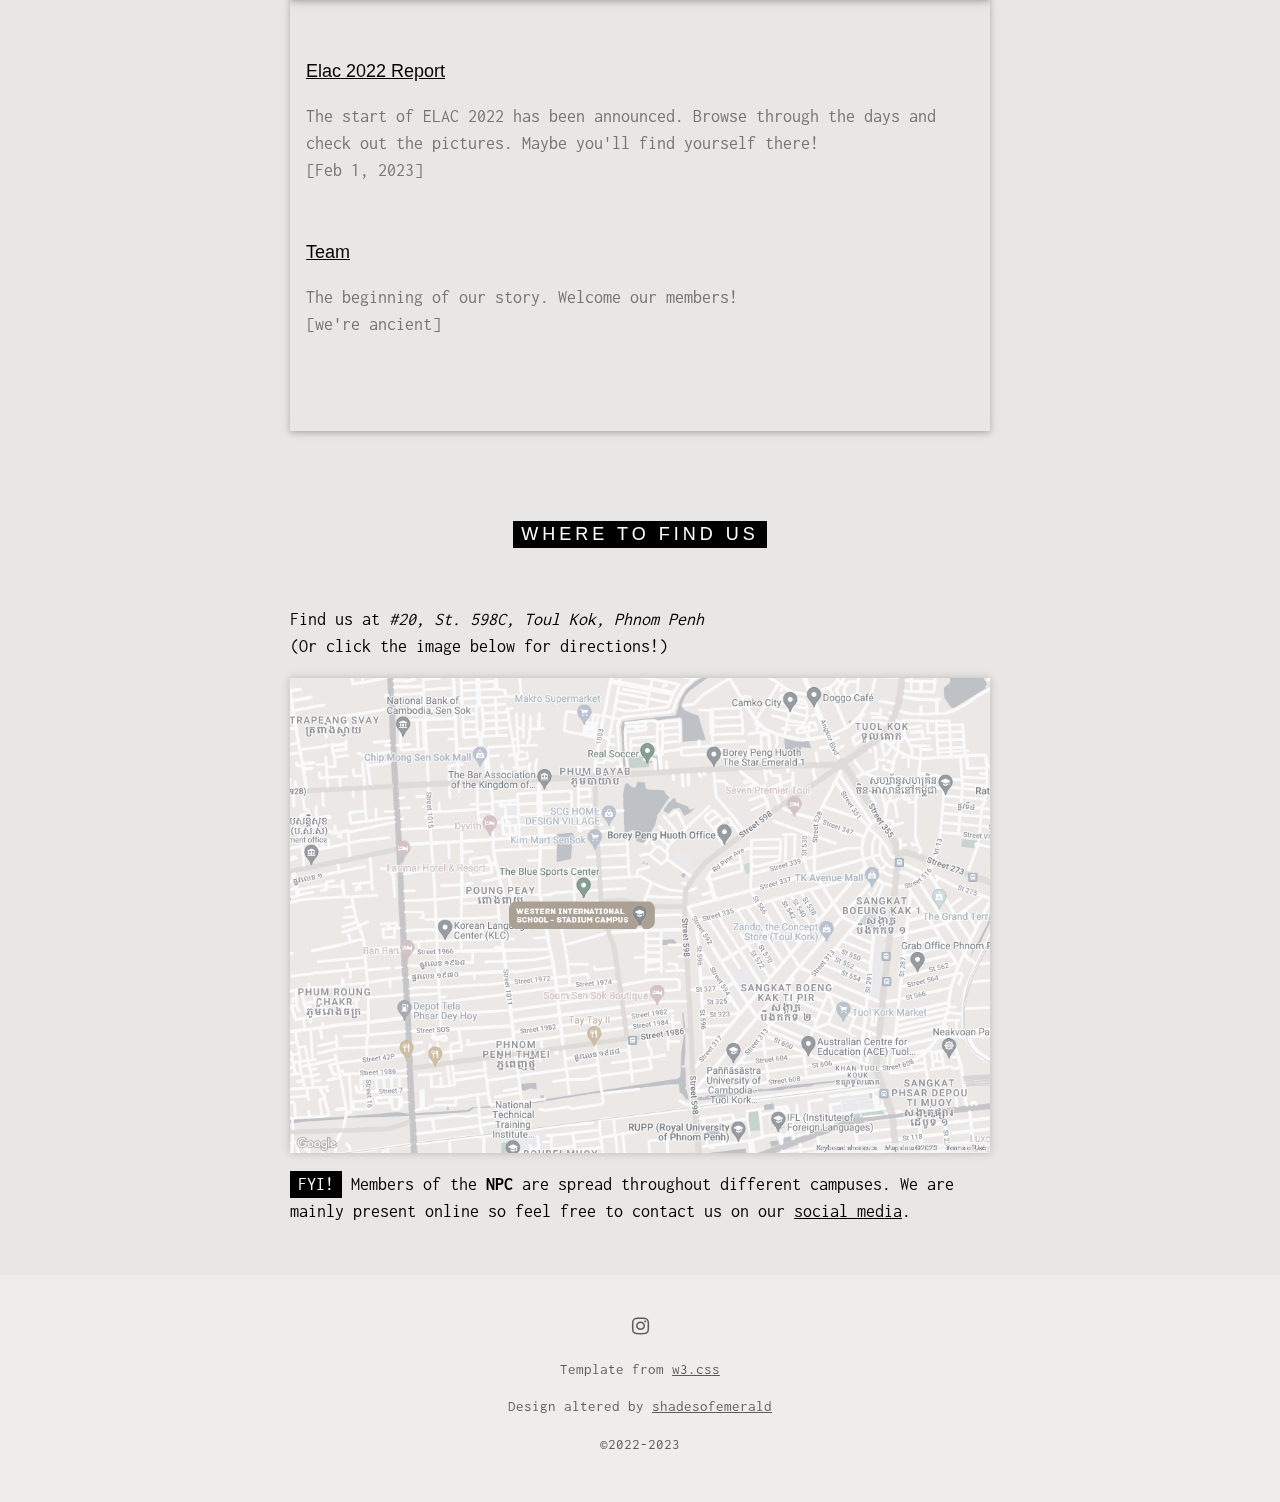
==== commit dffec8f1: "elac2022 and minor fixes" ====
--- a/index.html
+++ b/index.html
@@ -1,22 +1,33 @@
 <!DOCTYPE html>
 <html>
+
 <head>
 <title>npc</title>
 <meta charset="UTF-8">
 <meta name="viewport" content="width=device-width, initial-scale=1">
+<link rel="icon" href="img/logo.png">
 <link rel="stylesheet" href="index.css">
 <link rel="stylesheet" href="https://fonts.googleapis.com/css?family=Inconsolata">
+<link rel="stylesheet" href="https://cdnjs.cloudflare.com/ajax/libs/font-awesome/4.7.0/css/font-awesome.min.css">
 <style>
 body, html {
   height: 100%;
   font-family: "Inconsolata", sans-serif;
 }
 
+i.fa {
+	font-size: 20px;
+}
+
+.padding-x-top {
+	padding-top: 20;
+}
+
 .bgimg {
   background-position: center;
   background-size: cover;
   background-image: url("img/index/background_image.jpg");
-  min-height: 85%;
+  min-height: 75%;
 }
 
 .menu {
@@ -27,10 +38,6 @@
 	filter: drop-shadow(0rem 0.5rem 1rem rgba(0, 0, 0, 1));
 }
 
-.shadowAlt {
-	filter: drop-shadow(0rem 0rem 0.3rem rgba(0, 0, 0, 0.2));
-}
-
 footer.a:link { 
 	text-decoration: none; 
 	}
@@ -46,6 +53,16 @@
 footer.a:active { 
 	text-decoration: none; 
 	}
+
+.w3-top {
+	user-drag: none; 
+	user-select: none;
+	-moz-user-select: none;
+	-webkit-user-drag: none;
+	-webkit-user-select: none;
+	-ms-user-select: none;
+	}	
+
 </style>
 </head>
 <body>
@@ -68,16 +85,28 @@
   </div>
 </div>
 
-<!-- Header with image -->
+<!-- Header with image 
 <header class="bgimg w3-display-container w3-grayscale-min" id="home">
   <div class="w3-display-bottomright w3-center w3-padding-large w3-hide-small">
     <span class="w3-tag">Originated from Western International School</span>
   </div>
-  <div class="shadow w3-display-middle w3-center">
-    <span class="w3-text-white" style="font-size:120px"><font color="#42607F">npc</font><font color="#B23F45">western</font></span>
+    <div class="w3-display-middle w3-center">
+    <span><font color="#42607F">npc</font><font color="#B23F45">western</font></span>
   </div>
   <div class="w3-display-bottomleft w3-center w3-padding-large">
     <span class="w3-text-white">#20, St. 598C</span>
+  </div>
+</header> -->
+
+<header class="bgimg w3-display-container w3-grayscale-min" id="home">
+  <div class="w3-display-bottomleft w3-center w3-padding-large w3-hide-small">
+    <span class="w3-tag">The Newspaper Club from WIS</span>
+  </div>
+  <div class="w3-display-middle w3-center">
+    <span class="w3-text-white" style="font-size:100px"><font color="#ede7dd"><b>NPC</b></font></span>
+  </div>
+  <div class="w3-display-bottomright w3-center w3-padding-large">
+    <a href="https://goo.gl/maps/L8msAGrfxhRXRH1h8" title="Western International School" target="_blank" rel="noopener noreferrer" class="w3-hover-text-green"><span class="w3-text-white">#20, St. 598C</span><a>
   </div>
 </header>
 
@@ -87,16 +116,19 @@
 <!-- About Container -->
 <div class="w3-container" id="about">
   <div class="w3-content" style="max-width:700px">
-    <h5 class="w3-center w3-padding-64"><span class="w3-tag w3-wide">ABOUT THE TEAM</span></h5>
-    <p>The WIS Newspaper is a group of students working to provide news and information about school events and important ocassions. Our team was formed after a long and tedious selection process that best fit to the needs of the student body.</p>
-    <p>We strive to provide validated informations to our readers, help reach the masses and help our Student Council by publishing and advertising their works. Our team hopes to continue publishing high quality articles with intriguing information to the best of our abilities.</p>
-    <div class="w3-panel w3-leftbar w3-light-grey">
+  <div>
+    <h5 class="w3-center padding-100"><span class="w3-tag w3-wide">ABOUT THE TEAM</span></h5>
+	<p class="w3-center"><a href="publishes/team.html" class="w3-hover-text-green">The Members</a></p>
+	</div>
+    <p>The WIS Newspaper Club is a group of students working to provide news and information about school events and important ocassions. Our team was formed after a long and tedious selection process that best fits to the majority of the student body.</p>
+    <p>We strive to provide entertaining and useful information to our readers, help reach the masses and help our Student Council by publishing and advertising their works. Keep an eye on us to find out about ongoing events!</p>
+    <div class="w3-panel w3-leftbar w3-light-grey shadowAlt">
       <p><i>"Journalism is the first rough draft of history, in this case, our school's legacy."</i></p>
       <p>Head of NPC: Sovantheara Heang</p>
     </div>
 	<br><br>
     <p><strong>Operating hours:</strong> everyday, 24/7 because we have noLife™</p>
-    <p><strong>Main Contact: </strong><a href="https://www.instagram.com/wis.newspc/" target="_blank" rel="noopener noreferrer" class="w3-hover-text-green">@wis.newspc</a></p>
+    <p><strong>Socials: </strong><a href="https://www.instagram.com/wis.newspc/" target="_blank" rel="noopener noreferrer" class="w3-hover-text-green">@wis.newspc</a> <a href=mailto:nptwestern2022@gmail.com?subject=Contacting%20NPC target="_blank" rel="noopener noreferrer" class="w3-hover-text-green"> nptwestern2022@gmail.com</a></p>
   </div>
 </div>
 
@@ -105,30 +137,40 @@
   <div class="w3-content" style="max-width:700px">
  
     <h5 class="w3-center w3-padding-48"><span class="w3-tag w3-wide">PUBLISHES</span></h5>
+
   
     <div class="w3-row w3-center w3-card w3-padding">
       <a href="javascript:void(0)" onclick="openMenu(event, 'Issues');" id="myLink">
-        <div class="w3-col s6 tablink">Current Issues</div>
+        <div class="w3-col s6 tablink">Currently Released</div>
       </a>
       <a href="javascript:void(0)" onclick="openMenu(event, 'tobeIssued');">
-        <div class="w3-col s6 tablink">To Be Issued</div>
+        <div class="w3-col s6 tablink">To Be Published</div>
       </a>
     </div>
 
+<!-- ###Currently Released### -->
     <div id="Issues" class="w3-container menu w3-padding-48 w3-card">
 	
-<!-- <a href="" class="w3-hover-text-green"></a> -->
+<!--Section-->
       <h5><a href="publishes/elac2022.html" class="w3-hover-text-green">Elac 2022 Report</a></h5>
-      <p class="w3-text-grey">The start of ELAC 2022 has been announced! Browse through the days and check out the pictures!<br>[Feb 1, 2023]</p><br>
-
-    </div>
-
+      <p class="w3-text-grey">The start of ELAC 2022 has been announced. Browse through the days and check out the pictures. Maybe you'll find yourself there!<br>[Feb 1, 2023]</p><br>
+	  
+<!--Section-->
+      <h5><a href="publishes/team.html" class="w3-hover-text-green">Team</a></h5>
+      <p class="w3-text-grey">The beginning of our story. Welcome our members!<br>[we're ancient]</p><br>
+
+
+    </div>
+
+
+
+<!-- ###To Be Published### -->
     <div id="tobeIssued" class="w3-container menu w3-padding-48 w3-card">
 	
-<!-- <a href="" class="w3-hover-text-green"></a> -->
+<!--Section-->
       <h5>School Fair 2023</h5>
       <p class="w3-text-grey">Come one, come all! Our main campus has opened it's doors to all visitors to celebrate this joyous event!<br>[Feb 27, 2023]</p><br>
-
+	  
     </div>  
   </div>
 </div>
@@ -136,17 +178,20 @@
 <!-- Contact/Area Container -->
 <div class="w3-container" id="where" style="padding-bottom:32px;">
   <div class="w3-content" style="max-width:700px">
-    <h5 class="w3-center w3-padding-48"><span class="w3-tag w3-wide">WHERE TO FIND US</span></h5>
+    <h5 class="w3-center w3-padding-48-alt"><span class="w3-tag w3-wide">WHERE TO FIND US</span></h5>
     <p>Find us at <i>#20, St. 598C, Toul Kok, Phnom Penh</i><br>(Or click the image below for directions!)</p>
-    <a href="https://goo.gl/maps/3snRQ2QykbfpigwT7" title="Western International School" target="_blank" rel="noopener noreferrer" class="w3-hover-text-green"><img src="img/index/map.png" class="w3-image shadowAlt" style="width:100%"></a>
-    <p><span class="w3-tag">FYI!</span> Members of the <strong>NPC</strong> are spread throughout different campuses. We are mainly present online so feel free to contact us on our <a href="https://www.instagram.com/wis.newspc/" target="_blank" rel="noopener noreferrer" class="w3-hover-text-green">social media.</a></p>
+    <a href="https://goo.gl/maps/L8msAGrfxhRXRH1h8" title="Western International School" target="_blank" rel="noopener noreferrer" class="w3-hover-text-green"><img src="img/index/map.png" class="w3-image shadowAlt" style="width:100%"></a>
+    <p><span class="w3-tag">FYI!</span> Members of the <strong>NPC</strong> are spread throughout different campuses. We are mainly present online so feel free to contact us on our <a href="https://www.instagram.com/wis.newspc/" target="_blank" rel="noopener noreferrer" class="w3-hover-text-green">social media</a>.</p>
   </div>
 </div>
 
 <!-- Footer -->
-<footer class="w3-center w3-light-grey w3-padding-48 w3-large">
-  <p>Template from <a href="https://www.w3schools.com/w3css/default.asp" title="W3.CSS" target="_blank" rel="noopener noreferrer" class="w3-hover-text-green">w3.css</a></p>
-  <p>Design altered by <a href="https://github.com/ShadesOfEmerald" target="_blank" rel="noopener noreferrer" class="w3-hover-text-green">shadesofemerald</a></p>
+<footer class="w3-container w3-padding-32 w3-light-grey w3-center w3-opacity w3-xlarge">
+  <a href="https://www.instagram.com/wis.newspc/" target="_blank" rel="noopener noreferrer" class="w3-hover-text-green"><i class="fa fa-instagram w3-hover-opacity"></i></a>
+
+  <p class="w3-medium">Template from <a href="https://www.w3schools.com/w3css/default.asp" target="_blank" class="w3-hover-text-green">w3.css</a></p>
+  <p class="w3-medium">Design altered by <a href="https://github.com/ShadesOfEmerald" target="_blank" rel="noopener noreferrer" class="w3-hover-text-green">shadesofemerald</a></p>
+  <p class="w3-medium">©2022-2023</p>
 </footer>
 
 <script>
--- a/index.css
+++ b/index.css
@@ -10,11 +10,6 @@
  * 1. Correct the line height in all browsers.
  * 2. Prevent adjustments of font size after orientation changes in iOS.
  */
-
-html {
-  line-height: 1.15; /* 1 */
-  -webkit-text-size-adjust: 100%; /* 2 */
-}
 
 /* Sections
    ========================================================================== */
@@ -353,215 +348,1849 @@
 
 
 
-/* W3 CSS */
-
-
-html,body{font-family:Verdana,sans-serif;font-size:15px;line-height:1.5}html{overflow-x:hidden}
-h1{font-size:36px}h2{font-size:30px}h3{font-size:24px}h4{font-size:20px}h5{font-size:18px}h6{font-size:16px}
-.w3-serif{font-family:serif}.w3-sans-serif{font-family:sans-serif}.w3-cursive{font-family:cursive}.w3-monospace{font-family:monospace}
-h1,h2,h3,h4,h5,h6{font-family:"Segoe UI",Arial,sans-serif;font-weight:400;margin:10px 0}.w3-wide{letter-spacing:4px}
-hr{border:0;border-top:1px solid #eee;margin:20px 0}
-.w3-image{max-width:100%;height:auto}img{vertical-align:middle}a{color:inherit}
-.w3-table,.w3-table-all{border-collapse:collapse;border-spacing:0;width:100%;display:table}.w3-table-all{border:1px solid #ccc}
-.w3-bordered tr,.w3-table-all tr{border-bottom:1px solid #ddd}.w3-striped tbody tr:nth-child(even){background-color:#f1f1f1}
-.w3-table-all tr:nth-child(odd){background-color:#fff}.w3-table-all tr:nth-child(even){background-color:#f1f1f1}
-.w3-hoverable tbody tr:hover,.w3-ul.w3-hoverable li:hover{background-color:#ccc}.w3-centered tr th,.w3-centered tr td{text-align:center}
-.w3-table td,.w3-table th,.w3-table-all td,.w3-table-all th{padding:8px 8px;display:table-cell;text-align:left;vertical-align:top}
-.w3-table th:first-child,.w3-table td:first-child,.w3-table-all th:first-child,.w3-table-all td:first-child{padding-left:16px}
-.w3-btn,.w3-button{border:none;display:inline-block;padding:8px 16px;vertical-align:middle;overflow:hidden;text-decoration:none;color:inherit;background-color:inherit;text-align:center;cursor:pointer;white-space:nowrap}
-.w3-btn:hover{box-shadow:0 8px 16px 0 rgba(0,0,0,0.2),0 6px 20px 0 rgba(0,0,0,0.19)}
-.w3-btn,.w3-button{-webkit-touch-callout:none;-webkit-user-select:none;-khtml-user-select:none;-moz-user-select:none;-ms-user-select:none;user-select:none}   
-.w3-disabled,.w3-btn:disabled,.w3-button:disabled{cursor:not-allowed;opacity:0.3}.w3-disabled *,:disabled *{pointer-events:none}
-.w3-btn.w3-disabled:hover,.w3-btn:disabled:hover{box-shadow:none}
-.w3-badge,.w3-tag{background-color:#000;color:#fff;display:inline-block;padding-left:8px;padding-right:8px;text-align:center}.w3-badge{border-radius:50%}
-.w3-ul{list-style-type:none;padding:0;margin:0}.w3-ul li{padding:8px 16px;border-bottom:1px solid #ddd}.w3-ul li:last-child{border-bottom:none}
-.w3-tooltip,.w3-display-container{position:relative}.w3-tooltip .w3-text{display:none}.w3-tooltip:hover .w3-text{display:inline-block}
-.w3-ripple:active{opacity:0.5}.w3-ripple{transition:opacity 0s}
-.w3-input{padding:8px;display:block;border:none;border-bottom:1px solid #ccc;width:100%}
-.w3-select{padding:9px 0;width:100%;border:none;border-bottom:1px solid #ccc}
-.w3-dropdown-click,.w3-dropdown-hover{position:relative;display:inline-block;cursor:pointer}
-.w3-dropdown-hover:hover .w3-dropdown-content{display:block}
-.w3-dropdown-hover:first-child,.w3-dropdown-click:hover{background-color:#ccc;color:#000}
-.w3-dropdown-hover:hover > .w3-button:first-child,.w3-dropdown-click:hover > .w3-button:first-child{background-color:#ccc;color:#000}
-.w3-dropdown-content{cursor:auto;color:#000;background-color:#fff;display:none;position:absolute;min-width:160px;margin:0;padding:0;z-index:1}
-.w3-check,.w3-radio{width:24px;height:24px;position:relative;top:6px}
-.w3-sidebar{height:100%;width:200px;background-color:#fff;position:fixed!important;z-index:1;overflow:auto}
-.w3-bar-block .w3-dropdown-hover,.w3-bar-block .w3-dropdown-click{width:100%}
-.w3-bar-block .w3-dropdown-hover .w3-dropdown-content,.w3-bar-block .w3-dropdown-click .w3-dropdown-content{min-width:100%}
-.w3-bar-block .w3-dropdown-hover .w3-button,.w3-bar-block .w3-dropdown-click .w3-button{width:100%;text-align:left;padding:8px 16px}
-.w3-main,#main{transition:margin-left .4s}
-.w3-modal{z-index:3;display:none;padding-top:100px;position:fixed;left:0;top:0;width:100%;height:100%;overflow:auto;background-color:rgb(0,0,0);background-color:rgba(0,0,0,0.4)}
-.w3-modal-content{margin:auto;background-color:#fff;position:relative;padding:0;outline:0;width:600px}
-.w3-bar{width:100%;overflow:hidden}.w3-center .w3-bar{display:inline-block;width:auto}
-.w3-bar .w3-bar-item{padding:8px 16px;float:left;width:auto;border:none;display:block;outline:0}
-.w3-bar .w3-dropdown-hover,.w3-bar .w3-dropdown-click{position:static;float:left}
-.w3-bar .w3-button{white-space:normal}
-.w3-bar-block .w3-bar-item{width:100%;display:block;padding:8px 16px;text-align:left;border:none;white-space:normal;float:none;outline:0}
-.w3-bar-block.w3-center .w3-bar-item{text-align:center}.w3-block{display:block;width:100%}
-.w3-responsive{display:block;overflow-x:auto}
-.w3-container:after,.w3-container:before,.w3-panel:after,.w3-panel:before,.w3-row:after,.w3-row:before,.w3-row-padding:after,.w3-row-padding:before,
-.w3-cell-row:before,.w3-cell-row:after,.w3-clear:after,.w3-clear:before,.w3-bar:before,.w3-bar:after{content:"";display:table;clear:both}
-.w3-col,.w3-half,.w3-third,.w3-twothird,.w3-threequarter,.w3-quarter{float:left;width:100%}
-.w3-col.s1{width:8.33333%}.w3-col.s2{width:16.66666%}.w3-col.s3{width:24.99999%}.w3-col.s4{width:33.33333%}
-.w3-col.s5{width:41.66666%}.w3-col.s6{width:49.99999%}.w3-col.s7{width:58.33333%}.w3-col.s8{width:66.66666%}
-.w3-col.s9{width:74.99999%}.w3-col.s10{width:83.33333%}.w3-col.s11{width:91.66666%}.w3-col.s12{width:99.99999%}
-@media (min-width:601px){.w3-col.m1{width:8.33333%}.w3-col.m2{width:16.66666%}.w3-col.m3,.w3-quarter{width:24.99999%}.w3-col.m4,.w3-third{width:33.33333%}
-.w3-col.m5{width:41.66666%}.w3-col.m6,.w3-half{width:49.99999%}.w3-col.m7{width:58.33333%}.w3-col.m8,.w3-twothird{width:66.66666%}
-.w3-col.m9,.w3-threequarter{width:74.99999%}.w3-col.m10{width:83.33333%}.w3-col.m11{width:91.66666%}.w3-col.m12{width:99.99999%}}
-@media (min-width:993px){.w3-col.l1{width:8.33333%}.w3-col.l2{width:16.66666%}.w3-col.l3{width:24.99999%}.w3-col.l4{width:33.33333%}
-.w3-col.l5{width:41.66666%}.w3-col.l6{width:49.99999%}.w3-col.l7{width:58.33333%}.w3-col.l8{width:66.66666%}
-.w3-col.l9{width:74.99999%}.w3-col.l10{width:83.33333%}.w3-col.l11{width:91.66666%}.w3-col.l12{width:99.99999%}}
-.w3-rest{overflow:hidden}.w3-stretch{margin-left:-16px;margin-right:-16px}
-.w3-content,.w3-auto{margin-left:auto;margin-right:auto}.w3-content{max-width:980px}.w3-auto{max-width:1140px}
-.w3-cell-row{display:table;width:100%}.w3-cell{display:table-cell}
-.w3-cell-top{vertical-align:top}.w3-cell-middle{vertical-align:middle}.w3-cell-bottom{vertical-align:bottom}
-.w3-hide{display:none!important}.w3-show-block,.w3-show{display:block!important}.w3-show-inline-block{display:inline-block!important}
-@media (max-width:1205px){.w3-auto{max-width:95%}}
-@media (max-width:600px){.w3-modal-content{margin:0 10px;width:auto!important}.w3-modal{padding-top:30px}
-.w3-dropdown-hover.w3-mobile .w3-dropdown-content,.w3-dropdown-click.w3-mobile .w3-dropdown-content{position:relative}	
-.w3-hide-small{display:none!important}.w3-mobile{display:block;width:100%!important}.w3-bar-item.w3-mobile,.w3-dropdown-hover.w3-mobile,.w3-dropdown-click.w3-mobile{text-align:center}
-.w3-dropdown-hover.w3-mobile,.w3-dropdown-hover.w3-mobile .w3-btn,.w3-dropdown-hover.w3-mobile .w3-button,.w3-dropdown-click.w3-mobile,.w3-dropdown-click.w3-mobile .w3-btn,.w3-dropdown-click.w3-mobile .w3-button{width:100%}}
-@media (max-width:768px){.w3-modal-content{width:500px}.w3-modal{padding-top:50px}}
-@media (min-width:993px){.w3-modal-content{width:900px}.w3-hide-large{display:none!important}.w3-sidebar.w3-collapse{display:block!important}}
-@media (max-width:992px) and (min-width:601px){.w3-hide-medium{display:none!important}}
-@media (max-width:992px){.w3-sidebar.w3-collapse{display:none}.w3-main{margin-left:0!important;margin-right:0!important}.w3-auto{max-width:100%}}
-.w3-top,.w3-bottom{position:fixed;width:100%;z-index:1}.w3-top{top:0}.w3-bottom{bottom:0}
-.w3-overlay{position:fixed;display:none;width:100%;height:100%;top:0;left:0;right:0;bottom:0;background-color:rgba(0,0,0,0.5);z-index:2}
-.w3-display-topleft{position:absolute;left:0;top:0}.w3-display-topright{position:absolute;right:0;top:0}
-.w3-display-bottomleft{position:absolute;left:0;bottom:0}.w3-display-bottomright{position:absolute;right:0;bottom:0}
-.w3-display-middle{position:absolute;top:50%;left:50%;transform:translate(-50%,-50%);-ms-transform:translate(-50%,-50%)}
-.w3-display-left{position:absolute;top:50%;left:0%;transform:translate(0%,-50%);-ms-transform:translate(-0%,-50%)}
-.w3-display-right{position:absolute;top:50%;right:0%;transform:translate(0%,-50%);-ms-transform:translate(0%,-50%)}
-.w3-display-topmiddle{position:absolute;left:50%;top:0;transform:translate(-50%,0%);-ms-transform:translate(-50%,0%)}
-.w3-display-bottommiddle{position:absolute;left:50%;bottom:0;transform:translate(-50%,0%);-ms-transform:translate(-50%,0%)}
-.w3-display-container:hover .w3-display-hover{display:block}.w3-display-container:hover span.w3-display-hover{display:inline-block}.w3-display-hover{display:none}
-.w3-display-position{position:absolute}
-.w3-circle{border-radius:50%}
-.w3-round-small{border-radius:2px}.w3-round,.w3-round-medium{border-radius:4px}.w3-round-large{border-radius:8px}.w3-round-xlarge{border-radius:16px}.w3-round-xxlarge{border-radius:32px}
-.w3-row-padding,.w3-row-padding>.w3-half,.w3-row-padding>.w3-third,.w3-row-padding>.w3-twothird,.w3-row-padding>.w3-threequarter,.w3-row-padding>.w3-quarter,.w3-row-padding>.w3-col{padding:0 8px}
-.w3-container,.w3-panel{padding:0.01em 16px}.w3-panel{margin-top:16px;margin-bottom:16px}
-.w3-code,.w3-codespan{font-family:Consolas,"courier new";font-size:16px}
-.w3-code{width:auto;background-color:#fff;padding:8px 12px;border-left:4px solid #4CAF50;word-wrap:break-word}
-.w3-codespan{color:crimson;background-color:#f1f1f1;padding-left:4px;padding-right:4px;font-size:110%}
-.w3-card,.w3-card-2{box-shadow:0 2px 5px 0 rgba(0,0,0,0.16),0 2px 10px 0 rgba(0,0,0,0.12)}
-.w3-card-4,.w3-hover-shadow:hover{box-shadow:0 4px 10px 0 rgba(0,0,0,0.2),0 4px 20px 0 rgba(0,0,0,0.19)}
-.w3-spin{animation:w3-spin 2s infinite linear}@keyframes w3-spin{0%{transform:rotate(0deg)}100%{transform:rotate(359deg)}}
-.w3-animate-fading{animation:fading 10s infinite}@keyframes fading{0%{opacity:0}50%{opacity:1}100%{opacity:0}}
-.w3-animate-opacity{animation:opac 0.8s}@keyframes opac{from{opacity:0} to{opacity:1}}
-.w3-animate-top{position:relative;animation:animatetop 0.4s}@keyframes animatetop{from{top:-300px;opacity:0} to{top:0;opacity:1}}
-.w3-animate-left{position:relative;animation:animateleft 0.4s}@keyframes animateleft{from{left:-300px;opacity:0} to{left:0;opacity:1}}
-.w3-animate-right{position:relative;animation:animateright 0.4s}@keyframes animateright{from{right:-300px;opacity:0} to{right:0;opacity:1}}
-.w3-animate-bottom{position:relative;animation:animatebottom 0.4s}@keyframes animatebottom{from{bottom:-300px;opacity:0} to{bottom:0;opacity:1}}
-.w3-animate-zoom {animation:animatezoom 0.6s}@keyframes animatezoom{from{transform:scale(0)} to{transform:scale(1)}}
-.w3-animate-input{transition:width 0.4s ease-in-out}.w3-animate-input:focus{width:100%!important}
-.w3-opacity,.w3-hover-opacity:hover{opacity:0.60}.w3-opacity-off,.w3-hover-opacity-off:hover{opacity:1}
-.w3-opacity-max{opacity:0.25}.w3-opacity-min{opacity:0.75}
-.w3-greyscale-max,.w3-grayscale-max,.w3-hover-greyscale:hover,.w3-hover-grayscale:hover{filter:grayscale(100%)}
-.w3-greyscale,.w3-grayscale{filter:grayscale(75%)}.w3-greyscale-min,.w3-grayscale-min{filter:grayscale(50%)}
-.w3-sepia{filter:sepia(75%)}.w3-sepia-max,.w3-hover-sepia:hover{filter:sepia(100%)}.w3-sepia-min{filter:sepia(50%)}
-.w3-tiny{font-size:10px!important}.w3-small{font-size:12px!important}.w3-medium{font-size:15px!important}.w3-large{font-size:18px!important}
-.w3-xlarge{font-size:24px!important}.w3-xxlarge{font-size:36px!important}.w3-xxxlarge{font-size:48px!important}.w3-jumbo{font-size:64px!important}
-.w3-left-align{text-align:left!important}.w3-right-align{text-align:right!important}.w3-justify{text-align:justify!important}.w3-center{text-align:center!important}
-.w3-border-0{border:0!important}.w3-border{border:1px solid #ccc!important}
-.w3-border-top{border-top:1px solid #ccc!important}.w3-border-bottom{border-bottom:1px solid #ccc!important}
-.w3-border-left{border-left:1px solid #ccc!important}.w3-border-right{border-right:1px solid #ccc!important}
-.w3-topbar{border-top:6px solid #ccc!important}.w3-bottombar{border-bottom:6px solid #ccc!important}
-.w3-leftbar{border-left:6px solid #ccc!important}.w3-rightbar{border-right:6px solid #ccc!important}
-.w3-section,.w3-code{margin-top:16px!important;margin-bottom:16px!important}
-.w3-margin{margin:16px!important}.w3-margin-top{margin-top:16px!important}.w3-margin-bottom{margin-bottom:16px!important}
-.w3-margin-left{margin-left:16px!important}.w3-margin-right{margin-right:16px!important}
-.w3-padding-small{padding:4px 8px!important}.w3-padding{padding:8px 16px!important}.w3-padding-large{padding:12px 24px!important}
-.w3-padding-16{padding-top:16px!important;padding-bottom:16px!important}.w3-padding-24{padding-top:24px!important;padding-bottom:24px!important}
-.w3-padding-32{padding-top:32px!important;padding-bottom:32px!important}.w3-padding-48{padding-top:48px!important;padding-bottom:48px!important}
-.w3-padding-64{padding-top:64px!important;padding-bottom:64px!important}
-.w3-padding-top-64{padding-top:64px!important}.w3-padding-top-48{padding-top:48px!important}
-.w3-padding-top-32{padding-top:32px!important}.w3-padding-top-24{padding-top:24px!important}
-.w3-left{float:left!important}.w3-right{float:right!important}
-.w3-button:hover{color:#000!important;background-color:#ccc!important}
-.w3-transparent,.w3-hover-none:hover{background-color:transparent!important}
-.w3-hover-none:hover{box-shadow:none!important}
+
+
+/*================================================*/
+
+
+/*about team more button*/
+.aboutMore {
+	position: absolute;
+	top: 5%;
+	left:49%;
+}
+
+
+
+
+
+
+
+
+
+
+
+
+
+
+
+
+
+
+
+
+
+
+
+
+
+
+
+
+
+
+
+
+
+
+/* W3.CSS 4.15 December 2020 by Jan Egil and Borge Refsnes */
+html {
+    box-sizing: border-box
+}
+
+*,*:before,*:after {
+    box-sizing: inherit
+}
+
+/* Extract from normalize.css by Nicolas Gallagher and Jonathan Neal git.io/normalize */
+html {
+    -ms-text-size-adjust: 100%;
+    -webkit-text-size-adjust: 100%
+}
+
+body {
+    margin: 0
+}
+
+article,aside,details,figcaption,figure,footer,header,main,menu,nav,section {
+    display: block
+}
+
+summary {
+    display: list-item
+}
+
+audio,canvas,progress,video {
+    display: inline-block
+}
+
+progress {
+    vertical-align: baseline
+}
+
+audio:not([controls]) {
+    display: none;
+    height: 0
+}
+
+[hidden],template {
+    display: none
+}
+
+a {
+    background-color: transparent
+}
+
+a:active,a:hover {
+    outline-width: 0
+}
+
+abbr[title] {
+    border-bottom: none;
+    text-decoration: underline;
+    text-decoration: underline dotted
+}
+
+b,strong {
+    font-weight: bolder
+}
+
+dfn {
+    font-style: italic
+}
+
+mark {
+    background: #ff0;
+    color: #000
+}
+
+small {
+    font-size: 80%
+}
+
+sub,sup {
+    font-size: 75%;
+    line-height: 0;
+    position: relative;
+    vertical-align: baseline
+}
+
+sub {
+    bottom: -0.25em
+}
+
+sup {
+    top: -0.5em
+}
+
+figure {
+    margin: 1em 40px
+}
+
+img {
+    border-style: none
+}
+
+code,kbd,pre,samp {
+    font-family: monospace,monospace;
+    font-size: 1em
+}
+
+hr {
+    box-sizing: content-box;
+    height: 0;
+    overflow: visible
+}
+
+button,input,select,textarea,optgroup {
+    font: inherit;
+    margin: 0
+}
+
+optgroup {
+    font-weight: bold
+}
+
+button,input {
+    overflow: visible
+}
+
+button,select {
+    text-transform: none
+}
+
+button,[type=button],[type=reset],[type=submit] {
+    -webkit-appearance: button
+}
+
+button::-moz-focus-inner,[type=button]::-moz-focus-inner,[type=reset]::-moz-focus-inner,[type=submit]::-moz-focus-inner {
+    border-style: none;
+    padding: 0
+}
+
+button:-moz-focusring,[type=button]:-moz-focusring,[type=reset]:-moz-focusring,[type=submit]:-moz-focusring {
+    outline: 1px dotted ButtonText
+}
+
+fieldset {
+    border: 1px solid #c0c0c0;
+    margin: 0 2px;
+    padding: .35em .625em .75em
+}
+
+legend {
+    color: inherit;
+    display: table;
+    max-width: 100%;
+    padding: 0;
+    white-space: normal
+}
+
+textarea {
+    overflow: auto
+}
+
+[type=checkbox],[type=radio] {
+    padding: 0
+}
+
+[type=number]::-webkit-inner-spin-button,[type=number]::-webkit-outer-spin-button {
+    height: auto
+}
+
+[type=search] {
+    -webkit-appearance: textfield;
+    outline-offset: -2px
+}
+
+[type=search]::-webkit-search-decoration {
+    -webkit-appearance: none
+}
+
+::-webkit-file-upload-button {
+    -webkit-appearance: button;
+    font: inherit
+}
+
+/* End extract */
+html,body {
+    font-family: Verdana,sans-serif;
+    font-size: 15px;
+    line-height: 1.5
+}
+
+html {
+    overflow-x: hidden
+}
+
+h1 {
+    font-size: 36px
+}
+
+h2 {
+    font-size: 30px
+}
+
+h3 {
+    font-size: 24px
+}
+
+h4 {
+    font-size: 20px
+}
+
+h5 {
+    font-size: 18px
+}
+
+h6 {
+    font-size: 16px
+}
+
+
+
+
+
+i.fa {
+	font-size: 20px;
+}
+
+
+
+
+
+
+
+
+
+
+
+
+
+
+
+
+
+
+
+
+.w3-serif {
+    font-family: serif
+}
+
+.w3-sans-serif {
+    font-family: sans-serif
+}
+
+.w3-cursive {
+    font-family: cursive
+}
+
+.w3-monospace {
+    font-family: monospace
+}
+
+h1,h2,h3,h4,h5,h6 {
+    font-family: "Segoe UI",Arial,sans-serif;
+    font-weight: 400;
+    margin: 10px 0
+}
+
+.w3-wide {
+    letter-spacing: 4px
+}
+
+hr {
+    border: 0;
+    border-top: 1px solid #eee;
+    margin: 20px 0
+}
+
+.w3-image {
+    max-width: 100%;
+    height: auto
+}
+
+img {
+    vertical-align: middle
+}
+
+a {
+    color: inherit
+}
+
+.w3-table,.w3-table-all {
+    border-collapse: collapse;
+    border-spacing: 0;
+    width: 100%;
+    display: table
+}
+
+.w3-table-all {
+    border: 1px solid #ccc
+}
+
+.w3-bordered tr,.w3-table-all tr {
+    border-bottom: 1px solid #ddd
+}
+
+.w3-striped tbody tr:nth-child(even) {
+    background-color: #f1f1f1
+}
+
+.w3-table-all tr:nth-child(odd) {
+    background-color: #fff
+}
+
+.w3-table-all tr:nth-child(even) {
+    background-color: #f1f1f1
+}
+
+.w3-hoverable tbody tr:hover,.w3-ul.w3-hoverable li:hover {
+    background-color: #ccc
+}
+
+.w3-centered tr th,.w3-centered tr td {
+    text-align: center
+}
+
+.w3-table td,.w3-table th,.w3-table-all td,.w3-table-all th {
+    padding: 8px 8px;
+    display: table-cell;
+    text-align: left;
+    vertical-align: top
+}
+
+.w3-table th:first-child,.w3-table td:first-child,.w3-table-all th:first-child,.w3-table-all td:first-child {
+    padding-left: 16px
+}
+
+.w3-btn,.w3-button {
+    border: none;
+    display: inline-block;
+    padding: 8px 16px;
+    vertical-align: middle;
+    overflow: hidden;
+    text-decoration: none;
+    color: inherit;
+    background-color: inherit;
+    text-align: center;
+    cursor: pointer;
+    white-space: nowrap
+}
+
+.w3-btn:hover {
+    box-shadow: 0 8px 16px 0 rgba(0,0,0,0.2),0 6px 20px 0 rgba(0,0,0,0.19)
+}
+
+.w3-btn,.w3-button {
+    -webkit-touch-callout: none;
+    -webkit-user-select: none;
+    -khtml-user-select: none;
+    -moz-user-select: none;
+    -ms-user-select: none;
+    user-select: none
+}
+
+.w3-disabled,.w3-btn:disabled,.w3-button:disabled {
+    cursor: not-allowed;
+    opacity: 0.3
+}
+
+.w3-disabled *,:disabled * {
+    pointer-events: none
+}
+
+.w3-btn.w3-disabled:hover,.w3-btn:disabled:hover {
+    box-shadow: none
+}
+
+.w3-badge,.w3-tag {
+    background-color: #000;
+    color: #fff;
+    display: inline-block;
+    padding-left: 8px;
+    padding-right: 8px;
+    text-align: center
+}
+
+.w3-badge {
+    border-radius: 50%
+}
+
+.w3-ul {
+    list-style-type: none;
+    padding: 0;
+    margin: 0
+}
+
+.w3-ul li {
+    padding: 8px 16px;
+    border-bottom: 1px solid #ddd
+}
+
+.w3-ul li:last-child {
+    border-bottom: none
+}
+
+.w3-tooltip,.w3-display-container {
+    position: relative
+}
+
+.w3-tooltip .w3-text {
+    display: none
+}
+
+.w3-tooltip:hover .w3-text {
+    display: inline-block
+}
+
+.w3-ripple:active {
+    opacity: 0.5
+}
+
+.w3-ripple {
+    transition: opacity 0s
+}
+
+.w3-input {
+    padding: 8px;
+    display: block;
+    border: none;
+    border-bottom: 1px solid #ccc;
+    width: 100%
+}
+
+.w3-select {
+    padding: 9px 0;
+    width: 100%;
+    border: none;
+    border-bottom: 1px solid #ccc
+}
+
+.w3-dropdown-click,.w3-dropdown-hover {
+    position: relative;
+    display: inline-block;
+    cursor: pointer
+}
+
+.w3-dropdown-hover:hover .w3-dropdown-content {
+    display: block
+}
+
+.w3-dropdown-hover:first-child,.w3-dropdown-click:hover {
+    background-color: #ccc;
+    color: #000
+}
+
+.w3-dropdown-hover:hover > .w3-button:first-child,.w3-dropdown-click:hover > .w3-button:first-child {
+    background-color: #ccc;
+    color: #000
+}
+
+.w3-dropdown-content {
+    cursor: auto;
+    color: #000;
+    background-color: #fff;
+    display: none;
+    position: absolute;
+    min-width: 160px;
+    margin: 0;
+    padding: 0;
+    z-index: 1
+}
+
+.w3-check,.w3-radio {
+    width: 24px;
+    height: 24px;
+    position: relative;
+    top: 6px
+}
+
+.w3-sidebar {
+    height: 100%;
+    width: 200px;
+    background-color: #fff;
+    position: fixed!important;
+    z-index: 1;
+    overflow: auto
+}
+
+.w3-bar-block .w3-dropdown-hover,.w3-bar-block .w3-dropdown-click {
+    width: 100%
+}
+
+.w3-bar-block .w3-dropdown-hover .w3-dropdown-content,.w3-bar-block .w3-dropdown-click .w3-dropdown-content {
+    min-width: 100%
+}
+
+.w3-bar-block .w3-dropdown-hover .w3-button,.w3-bar-block .w3-dropdown-click .w3-button {
+    width: 100%;
+    text-align: left;
+    padding: 8px 16px
+}
+
+.w3-main,#main {
+    transition: margin-left .4s
+}
+
+.w3-modal {
+    z-index: 3;
+    display: none;
+    padding-top: 100px;
+    position: fixed;
+    left: 0;
+    top: 0;
+    width: 100%;
+    height: 100%;
+    overflow: auto;
+    background-color: rgb(0,0,0);
+    background-color: rgba(0,0,0,0.4)
+}
+
+.w3-modal-content {
+    margin: auto;
+    background-color: #fff;
+    position: relative;
+    padding: 0;
+    outline: 0;
+    width: 600px
+}
+
+.w3-bar {
+    width: 100%;
+    overflow: hidden
+}
+
+.w3-center .w3-bar {
+    display: inline-block;
+    width: auto
+}
+
+.w3-bar .w3-bar-item {
+    padding: 8px 16px;
+    float: left;
+    width: auto;
+    border: none;
+    display: block;
+    outline: 0
+}
+
+.w3-bar .w3-dropdown-hover,.w3-bar .w3-dropdown-click {
+    position: static;
+    float: left
+}
+
+.w3-bar .w3-button {
+    white-space: normal
+}
+
+.w3-bar-block .w3-bar-item {
+    width: 100%;
+    display: block;
+    padding: 8px 16px;
+    text-align: left;
+    border: none;
+    white-space: normal;
+    float: none;
+    outline: 0
+}
+
+.w3-bar-block.w3-center .w3-bar-item {
+    text-align: center
+}
+
+.w3-block {
+    display: block;
+    width: 100%
+}
+
+.w3-responsive {
+    display: block;
+    overflow-x: auto
+}
+
+.w3-container:after,.w3-container:before,.w3-panel:after,.w3-panel:before,.w3-row:after,.w3-row:before,.w3-row-padding:after,.w3-row-padding:before, .w3-cell-row:before,.w3-cell-row:after,.w3-clear:after,.w3-clear:before,.w3-bar:before,.w3-bar:after {
+    content: "";
+    display: table;
+    clear: both
+}
+
+.w3-col,.w3-half,.w3-third,.w3-twothird,.w3-threequarter,.w3-quarter {
+    float: left;
+    width: 100%
+}
+
+.w3-col.s1 {
+    width: 8.33333%
+}
+
+.w3-col.s2 {
+    width: 16.66666%
+}
+
+.w3-col.s3 {
+    width: 24.99999%
+}
+
+.w3-col.s4 {
+    width: 33.33333%
+}
+
+.w3-col.s5 {
+    width: 41.66666%
+}
+
+.w3-col.s6 {
+    width: 49.99999%
+}
+
+.w3-col.s7 {
+    width: 58.33333%
+}
+
+.w3-col.s8 {
+    width: 66.66666%
+}
+
+.w3-col.s9 {
+    width: 74.99999%
+}
+
+.w3-col.s10 {
+    width: 83.33333%
+}
+
+.w3-col.s11 {
+    width: 91.66666%
+}
+
+.w3-col.s12 {
+    width: 99.99999%
+}
+
+@media (min-width: 601px) {
+    .w3-col.m1 {
+        width:8.33333%
+    }
+
+    .w3-col.m2 {
+        width: 16.66666%
+    }
+
+    .w3-col.m3,.w3-quarter {
+        width: 24.99999%
+    }
+
+    .w3-col.m4,.w3-third {
+        width: 33.33333%
+    }
+
+    .w3-col.m5 {
+        width: 41.66666%
+    }
+
+    .w3-col.m6,.w3-half {
+        width: 49.99999%
+    }
+
+    .w3-col.m7 {
+        width: 58.33333%
+    }
+
+    .w3-col.m8,.w3-twothird {
+        width: 66.66666%
+    }
+
+    .w3-col.m9,.w3-threequarter {
+        width: 74.99999%
+    }
+
+    .w3-col.m10 {
+        width: 83.33333%
+    }
+
+    .w3-col.m11 {
+        width: 91.66666%
+    }
+
+    .w3-col.m12 {
+        width: 99.99999%
+    }
+}
+
+@media (min-width: 993px) {
+    .w3-col.l1 {
+        width:8.33333%
+    }
+
+    .w3-col.l2 {
+        width: 16.66666%
+    }
+
+    .w3-col.l3 {
+        width: 24.99999%
+    }
+
+    .w3-col.l4 {
+        width: 33.33333%
+    }
+
+    .w3-col.l5 {
+        width: 41.66666%
+    }
+
+    .w3-col.l6 {
+        width: 49.99999%
+    }
+
+    .w3-col.l7 {
+        width: 58.33333%
+    }
+
+    .w3-col.l8 {
+        width: 66.66666%
+    }
+
+    .w3-col.l9 {
+        width: 74.99999%
+    }
+
+    .w3-col.l10 {
+        width: 83.33333%
+    }
+
+    .w3-col.l11 {
+        width: 91.66666%
+    }
+
+    .w3-col.l12 {
+        width: 99.99999%
+    }
+}
+
+.w3-rest {
+    overflow: hidden
+}
+
+.w3-stretch {
+    margin-left: -16px;
+    margin-right: -16px
+}
+
+.w3-content,.w3-auto {
+    margin-left: auto;
+    margin-right: auto
+}
+
+.w3-content {
+    max-width: 980px
+}
+
+.w3-auto {
+    max-width: 1140px
+}
+
+.w3-cell-row {
+    display: table;
+    width: 100%
+}
+
+.w3-cell {
+    display: table-cell
+}
+
+.w3-cell-top {
+    vertical-align: top
+}
+
+.w3-cell-middle {
+    vertical-align: middle
+}
+
+.w3-cell-bottom {
+    vertical-align: bottom
+}
+
+.w3-hide {
+    display: none!important
+}
+
+.w3-show-block,.w3-show {
+    display: block!important
+}
+
+.w3-show-inline-block {
+    display: inline-block!important
+}
+
+@media (max-width: 1205px) {
+    .w3-auto {
+        max-width:95%
+    }
+}
+
+@media (max-width: 600px) {
+    .w3-modal-content {
+        margin:0 10px;
+        width: auto!important
+    }
+
+    .w3-modal {
+        padding-top: 30px
+    }
+
+    .w3-dropdown-hover.w3-mobile .w3-dropdown-content,.w3-dropdown-click.w3-mobile .w3-dropdown-content {
+        position: relative
+    }
+
+    .w3-hide-small {
+        display: none!important
+    }
+
+    .w3-mobile {
+        display: block;
+        width: 100%!important
+    }
+
+    .w3-bar-item.w3-mobile,.w3-dropdown-hover.w3-mobile,.w3-dropdown-click.w3-mobile {
+        text-align: center
+    }
+
+    .w3-dropdown-hover.w3-mobile,.w3-dropdown-hover.w3-mobile .w3-btn,.w3-dropdown-hover.w3-mobile .w3-button,.w3-dropdown-click.w3-mobile,.w3-dropdown-click.w3-mobile .w3-btn,.w3-dropdown-click.w3-mobile .w3-button {
+        width: 100%
+    }
+}
+
+@media (max-width: 768px) {
+    .w3-modal-content {
+        width:500px
+    }
+
+    .w3-modal {
+        padding-top: 50px
+    }
+}
+
+@media (min-width: 993px) {
+    .w3-modal-content {
+        width:900px
+    }
+
+    .w3-hide-large {
+        display: none!important
+    }
+
+    .w3-sidebar.w3-collapse {
+        display: block!important
+    }
+}
+
+@media (max-width: 992px) and (min-width:601px) {
+    .w3-hide-medium {
+        display:none!important
+    }
+}
+
+@media (max-width: 992px) {
+    .w3-sidebar.w3-collapse {
+        display:none
+    }
+
+    .w3-main {
+        margin-left: 0!important;
+        margin-right: 0!important
+    }
+
+    .w3-auto {
+        max-width: 100%
+    }
+}
+
+.w3-top,.w3-bottom {
+    position: fixed;
+    width: 100%;
+    z-index: 1
+}
+
+.w3-top {
+    top: 0
+}
+
+.w3-bottom {
+    bottom: 0
+}
+
+.w3-overlay {
+    position: fixed;
+    display: none;
+    width: 100%;
+    height: 100%;
+    top: 0;
+    left: 0;
+    right: 0;
+    bottom: 0;
+    background-color: rgba(0,0,0,0.5);
+    z-index: 2
+}
+
+.w3-display-topleft {
+    position: absolute;
+    left: 0;
+    top: 0
+}
+
+.w3-display-topright {
+    position: absolute;
+    right: 0;
+    top: 0
+}
+
+.w3-display-bottomleft {
+    position: absolute;
+    left: 0;
+    bottom: 0
+}
+
+.w3-display-bottomright {
+    position: absolute;
+    right: 0;
+    bottom: 0
+}
+
+.w3-display-middle {
+    position: absolute;
+    top: 50%;
+    left: 50%;
+    transform: translate(-50%,-50%);
+    -ms-transform: translate(-50%,-50%)
+}
+
+.w3-display-left {
+    position: absolute;
+    top: 50%;
+    left: 0%;
+    transform: translate(0%,-50%);
+    -ms-transform: translate(-0%,-50%)
+}
+
+.w3-display-right {
+    position: absolute;
+    top: 50%;
+    right: 0%;
+    transform: translate(0%,-50%);
+    -ms-transform: translate(0%,-50%)
+}
+
+.w3-display-topmiddle {
+    position: absolute;
+    left: 50%;
+    top: 0;
+    transform: translate(-50%,0%);
+    -ms-transform: translate(-50%,0%)
+}
+
+.w3-display-bottommiddle {
+    position: absolute;
+    left: 50%;
+    bottom: 0;
+    transform: translate(-50%,0%);
+    -ms-transform: translate(-50%,0%)
+}
+
+.w3-display-container:hover .w3-display-hover {
+    display: block
+}
+
+.w3-display-container:hover span.w3-display-hover {
+    display: inline-block
+}
+
+.w3-display-hover {
+    display: none
+}
+
+.w3-display-position {
+    position: absolute
+}
+
+.w3-circle {
+    border-radius: 50%
+}
+
+.w3-round-small {
+    border-radius: 2px
+}
+
+.w3-round,.w3-round-medium {
+    border-radius: 4px
+}
+
+.w3-round-large {
+    border-radius: 8px
+}
+
+.w3-round-xlarge {
+    border-radius: 16px
+}
+
+.w3-round-xxlarge {
+    border-radius: 32px
+}
+
+.w3-row-padding,.w3-row-padding>.w3-half,.w3-row-padding>.w3-third,.w3-row-padding>.w3-twothird,.w3-row-padding>.w3-threequarter,.w3-row-padding>.w3-quarter,.w3-row-padding>.w3-col {
+    padding: 0 8px
+}
+
+.w3-container,.w3-panel {
+    padding: 0.01em 16px
+}
+
+.w3-panel {
+    margin-top: 16px;
+    margin-bottom: 16px
+}
+
+.w3-code,.w3-codespan {
+    font-family: Consolas,"courier new";
+    font-size: 16px
+}
+
+.w3-code {
+    width: auto;
+    background-color: #fff;
+    padding: 8px 12px;
+    border-left: 4px solid #4CAF50;
+    word-wrap: break-word
+}
+
+.w3-codespan {
+    color: crimson;
+    background-color: #f1f1f1;
+    padding-left: 4px;
+    padding-right: 4px;
+    font-size: 110%
+}
+
+.shadowAlt {
+	filter: drop-shadow(0rem 0rem 0.3rem rgba(0, 0, 0, 0.2));
+}
+
+.w3-card,.w3-card-2 {
+    box-shadow: 0 2px 5px 0 rgba(0,0,0,0.16),0 2px 10px 0 rgba(0,0,0,0.12)
+}
+
+.w3-card-4,.w3-hover-shadow:hover {
+    box-shadow: 0 4px 10px 0 rgba(0,0,0,0.2),0 4px 20px 0 rgba(0,0,0,0.19)
+}
+
+.w3-spin {
+    animation: w3-spin 2s infinite linear
+}
+
+@keyframes w3-spin {
+    0% {
+        transform: rotate(0deg)
+    }
+
+    100% {
+        transform: rotate(359deg)
+    }
+}
+
+.w3-animate-fading {
+    animation: fading 10s infinite
+}
+
+@keyframes fading {
+    0% {
+        opacity: 0
+    }
+
+    50% {
+        opacity: 1
+    }
+
+    100% {
+        opacity: 0
+    }
+}
+
+.w3-animate-opacity {
+    animation: opac 0.8s
+}
+
+@keyframes opac {
+    from {
+        opacity: 0
+    }
+
+    to {
+        opacity: 1
+    }
+}
+
+.w3-animate-top {
+    position: relative;
+    animation: animatetop 0.4s
+}
+
+@keyframes animatetop {
+    from {
+        top: -300px;
+        opacity: 0
+    }
+
+    to {
+        top: 0;
+        opacity: 1
+    }
+}
+
+.w3-animate-left {
+    position: relative;
+    animation: animateleft 0.4s
+}
+
+@keyframes animateleft {
+    from {
+        left: -300px;
+        opacity: 0
+    }
+
+    to {
+        left: 0;
+        opacity: 1
+    }
+}
+
+.w3-animate-right {
+    position: relative;
+    animation: animateright 0.4s
+}
+
+@keyframes animateright {
+    from {
+        right: -300px;
+        opacity: 0
+    }
+
+    to {
+        right: 0;
+        opacity: 1
+    }
+}
+
+.w3-animate-bottom {
+    position: relative;
+    animation: animatebottom 0.4s
+}
+
+@keyframes animatebottom {
+    from {
+        bottom: -300px;
+        opacity: 0
+    }
+
+    to {
+        bottom: 0;
+        opacity: 1
+    }
+}
+
+.w3-animate-zoom {
+    animation: animatezoom 0.6s
+}
+
+@keyframes animatezoom {
+    from {
+        transform: scale(0)
+    }
+
+    to {
+        transform: scale(1)
+    }
+}
+
+.w3-animate-input {
+    transition: width 0.4s ease-in-out
+}
+
+.w3-animate-input:focus {
+    width: 100%!important
+}
+
+.w3-opacity,.w3-hover-opacity:hover {
+    opacity: 0.60
+}
+
+.w3-opacity-off,.w3-hover-opacity-off:hover {
+    opacity: 1
+}
+
+.w3-opacity-max {
+    opacity: 0.25
+}
+
+.w3-opacity-min {
+    opacity: 0.75
+}
+
+.w3-greyscale-max,.w3-grayscale-max,.w3-hover-greyscale:hover,.w3-hover-grayscale:hover {
+    filter: grayscale(100%)
+}
+
+.w3-greyscale,.w3-grayscale {
+    filter: grayscale(75%)
+}
+
+.w3-greyscale-min,.w3-grayscale-min {
+    filter: grayscale(50%)
+}
+
+.w3-sepia {
+    filter: sepia(75%)
+}
+
+.w3-sepia-max,.w3-hover-sepia:hover {
+    filter: sepia(100%)
+}
+
+.w3-sepia-min {
+    filter: sepia(50%)
+}
+
+.w3-tiny {
+    font-size: 10px!important
+}
+
+.w3-small {
+    font-size: 12px!important
+}
+
+.w3-medium {
+    font-size: 15px!important
+}
+
+.w3-large {
+    font-size: 18px!important
+}
+
+.w3-xlarge {
+    font-size: 24px!important
+}
+
+.w3-xxlarge {
+    font-size: 36px!important
+}
+
+.w3-xxxlarge {
+    font-size: 48px!important
+}
+
+.w3-jumbo {
+    font-size: 64px!important
+}
+
+.w3-left-align {
+    text-align: left!important
+}
+
+.w3-right-align {
+    text-align: right!important
+}
+
+.w3-justify {
+    text-align: justify!important
+}
+
+.w3-center {
+    text-align: center!important
+}
+
+.w3-border-0 {
+    border: 0!important
+}
+
+.w3-border {
+    border: 1px solid #ccc!important
+}
+
+.w3-border-top {
+    border-top: 1px solid #ccc!important
+}
+
+.w3-border-bottom {
+    border-bottom: 1px solid #ccc!important
+}
+
+.w3-border-left {
+    border-left: 1px solid #ccc!important
+}
+
+.w3-border-right {
+    border-right: 1px solid #ccc!important
+}
+
+.w3-topbar {
+    border-top: 6px solid #ccc!important
+}
+
+.w3-bottombar {
+    border-bottom: 6px solid #ccc!important
+}
+
+.w3-leftbar {
+    border-left: 6px solid #ccc!important
+}
+
+.w3-rightbar {
+    border-right: 6px solid #ccc!important
+}
+
+.w3-section,.w3-code {
+    margin-top: 16px!important;
+    margin-bottom: 16px!important
+}
+
+.w3-margin {
+    margin: 16px!important
+}
+
+.w3-margin-top {
+    margin-top: 16px!important
+}
+
+.w3-margin-bottom {
+    margin-bottom: 16px!important
+}
+
+.w3-margin-left {
+    margin-left: 16px!important
+}
+
+.w3-margin-right {
+    margin-right: 16px!important
+}
+
+.w3-padding-small {
+    padding: 4px 8px!important
+}
+
+.w3-padding {
+    padding: 8px 16px!important
+}
+
+.w3-padding-alt {
+    padding: 8px 16px 50px!important;
+}
+
+.w3-padding-large {
+    padding: 12px 24px!important
+}
+
+.w3-padding-16 {
+    padding-top: 16px!important;
+    padding-bottom: 16px!important
+}
+
+.w3-padding-24 {
+    padding-top: 24px!important;
+    padding-bottom: 24px!important
+}
+
+.w3-padding-32 {
+    padding-top: 32px!important;
+    padding-bottom: 32px!important
+}
+
+.w3-padding-48 {
+    padding-top: 48px!important;
+    padding-bottom: 48px!important
+}
+
+.w3-padding-48-alt {
+    padding-top: 80px!important;
+    padding-bottom: 40px!important
+}
+
+.w3-padding-64 {
+    padding-top: 64px!important;
+    padding-bottom: 64px!important
+}
+
+.padding-100 {
+    padding-top: 100px!important;
+}
+
+.w3-padding-top-64 {
+    padding-top: 64px!important
+}
+
+.w3-padding-top-48 {
+    padding-top: 48px!important
+}
+
+.w3-padding-top-32 {
+    padding-top: 32px!important
+}
+
+.w3-padding-top-24 {
+    padding-top: 24px!important
+}
+
+.w3-left {
+    float: left!important
+}
+
+.w3-right {
+    float: right!important
+}
+
+.w3-button:hover {
+    color: #000!important;
+    background-color: #ccc!important
+}
+
+.w3-transparent,.w3-hover-none:hover {
+    background-color: transparent!important
+}
+
+.w3-hover-none:hover {
+    box-shadow: none!important
+}
+
 /* Colors */
-.w3-amber,.w3-hover-amber:hover{color:#000!important;background-color:#ffc107!important}
-.w3-aqua,.w3-hover-aqua:hover{color:#000!important;background-color:#00ffff!important}
-.w3-blue,.w3-hover-blue:hover{color:#fff!important;background-color:#2196F3!important}
-.w3-light-blue,.w3-hover-light-blue:hover{color:#000!important;background-color:#87CEEB!important}
-.w3-brown,.w3-hover-brown:hover{color:#fff!important;background-color:#795548!important}
-.w3-cyan,.w3-hover-cyan:hover{color:#000!important;background-color:#00bcd4!important}
-.w3-blue-grey,.w3-hover-blue-grey:hover,.w3-blue-gray,.w3-hover-blue-gray:hover{color:#fff!important;background-color:#607d8b!important}
-.w3-green,.w3-hover-green:hover{color:#fff!important;background-color:#4CAF50!important}
-.w3-light-green,.w3-hover-light-green:hover{color:#000!important;background-color:#8bc34a!important}
-.w3-indigo,.w3-hover-indigo:hover{color:#fff!important;background-color:#3f51b5!important}
-.w3-khaki,.w3-hover-khaki:hover{color:#000!important;background-color:#f0e68c!important}
-.w3-lime,.w3-hover-lime:hover{color:#000!important;background-color:#cddc39!important}
-.w3-orange,.w3-hover-orange:hover{color:#000!important;background-color:#ff9800!important}
-.w3-deep-orange,.w3-hover-deep-orange:hover{color:#fff!important;background-color:#ff5722!important}
-.w3-pink,.w3-hover-pink:hover{color:#fff!important;background-color:#e91e63!important}
-.w3-purple,.w3-hover-purple:hover{color:#fff!important;background-color:#9c27b0!important}
-.w3-deep-purple,.w3-hover-deep-purple:hover{color:#fff!important;background-color:#673ab7!important}
-.w3-red,.w3-hover-red:hover{color:#fff!important;background-color:#f44336!important}
-.w3-sand,.w3-hover-sand:hover{color:#000!important;background-color:#fdf5e6!important}
-.w3-teal,.w3-hover-teal:hover{color:#fff!important;background-color:#009688!important}
-.w3-yellow,.w3-hover-yellow:hover{color:#000!important;background-color:#ffeb3b!important}
-.w3-white,.w3-hover-white:hover{color:#000!important;background-color:#fff!important}
-.w3-black,.w3-hover-black:hover{color:#fff!important;background-color:#000!important}
-.w3-grey,.w3-hover-grey:hover,.w3-gray,.w3-hover-gray:hover{color:#000!important;background-color:#9e9e9e!important}
-.w3-light-grey,.w3-hover-light-grey:hover,.w3-light-gray,.w3-hover-light-gray:hover{color:#000!important;background-color:#f1f1f1!important}
-.w3-dark-grey,.w3-hover-dark-grey:hover,.w3-dark-gray,.w3-hover-dark-gray:hover{color:#fff!important;background-color:#616161!important}
-.w3-pale-red,.w3-hover-pale-red:hover{color:#000!important;background-color:#ffdddd!important}
-.w3-pale-green,.w3-hover-pale-green:hover{color:#000!important;background-color:#ddffdd!important}
-.w3-pale-yellow,.w3-hover-pale-yellow:hover{color:#000!important;background-color:#ffffcc!important}
-.w3-pale-blue,.w3-hover-pale-blue:hover{color:#000!important;background-color:#ddffff!important}
-.w3-text-amber,.w3-hover-text-amber:hover{color:#ffc107!important}
-.w3-text-aqua,.w3-hover-text-aqua:hover{color:#00ffff!important}
-.w3-text-blue,.w3-hover-text-blue:hover{color:#2196F3!important}
-.w3-text-light-blue,.w3-hover-text-light-blue:hover{color:#87CEEB!important}
-.w3-text-brown,.w3-hover-text-brown:hover{color:#795548!important}
-.w3-text-cyan,.w3-hover-text-cyan:hover{color:#00bcd4!important}
-.w3-text-blue-grey,.w3-hover-text-blue-grey:hover,.w3-text-blue-gray,.w3-hover-text-blue-gray:hover{color:#607d8b!important}
-.w3-text-green,.w3-hover-text-green:hover{color:#4CAF50!important}
-.w3-text-light-green,.w3-hover-text-light-green:hover{color:#8bc34a!important}
-.w3-text-indigo,.w3-hover-text-indigo:hover{color:#3f51b5!important}
-.w3-text-khaki,.w3-hover-text-khaki:hover{color:#b4aa50!important}
-.w3-text-lime,.w3-hover-text-lime:hover{color:#cddc39!important}
-.w3-text-orange,.w3-hover-text-orange:hover{color:#ff9800!important}
-.w3-text-deep-orange,.w3-hover-text-deep-orange:hover{color:#ff5722!important}
-.w3-text-pink,.w3-hover-text-pink:hover{color:#e91e63!important}
-.w3-text-purple,.w3-hover-text-purple:hover{color:#9c27b0!important}
-.w3-text-deep-purple,.w3-hover-text-deep-purple:hover{color:#673ab7!important}
-.w3-text-red,.w3-hover-text-red:hover{color:#f44336!important}
-.w3-text-sand,.w3-hover-text-sand:hover{color:#fdf5e6!important}
-.w3-text-teal,.w3-hover-text-teal:hover{color:#009688!important}
-.w3-text-yellow,.w3-hover-text-yellow:hover{color:#d2be0e!important}
-.w3-text-white,.w3-hover-text-white:hover{color:#fff!important}
-.w3-text-black,.w3-hover-text-black:hover{color:#000!important}
-.w3-text-grey,.w3-hover-text-grey:hover,.w3-text-gray,.w3-hover-text-gray:hover{color:#757575!important}
-.w3-text-light-grey,.w3-hover-text-light-grey:hover,.w3-text-light-gray,.w3-hover-text-light-gray:hover{color:#f1f1f1!important}
-.w3-text-dark-grey,.w3-hover-text-dark-grey:hover,.w3-text-dark-gray,.w3-hover-text-dark-gray:hover{color:#3a3a3a!important}
-.w3-border-amber,.w3-hover-border-amber:hover{border-color:#ffc107!important}
-.w3-border-aqua,.w3-hover-border-aqua:hover{border-color:#00ffff!important}
-.w3-border-blue,.w3-hover-border-blue:hover{border-color:#2196F3!important}
-.w3-border-light-blue,.w3-hover-border-light-blue:hover{border-color:#87CEEB!important}
-.w3-border-brown,.w3-hover-border-brown:hover{border-color:#795548!important}
-.w3-border-cyan,.w3-hover-border-cyan:hover{border-color:#00bcd4!important}
-.w3-border-blue-grey,.w3-hover-border-blue-grey:hover,.w3-border-blue-gray,.w3-hover-border-blue-gray:hover{border-color:#607d8b!important}
-.w3-border-green,.w3-hover-border-green:hover{border-color:#4CAF50!important}
-.w3-border-light-green,.w3-hover-border-light-green:hover{border-color:#8bc34a!important}
-.w3-border-indigo,.w3-hover-border-indigo:hover{border-color:#3f51b5!important}
-.w3-border-khaki,.w3-hover-border-khaki:hover{border-color:#f0e68c!important}
-.w3-border-lime,.w3-hover-border-lime:hover{border-color:#cddc39!important}
-.w3-border-orange,.w3-hover-border-orange:hover{border-color:#ff9800!important}
-.w3-border-deep-orange,.w3-hover-border-deep-orange:hover{border-color:#ff5722!important}
-.w3-border-pink,.w3-hover-border-pink:hover{border-color:#e91e63!important}
-.w3-border-purple,.w3-hover-border-purple:hover{border-color:#9c27b0!important}
-.w3-border-deep-purple,.w3-hover-border-deep-purple:hover{border-color:#673ab7!important}
-.w3-border-red,.w3-hover-border-red:hover{border-color:#f44336!important}
-.w3-border-sand,.w3-hover-border-sand:hover{border-color:#fdf5e6!important}
-.w3-border-teal,.w3-hover-border-teal:hover{border-color:#009688!important}
-.w3-border-yellow,.w3-hover-border-yellow:hover{border-color:#ffeb3b!important}
-.w3-border-white,.w3-hover-border-white:hover{border-color:#fff!important}
-.w3-border-black,.w3-hover-border-black:hover{border-color:#000!important}
-.w3-border-grey,.w3-hover-border-grey:hover,.w3-border-gray,.w3-hover-border-gray:hover{border-color:#9e9e9e!important}
-.w3-border-light-grey,.w3-hover-border-light-grey:hover,.w3-border-light-gray,.w3-hover-border-light-gray:hover{border-color:#f1f1f1!important}
-.w3-border-dark-grey,.w3-hover-border-dark-grey:hover,.w3-border-dark-gray,.w3-hover-border-dark-gray:hover{border-color:#616161!important}
-.w3-border-pale-red,.w3-hover-border-pale-red:hover{border-color:#ffe7e7!important}.w3-border-pale-green,.w3-hover-border-pale-green:hover{border-color:#e7ffe7!important}
-.w3-border-pale-yellow,.w3-hover-border-pale-yellow:hover{border-color:#ffffcc!important}.w3-border-pale-blue,.w3-hover-border-pale-blue:hover{border-color:#e7ffff!important}+.w3-amber,.w3-hover-amber:hover {
+    color: #000!important;
+    background-color: #ffc107!important
+}
+
+.w3-aqua,.w3-hover-aqua:hover {
+    color: #000!important;
+    background-color: #00ffff!important
+}
+
+.w3-blue,.w3-hover-blue:hover {
+    color: #fff!important;
+    background-color: #2196F3!important
+}
+
+.w3-light-blue,.w3-hover-light-blue:hover {
+    color: #000!important;
+    background-color: #87CEEB!important
+}
+
+.w3-brown,.w3-hover-brown:hover {
+    color: #fff!important;
+    background-color: #795548!important
+}
+
+.w3-cyan,.w3-hover-cyan:hover {
+    color: #000!important;
+    background-color: #00bcd4!important
+}
+
+.w3-blue-grey,.w3-hover-blue-grey:hover,.w3-blue-gray,.w3-hover-blue-gray:hover {
+    color: #fff!important;
+    background-color: #607d8b!important
+}
+
+.w3-green,.w3-hover-green:hover {
+    color: #fff!important;
+    background-color: #4CAF50!important
+}
+
+.w3-light-green,.w3-hover-light-green:hover {
+    color: #000!important;
+    background-color: #8bc34a!important
+}
+
+.w3-indigo,.w3-hover-indigo:hover {
+    color: #fff!important;
+    background-color: #3f51b5!important
+}
+
+.w3-khaki,.w3-hover-khaki:hover {
+    color: #000!important;
+    background-color: #f0e68c!important
+}
+
+.w3-lime,.w3-hover-lime:hover {
+    color: #000!important;
+    background-color: #cddc39!important
+}
+
+.w3-orange,.w3-hover-orange:hover {
+    color: #000!important;
+    background-color: #ff9800!important
+}
+
+.w3-deep-orange,.w3-hover-deep-orange:hover {
+    color: #fff!important;
+    background-color: #ff5722!important
+}
+
+.w3-pink,.w3-hover-pink:hover {
+    color: #fff!important;
+    background-color: #e91e63!important
+}
+
+.w3-purple,.w3-hover-purple:hover {
+    color: #fff!important;
+    background-color: #9c27b0!important
+}
+
+.w3-deep-purple,.w3-hover-deep-purple:hover {
+    color: #fff!important;
+    background-color: #673ab7!important
+}
+
+.w3-red,.w3-hover-red:hover {
+    color: #fff!important;
+    background-color: #f44336!important
+}
+
+.w3-sand,.w3-hover-sand:hover {
+    color: #000!important;
+    background-color: #ede7dd!important
+}
+
+.w3-teal,.w3-hover-teal:hover {
+    color: #fff!important;
+    background-color: #009688!important
+}
+
+.w3-yellow,.w3-hover-yellow:hover {
+    color: #000!important;
+    background-color: #ffeb3b!important
+}
+
+.w3-white,.w3-hover-white:hover {
+    color: #000!important;
+    background-color: #fff!important
+}
+
+.w3-black,.w3-hover-black:hover {
+    color: #fff!important;
+    background-color: #000!important
+}
+
+.w3-grey,.w3-hover-grey:hover,.w3-gray,.w3-hover-gray:hover {
+    color: #000!important;
+    background-color: #9e9e9e!important
+}
+
+.w3-light-grey,.w3-hover-light-grey:hover,.w3-light-gray,.w3-hover-light-gray:hover {
+    color: #000!important;
+    background-color: #f1f1f1!important
+}
+
+.w3-dark-grey,.w3-hover-dark-grey:hover,.w3-dark-gray,.w3-hover-dark-gray:hover {
+    color: #fff!important;
+    background-color: #616161!important
+}
+
+.w3-pale-red,.w3-hover-pale-red:hover {
+    color: #000!important;
+    background-color: #ffdddd!important
+}
+
+.w3-pale-green,.w3-hover-pale-green:hover {
+    color: #000!important;
+    background-color: #ddffdd!important
+}
+
+.w3-pale-yellow,.w3-hover-pale-yellow:hover {
+    color: #000!important;
+    background-color: #ffffcc!important
+}
+
+.w3-pale-blue,.w3-hover-pale-blue:hover {
+    color: #000!important;
+    background-color: #ddffff!important
+}
+
+.w3-text-amber,.w3-hover-text-amber:hover {
+    color: #ffc107!important
+}
+
+.w3-text-aqua,.w3-hover-text-aqua:hover {
+    color: #00ffff!important
+}
+
+.w3-text-blue,.w3-hover-text-blue:hover {
+    color: #2196F3!important
+}
+
+.w3-text-light-blue,.w3-hover-text-light-blue:hover {
+    color: #87CEEB!important
+}
+
+.w3-text-brown,.w3-hover-text-brown:hover {
+    color: #795548!important
+}
+
+.w3-text-cyan,.w3-hover-text-cyan:hover {
+    color: #00bcd4!important
+}
+
+.w3-text-blue-grey,.w3-hover-text-blue-grey:hover,.w3-text-blue-gray,.w3-hover-text-blue-gray:hover {
+    color: #607d8b!important
+}
+
+.w3-text-green,.w3-hover-text-green:hover {
+    color: #4CAF50!important
+}
+
+.w3-text-light-green,.w3-hover-text-light-green:hover {
+    color: #8bc34a!important
+}
+
+.w3-text-indigo,.w3-hover-text-indigo:hover {
+    color: #3f51b5!important
+}
+
+.w3-text-khaki,.w3-hover-text-khaki:hover {
+    color: #b4aa50!important
+}
+
+.w3-text-lime,.w3-hover-text-lime:hover {
+    color: #cddc39!important
+}
+
+.w3-text-orange,.w3-hover-text-orange:hover {
+    color: #ff9800!important
+}
+
+.w3-text-deep-orange,.w3-hover-text-deep-orange:hover {
+    color: #ff5722!important
+}
+
+.w3-text-pink,.w3-hover-text-pink:hover {
+    color: #e91e63!important
+}
+
+.w3-text-purple,.w3-hover-text-purple:hover {
+    color: #9c27b0!important
+}
+
+.w3-text-deep-purple,.w3-hover-text-deep-purple:hover {
+    color: #673ab7!important
+}
+
+.w3-text-red,.w3-hover-text-red:hover {
+    color: #f44336!important
+}
+
+.w3-text-sand,.w3-hover-text-sand:hover {
+    color: #fdf5e6!important
+}
+
+.w3-text-teal,.w3-hover-text-teal:hover {
+    color: #009688!important
+}
+
+.w3-text-yellow,.w3-hover-text-yellow:hover {
+    color: #d2be0e!important
+}
+
+.w3-text-white,.w3-hover-text-white:hover {
+    color: #fff!important
+}
+
+.w3-text-black,.w3-hover-text-black:hover {
+    color: #000!important
+}
+
+.w3-text-grey,.w3-hover-text-grey:hover,.w3-text-gray,.w3-hover-text-gray:hover {
+    color: #757575!important
+}
+
+.w3-text-light-grey,.w3-hover-text-light-grey:hover,.w3-text-light-gray,.w3-hover-text-light-gray:hover {
+    color: #f1f1f1!important
+}
+
+.w3-text-dark-grey,.w3-hover-text-dark-grey:hover,.w3-text-dark-gray,.w3-hover-text-dark-gray:hover {
+    color: #3a3a3a!important
+}
+
+.w3-border-amber,.w3-hover-border-amber:hover {
+    border-color: #ffc107!important
+}
+
+.w3-border-aqua,.w3-hover-border-aqua:hover {
+    border-color: #00ffff!important
+}
+
+.w3-border-blue,.w3-hover-border-blue:hover {
+    border-color: #2196F3!important
+}
+
+.w3-border-light-blue,.w3-hover-border-light-blue:hover {
+    border-color: #87CEEB!important
+}
+
+.w3-border-brown,.w3-hover-border-brown:hover {
+    border-color: #795548!important
+}
+
+.w3-border-cyan,.w3-hover-border-cyan:hover {
+    border-color: #00bcd4!important
+}
+
+.w3-border-blue-grey,.w3-hover-border-blue-grey:hover,.w3-border-blue-gray,.w3-hover-border-blue-gray:hover {
+    border-color: #607d8b!important
+}
+
+.w3-border-green,.w3-hover-border-green:hover {
+    border-color: #4CAF50!important
+}
+
+.w3-border-light-green,.w3-hover-border-light-green:hover {
+    border-color: #8bc34a!important
+}
+
+.w3-border-indigo,.w3-hover-border-indigo:hover {
+    border-color: #3f51b5!important
+}
+
+.w3-border-khaki,.w3-hover-border-khaki:hover {
+    border-color: #f0e68c!important
+}
+
+.w3-border-lime,.w3-hover-border-lime:hover {
+    border-color: #cddc39!important
+}
+
+.w3-border-orange,.w3-hover-border-orange:hover {
+    border-color: #ff9800!important
+}
+
+.w3-border-deep-orange,.w3-hover-border-deep-orange:hover {
+    border-color: #ff5722!important
+}
+
+.w3-border-pink,.w3-hover-border-pink:hover {
+    border-color: #e91e63!important
+}
+
+.w3-border-purple,.w3-hover-border-purple:hover {
+    border-color: #9c27b0!important
+}
+
+.w3-border-deep-purple,.w3-hover-border-deep-purple:hover {
+    border-color: #673ab7!important
+}
+
+.w3-border-red,.w3-hover-border-red:hover {
+    border-color: #f44336!important
+}
+
+.w3-border-sand,.w3-hover-border-sand:hover {
+    border-color: #fdf5e6!important
+}
+
+.w3-border-teal,.w3-hover-border-teal:hover {
+    border-color: #009688!important
+}
+
+.w3-border-yellow,.w3-hover-border-yellow:hover {
+    border-color: #ffeb3b!important
+}
+
+.w3-border-white,.w3-hover-border-white:hover {
+    border-color: #fff!important
+}
+
+.w3-border-black,.w3-hover-border-black:hover {
+    border-color: #000!important
+}
+
+.w3-border-grey,.w3-hover-border-grey:hover,.w3-border-gray,.w3-hover-border-gray:hover {
+    border-color: #9e9e9e!important
+}
+
+.w3-border-light-grey,.w3-hover-border-light-grey:hover,.w3-border-light-gray,.w3-hover-border-light-gray:hover {
+    border-color: #f1f1f1!important
+}
+
+.w3-border-dark-grey,.w3-hover-border-dark-grey:hover,.w3-border-dark-gray,.w3-hover-border-dark-gray:hover {
+    border-color: #616161!important
+}
+
+.w3-border-pale-red,.w3-hover-border-pale-red:hover {
+    border-color: #ffe7e7!important
+}
+
+.w3-border-pale-green,.w3-hover-border-pale-green:hover {
+    border-color: #e7ffe7!important
+}
+
+.w3-border-pale-yellow,.w3-hover-border-pale-yellow:hover {
+    border-color: #ffffcc!important
+}
+
+.w3-border-pale-blue,.w3-hover-border-pale-blue:hover {
+    border-color: #e7ffff!important
+}
